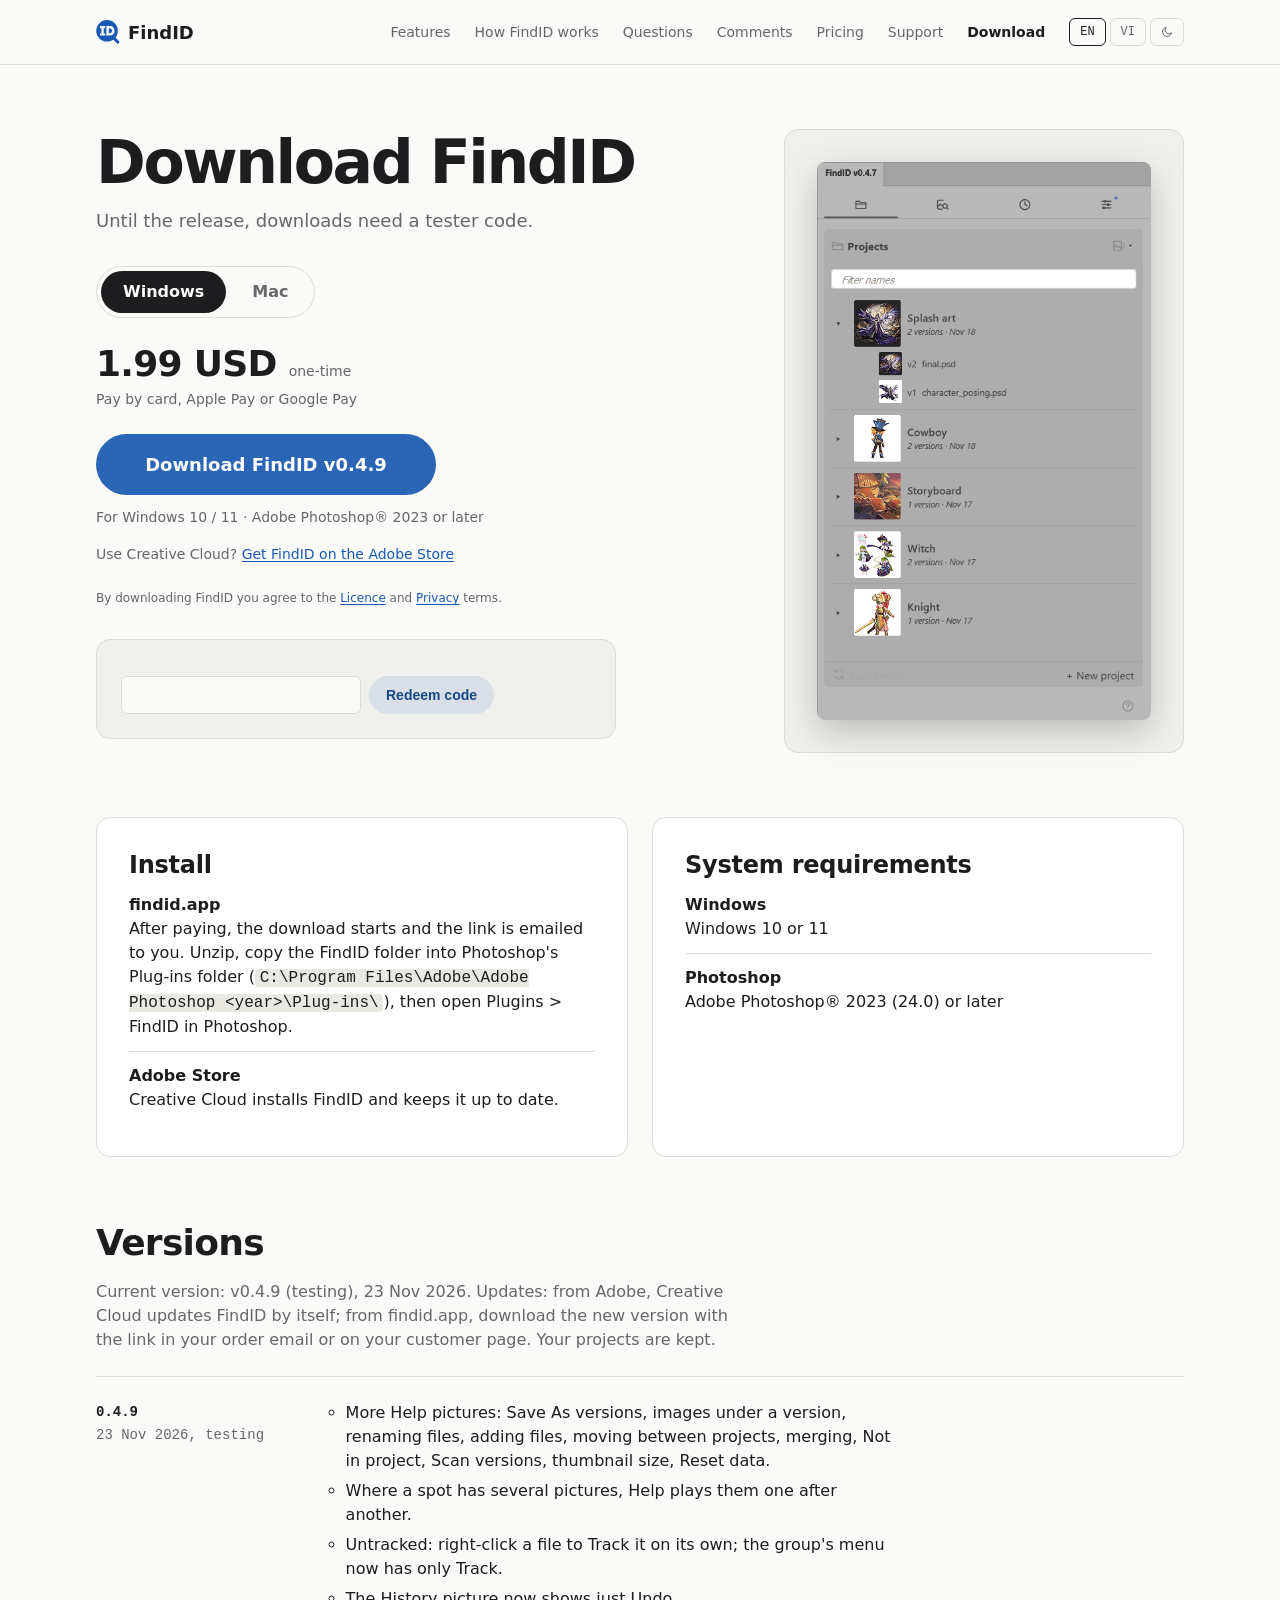
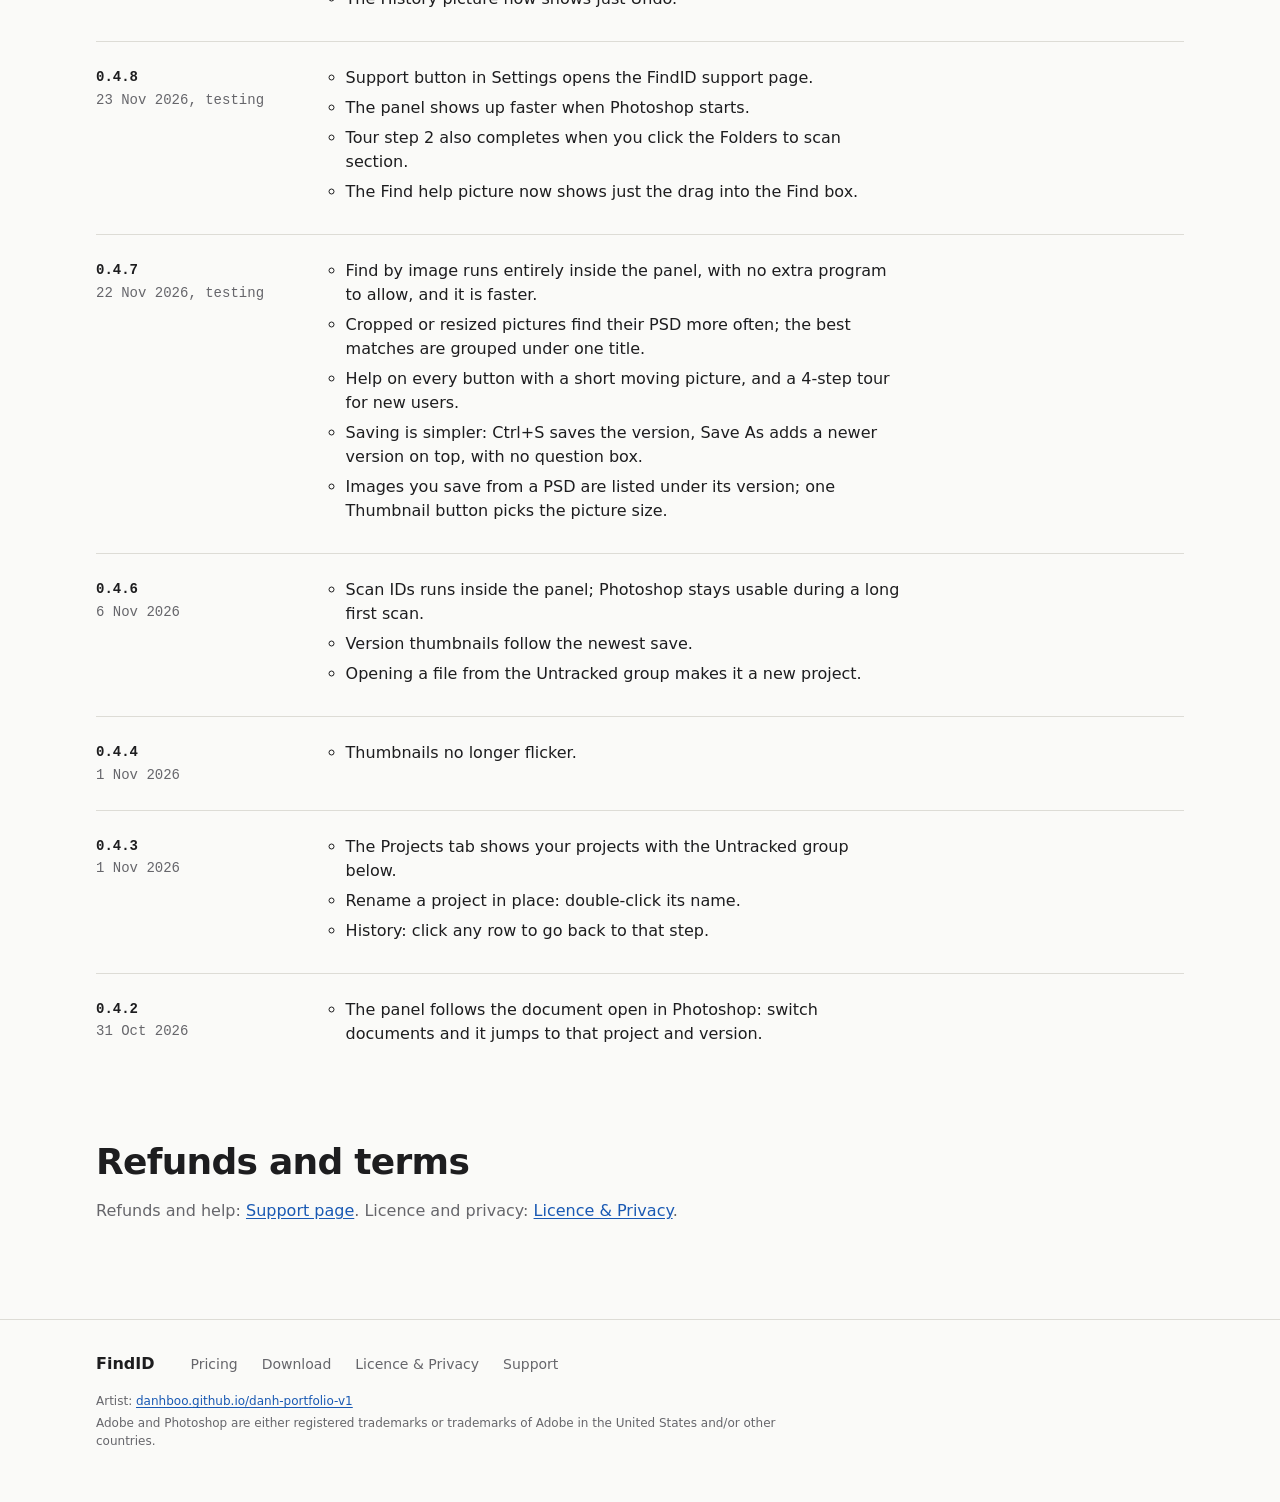
==== download.html @ bfda37f7 "FindID 0.4.9: more Help pictures, untracked Track per file; comments hint removed" ====
<!doctype html>
<html lang="en">
<head>
<meta charset="utf-8">
<meta name="viewport" content="width=device-width, initial-scale=1">
<title>Download FindID - plug-in for Adobe Photoshop®</title>
<meta name="description" content="Download FindID for Adobe Photoshop®: install from Adobe Creative Cloud Marketplace or buy on findid.app. Versions and system requirements.">
<script>(function(){var t=null;try{t=localStorage.getItem('findid.theme')}catch(e){}if(t!=='light'&&t!=='dark'){t=window.matchMedia&&matchMedia('(prefers-color-scheme: dark)').matches?'dark':'light'}document.documentElement.setAttribute('data-theme',t)})();</script>
<link rel="stylesheet" href="style.css">
<link rel="icon" href="favicon-32.png" sizes="32x32" type="image/png">
<link rel="icon" href="favicon.svg" type="image/svg+xml">
<link rel="apple-touch-icon" href="apple-touch-icon.png">
<script src="lang.js"></script>
</head>
<body>
<header class="top"><div class="wrap">
  <a class="brand" href="index.html"><img class="logo-l" src="media/logo.svg" height="24" alt=""><img class="logo-d" src="media/logo_dark.svg" height="24" alt="">FindID</a>
  <nav class="menu">
    <a class="m-hide" href="index.html#features"><span lang="en">Features</span><span lang="vi">Tính năng</span></a>
    <a class="m-hide" href="index.html#how"><span lang="en">How FindID works</span><span lang="vi">FindID hoạt động thế nào</span></a>
    <a class="m-hide" href="index.html#faq"><span lang="en">Questions</span><span lang="vi">Câu hỏi</span></a>
    <a href="index.html#comments"><span lang="en">Comments</span><span lang="vi">Bình luận</span></a>
    <a href="pricing.html"><span lang="en">Pricing</span><span lang="vi">Giá</span></a>
    <a class="m-hide" href="support.html"><span lang="en">Support</span><span lang="vi">Hỗ trợ</span></a>
    <a href="download.html" aria-current="page"><span lang="en">Download</span><span lang="vi">Tải về</span></a>
  </nav>
  <div class="langs"><button type="button" data-set="en">EN</button><button type="button" data-set="vi">VI</button><button type="button" class="theme" id="theme-btn"><svg class="i-sun" viewBox="0 0 24 24" width="12" height="12" aria-hidden="true" fill="none" stroke="currentColor" stroke-width="2" stroke-linecap="round"><circle cx="12" cy="12" r="4"/><path d="M12 2v2M12 20v2M2 12h2M20 12h2M4.9 4.9l1.4 1.4M17.7 17.7l1.4 1.4M4.9 19.1l1.4-1.4M17.7 6.3l1.4-1.4"/></svg><svg class="i-moon" viewBox="0 0 24 24" width="12" height="12" aria-hidden="true" fill="none" stroke="currentColor" stroke-width="2" stroke-linejoin="round"><path d="M21 13.5A9 9 0 1 1 10.5 3a7 7 0 0 0 10.5 10.5z"/></svg></button></div>
</div></header>

<main class="wrap dlpage" data-version="0.4.9">
 <div class="dlhero">
 <div class="dlmain">
  <h1 lang="en">Download FindID</h1><h1 lang="vi">Tải FindID</h1>
  <p class="lead" lang="en">Until the release, downloads need a tester code.</p>
  <p class="lead" lang="vi">Trước ngày phát hành, cần mã dùng thử để tải.</p>

  <div class="tabs" role="tablist">
    <a id="win" href="#win" role="tab" aria-controls="pane-win" aria-selected="true">Windows</a>
    <a id="mac" href="#mac" role="tab" aria-controls="pane-mac" aria-selected="false">Mac</a>
  </div>

  <div class="pane on" id="pane-win" data-os="win" role="tabpanel" aria-labelledby="win">
    <div class="pricebox">
      <p class="pricerow" lang="en"><b class="amt">1.99 USD</b><span class="qual">one-time</span></p>
      <p class="pricerow" lang="vi"><b class="amt">1.99 USD</b><span class="qual">mua một lần</span></p>
      <p class="paynote" lang="en">Pay by card, Apple Pay or Google Pay</p>
      <p class="paynote" lang="vi">Trả bằng thẻ, Apple Pay hoặc Google Pay</p>
    </div>
    <a class="btn big dlbtn" href="#tester" data-pkg="win"><span lang="en">Download FindID <span class="v"></span></span><span lang="vi">Tải FindID <span class="v"></span></span></a>
    <p class="plat" lang="en">For Windows 10 / 11 · Adobe Photoshop® 2023 or later</p>
    <p class="plat" lang="vi">Cho Windows 10 / 11 · Adobe Photoshop® 2023 trở lên</p>
    <p class="cc"><span lang="en">Use Creative Cloud? </span><span lang="vi">Dùng Creative Cloud? </span><a class="dlbtn" href="#tester" data-pkg="cc"><span lang="en">Get FindID on the Adobe Store</span><span lang="vi">Lấy FindID trên Adobe Store</span></a></p>
  </div>
  <div class="pane" id="pane-mac" data-os="mac" role="tabpanel" aria-labelledby="mac">
    <div class="pricebox">
      <p class="pricerow" lang="en"><b class="amt">1.99 USD</b><span class="qual">one-time</span></p>
      <p class="pricerow" lang="vi"><b class="amt">1.99 USD</b><span class="qual">mua một lần</span></p>
      <p class="paynote" lang="en">Pay by card, Apple Pay or Google Pay</p>
      <p class="paynote" lang="vi">Trả bằng thẻ, Apple Pay hoặc Google Pay</p>
    </div>
    <a class="btn big dlbtn" href="#tester" data-pkg="mac"><span lang="en">Download FindID <span class="v"></span>– Mac</span><span lang="vi">Tải FindID <span class="v"></span>– Mac</span></a>
    <p class="plat" lang="en">For macOS · Adobe Photoshop® 2023 or later</p>
    <p class="plat" lang="vi">Cho macOS · Adobe Photoshop® 2023 trở lên</p>
    <p class="cc"><span lang="en">Use Creative Cloud? </span><span lang="vi">Dùng Creative Cloud? </span><a class="dlbtn" href="#tester" data-pkg="mac"><span lang="en">Get FindID on the Adobe Store</span><span lang="vi">Lấy FindID trên Adobe Store</span></a></p>
  </div>
  <p class="terms" lang="en">By downloading FindID you agree to the <a href="legal.html">Licence</a> and <a href="legal.html#privacy">Privacy</a> terms.</p>
  <p class="terms" lang="vi">Tải FindID là bạn đồng ý với <a href="legal.html">Giấy phép</a> và <a href="legal.html#privacy">Chính sách riêng tư</a>.</p>

  <section class="tester" id="tester">
    <script type="application/json" id="tester-payload">[{"salt": "Q0ZWMs4JxNNW8x3SH+6ePw==", "iv": "UUxfgGr3csJ1TiJv", "ct": "CuIkmYBodF31jGfTS9zq/zkSyClx+wczk1oxuFU3o22GjmtrBWYENdBlf3M60aKQhV2wEzcYd8yQ8OW9FGis8itQGN7qp0JDVAixELFhon5+0BmiOkO9x+5scWex7RzMk75ojpxxwARGAPA4Lyf9T/ySRMYDM/cNSxi4CZggVIOkDysEycz0ilPiOG7MPPOydB5OWk+URBzDul1xuA78GLooOd4IA5DneETQsGzmEXCiHCMSrpbE+aPsLaJ2UbHQubftsuLG3qMj+Si3aoSjMvC2tNc74lZCFsNbpMsVQnW6UL5ekp8caF3bIhXB0gAsJc+g2PvKAIuTp/qltnYlc8WEi06+JItJE6v7HudWiVnY9AhV3Rre60a4fecBeSEooHSP8rQ3xoU5Hj4B+UNFtyBw7F1zLgrE6trlZ3/IMUQW6CGTBk8VMMX53VWLNB+sgZOYvB6X", "iter": 200000}, {"salt": "1DcPYJdtd5gdTELa6KUbdA==", "iv": "2o1hFfUXqtRiVkkd", "ct": "sKwgYW/0NM29PIG72n+k6uPLABYGO9DFoTm3thuEhUqBhZKczc7WewlMmHboAfBd6jgvT21/rpkvLyQ44rq5OLFF1f/B/svCWWr6CGg+2tvW26E2q8CsyzDULKNEdslEierf5jF3ndOMN4D1f5CZs5W0Gnp/cMzCQiKThO86dCwvD14nPDD+rbOQO6DcgUDJb0cZN4GkzhJr+91J63Yh1mjOE48bt4Urpih+MoFxdrkK8YwxmnAV1kJo2XKfXrAAOWoBfCWdd9NJeTZR2Ksk1SPKGD1r7oLIs97cW8LvSSMAKsk/9Rkp55zwJhMqFJalv9Ezc4pX50DG26PjlzMrAC4TXiiWtJqLtetYkbfQAMHA5P2joQ61zyopQnQIRHy2gmVXHEh8YFQUl/KzRsybMtvwslmh3lNaNhvGWGqTmDw7f+eWUdMGf/4gowPFHS7WXFTPiylT", "iter": 200000}]</script>
    <p class="tmsg" id="tester-none" lang="en">Not available yet.</p>
    <p class="tmsg" id="tester-none-vi" lang="vi">Chưa có.</p>
    <form id="tester-form" hidden>
      <input id="tester-code" type="text" autocomplete="off" spellcheck="false" aria-label="Tester code / Mã dùng thử">
      <button type="submit" class="btn ghost"><span lang="en">Redeem code</span><span lang="vi">Đổi mã</span></button>
    </form>
    <p class="tmsg" id="tester-hint" hidden><span lang="en">Enter your tester code to download.</span><span lang="vi">Nhập mã dùng thử để tải.</span></p>
    <p class="tmsg" id="tester-bad" hidden><span lang="en">Code not valid.</span><span lang="vi">Mã không đúng.</span></p>
    <p class="tmsg tok" id="tester-ok" hidden><span lang="en">Code accepted — download free.</span><span lang="vi">Mã đúng — tải miễn phí.</span></p>
  </section>
 </div>
 <div class="dlvisual">
  <picture lang="en"><source media="(prefers-color-scheme: dark)" srcset="media/panel_projects_dark_en.png"><img src="media/panel_projects_light_en.png" width="503" height="840" alt="Projects tab: five projects, each with its versions and thumbnails"></picture>
  <picture lang="vi"><source media="(prefers-color-scheme: dark)" srcset="media/panel_projects_dark_vi.png"><img src="media/panel_projects_light_vi.png" width="503" height="840" alt="Tab Dự án: năm dự án, mỗi dự án có các version kèm ảnh nhỏ"></picture>
 </div>
 </div>

  <div class="pane dlinfo on" id="pane-win-info" data-os="win">
    <div class="card">
      <h2 lang="en">Install</h2><h2 lang="vi">Cài đặt</h2>
      <ul class="req" lang="en">
        <li><b>findid.app</b>After paying, the download starts and the link is emailed to you. Unzip, copy the FindID folder into Photoshop's Plug-ins folder (<code>C:\Program Files\Adobe\Adobe Photoshop &lt;year&gt;\Plug-ins\</code>), then open Plugins &gt; FindID in Photoshop.</li>
        <li><b>Adobe Store</b>Creative Cloud installs FindID and keeps it up to date.</li>
      </ul>
      <ul class="req" lang="vi">
        <li><b>findid.app</b>Trả tiền xong là tải về, link tải cũng gửi qua email. Giải nén, chép thư mục FindID vào thư mục Plug-ins của Photoshop (<code>C:\Program Files\Adobe\Adobe Photoshop &lt;năm&gt;\Plug-ins\</code>), rồi mở Plugins &gt; FindID trong Photoshop.</li>
        <li><b>Adobe Store</b>Creative Cloud tự cài và tự cập nhật FindID.</li>
      </ul>
    </div>
    <div class="card">
      <h2 lang="en">System requirements</h2><h2 lang="vi">Cấu hình cần có</h2>
      <ul class="req" lang="en">
        <li><b>Windows</b>Windows 10 or 11</li>
        <li><b>Photoshop</b>Adobe Photoshop® 2023 (24.0) or later</li>
      </ul>
      <ul class="req" lang="vi">
        <li><b>Windows</b>Windows 10 hoặc 11</li>
        <li><b>Photoshop</b>Adobe Photoshop® 2023 (bản 24.0) trở lên</li>
      </ul>
    </div>
  </div>
  <div class="pane dlinfo" id="pane-mac-info" data-os="mac">
    <div class="card">
      <h2 lang="en">Install</h2><h2 lang="vi">Cài đặt</h2>
      <ul class="req" lang="en">
        <li><b>findid.app</b>After paying, the download starts and the link is emailed to you. Unzip and double-click the .ccx file: Creative Cloud installs it (Install, then OK). When macOS asks to let Photoshop read a folder, click Allow.</li>
        <li><b>Adobe Store</b>Creative Cloud installs FindID and keeps it up to date.</li>
      </ul>
      <ul class="req" lang="vi">
        <li><b>findid.app</b>Trả tiền xong là tải về, link tải cũng gửi qua email. Giải nén, bấm đúp file .ccx: Creative Cloud tự cài (Install, rồi OK). macOS hỏi cho Photoshop đọc thư mục thì bấm Allow.</li>
        <li><b>Adobe Store</b>Creative Cloud tự cài và tự cập nhật FindID.</li>
      </ul>
    </div>
    <div class="card">
      <h2 lang="en">System requirements</h2><h2 lang="vi">Cấu hình cần có</h2>
      <ul class="req" lang="en">
        <li><b>Mac</b>with the Creative Cloud app</li>
        <li><b>Photoshop</b>Adobe Photoshop® 2023 (24.0) or later</li>
      </ul>
      <ul class="req" lang="vi">
        <li><b>Mac</b>có ứng dụng Creative Cloud</li>
        <li><b>Photoshop</b>Adobe Photoshop® 2023 (bản 24.0) trở lên</li>
      </ul>
    </div>
  </div>

  <section class="dlsec" id="versions">
    <h2 lang="en">Versions</h2><h2 lang="vi">Các phiên bản</h2>
    <p lang="en">Current version: <span class="v"></span>(testing), 23 Nov 2026. Updates: from Adobe, Creative Cloud updates FindID by itself; from findid.app, download the new version with the link in your order email or on your customer page. Your projects are kept.</p>
    <p lang="vi">Phiên bản hiện tại: <span class="v"></span>(đang thử nghiệm), 23/11/2026. Cập nhật: cài từ Adobe thì Creative Cloud tự cập nhật; mua tại findid.app thì tải bản mới bằng link trong email đơn hàng hoặc trang khách hàng. Dự án của bạn vẫn giữ nguyên.</p>
    <ol class="log">
      <li>
        <p class="ver"><b>0.4.9</b><span lang="en">23 Nov 2026, testing</span><span lang="vi">23/11/2026, đang thử nghiệm</span></p>
        <ul lang="en">
          <li>More Help pictures: Save As versions, images under a version, renaming files, adding files, moving between projects, merging, Not in project, Scan versions, thumbnail size, Reset data.</li>
          <li>Where a spot has several pictures, Help plays them one after another.</li>
          <li>Untracked: right-click a file to Track it on its own; the group's menu now has only Track.</li>
          <li>The History picture now shows just Undo.</li>
        </ul>
        <ul lang="vi">
          <li>Thêm hình Help: Save As tạo version, ảnh dưới version, đổi tên file, thêm file, chuyển dự án, gộp dự án, Không thuộc dự án, Quét version, cỡ ảnh nhỏ, Làm mới dữ liệu.</li>
          <li>Chỗ nào có nhiều hình, Help chạy lần lượt từng hình.</li>
          <li>Chưa theo dõi: chuột phải một file để Theo dõi riêng file đó; menu của nhóm chỉ còn Theo dõi.</li>
          <li>Hình Lịch sử giờ chỉ còn cảnh Hoàn tác.</li>
        </ul>
      </li>
      <li>
        <p class="ver"><b>0.4.8</b><span lang="en">23 Nov 2026, testing</span><span lang="vi">23/11/2026, đang thử nghiệm</span></p>
        <ul lang="en">
          <li>Support button in Settings opens the FindID support page.</li>
          <li>The panel shows up faster when Photoshop starts.</li>
          <li>Tour step 2 also completes when you click the Folders to scan section.</li>
          <li>The Find help picture now shows just the drag into the Find box.</li>
        </ul>
        <ul lang="vi">
          <li>Nút Hỗ trợ trong Cài đặt mở trang hỗ trợ FindID.</li>
          <li>Panel hiện nhanh hơn khi mở Photoshop.</li>
          <li>Bước 2 của hướng dẫn cũng xong khi bấm vào mục Thư mục quét.</li>
          <li>Hình giải thích Tìm giờ chỉ còn cảnh kéo ảnh vào ô Tìm.</li>
        </ul>
      </li>
      <li>
        <p class="ver"><b>0.4.7</b><span lang="en">22 Nov 2026, testing</span><span lang="vi">22/11/2026, đang thử nghiệm</span></p>
        <ul lang="en">
          <li>Find by image runs entirely inside the panel, with no extra program to allow, and it is faster.</li>
          <li>Cropped or resized pictures find their PSD more often; the best matches are grouped under one title.</li>
          <li>Help on every button with a short moving picture, and a 4-step tour for new users.</li>
          <li>Saving is simpler: Ctrl+S saves the version, Save As adds a newer version on top, with no question box.</li>
          <li>Images you save from a PSD are listed under its version; one Thumbnail button picks the picture size.</li>
        </ul>
        <ul lang="vi">
          <li>Tìm từ ảnh chạy hẳn trong panel, không cần cho phép chương trình nào khác, và nhanh hơn.</li>
          <li>Ảnh đã cắt hay đổi cỡ tìm ra PSD thường hơn; các kết quả phù hợp nhất gom dưới một tiêu đề.</li>
          <li>Giải thích trên mọi nút kèm hình động ngắn, và 4 bước hướng dẫn cho người mới.</li>
          <li>Lưu đơn giản hơn: Ctrl+S lưu version, Save As thêm version mới hơn lên trên, không có hộp hỏi.</li>
          <li>Ảnh lưu từ một PSD nằm dưới version của nó; một nút Ảnh nhỏ để chọn cỡ hình.</li>
        </ul>
      </li>
      <li>
        <p class="ver"><b>0.4.6</b>6 Nov 2026</p>
        <ul lang="en">
          <li>Scan IDs runs inside the panel; Photoshop stays usable during a long first scan.</li>
          <li>Version thumbnails follow the newest save.</li>
          <li>Opening a file from the Untracked group makes it a new project.</li>
        </ul>
        <ul lang="vi">
          <li>Quét ID chạy trong panel; lần quét đầu lâu thì Photoshop vẫn dùng được.</li>
          <li>Ảnh nhỏ của version theo lần lưu mới nhất.</li>
          <li>Mở một file trong nhóm Chưa theo dõi thì file đó thành dự án mới.</li>
        </ul>
      </li>
      <li>
        <p class="ver"><b>0.4.4</b>1 Nov 2026</p>
        <ul lang="en"><li>Thumbnails no longer flicker.</li></ul>
        <ul lang="vi"><li>Ảnh nhỏ hết nháy.</li></ul>
      </li>
      <li>
        <p class="ver"><b>0.4.3</b>1 Nov 2026</p>
        <ul lang="en">
          <li>The Projects tab shows your projects with the Untracked group below.</li>
          <li>Rename a project in place: double-click its name.</li>
          <li>History: click any row to go back to that step.</li>
        </ul>
        <ul lang="vi">
          <li>Tab Dự án hiện các dự án, nhóm Chưa theo dõi nằm bên dưới.</li>
          <li>Đổi tên dự án tại chỗ: bấm đúp vào tên.</li>
          <li>Lịch sử: bấm dòng nào cũng quay về bước đó.</li>
        </ul>
      </li>
      <li>
        <p class="ver"><b>0.4.2</b>31 Oct 2026</p>
        <ul lang="en"><li>The panel follows the document open in Photoshop: switch documents and it jumps to that project and version.</li></ul>
        <ul lang="vi"><li>Panel đi theo file đang mở trong Photoshop: đổi file là panel nhảy tới dự án và version của file đó.</li></ul>
      </li>
    </ol>
  </section>

  <section class="dlsec" id="more">
    <h2 lang="en">Refunds and terms</h2><h2 lang="vi">Hoàn tiền và điều khoản</h2>
    <p lang="en">Refunds and help: <a href="support.html#refunds">Support page</a>. Licence and privacy: <a href="legal.html">Licence &amp; Privacy</a>.</p>
    <p lang="vi">Hoàn tiền và trợ giúp: <a href="support.html#refunds">trang Hỗ trợ</a>. Giấy phép và riêng tư: <a href="legal.html">Giấy phép &amp; Riêng tư</a>.</p>
  </section>

</main>

<script>
// Windows | Mac switch: #win / #mac in the URL picks the tab; no hash -> the visitor's OS (Mac only when it says so), else Windows.
// A tab shows every .pane with its data-os. Without this script all panes stay visible, Windows first.
(function () {
  var root = document.documentElement;
  root.classList.add('tabbed');
  function osPick() {
    var p = ((navigator.userAgentData && navigator.userAgentData.platform) || navigator.platform || navigator.userAgent || '').toLowerCase();
    return /mac/.test(p) && !/iphone|ipad/.test(p) ? 'mac' : 'win';
  }
  function select() {
    var h = location.hash.replace('#', '');
    var k = h === 'mac' || h === 'win' ? h : (h ? null : osPick());
    if (!k) return;
    ['win', 'mac'].forEach(function (o) { document.getElementById(o).setAttribute('aria-selected', String(o === k)); });
    var ps = document.querySelectorAll('.pane[data-os]');
    for (var i = 0; i < ps.length; i++) ps[i].classList.toggle('on', ps[i].getAttribute('data-os') === k);
  }
  select();
  window.addEventListener('hashchange', select);
})();
</script>

<script>
// Version: every span.v shows "v<data-version of main> " (one place to change).
// Download buttons before the release: locked, a click goes to the tester box (scroll, focus, "Enter your tester code to download")
// and remembers the package; a valid code turns every button into its direct link (kept for this browser tab in sessionStorage)
// and downloads the remembered package at once. The links come from #tester-payload (same crypto as make_tester_link.py).
(function () {
  var ver = document.querySelector('main[data-version]').getAttribute('data-version');
  var vs = document.querySelectorAll('span.v');
  for (var i = 0; i < vs.length; i++) vs[i].textContent = 'v' + ver + ' ';
  var $ = function (id) { return document.getElementById(id); };
  var btns = document.querySelectorAll('a.dlbtn[data-pkg]'), links = null, pending = null;
  function apply(l) {
    links = l;
    for (var i = 0; i < btns.length; i++) { var u = l[btns[i].getAttribute('data-pkg')]; if (u) btns[i].href = u; }
    $('tester-hint').hidden = true; $('tester-bad').hidden = true; $('tester-ok').hidden = false;
  }
  for (var k = 0; k < btns.length; k++) btns[k].addEventListener('click', function (ev) {
    if (links && links[this.getAttribute('data-pkg')]) return;  // unlocked: the direct link opens as usual
    ev.preventDefault();  // keep #win / #mac in the URL
    pending = this.getAttribute('data-pkg');
    $('tester').scrollIntoView({ behavior: 'smooth', block: 'center' });
    $('tester-hint').hidden = false;
    var inp = $('tester-code');
    if (inp.offsetParent) inp.focus({ preventScroll: true });
  });
  try { var saved = JSON.parse(sessionStorage.getItem('findid.tester') || 'null'); if (saved) apply(saved); } catch (e) { /* storage blocked: stay locked */ }

  var pl = null;
  try { pl = JSON.parse($('tester-payload').textContent); } catch (e) { pl = null; }
  if (!pl || !pl.length || !window.crypto || !crypto.subtle) return;
  $('tester-none').hidden = true; $('tester-none-vi').hidden = true;
  var form = $('tester-form');
  form.hidden = false;
  function b64(s) { var r = atob(s), a = new Uint8Array(r.length); for (var i = 0; i < r.length; i++) a[i] = r.charCodeAt(i); return a; }
  function tryOne(code, e) {
    return crypto.subtle.importKey('raw', new TextEncoder().encode(code), 'PBKDF2', false, ['deriveKey']).then(function (k) {
      return crypto.subtle.deriveKey({ name: 'PBKDF2', hash: 'SHA-256', salt: b64(e.salt), iterations: e.iter || 200000 },
        k, { name: 'AES-GCM', length: 256 }, false, ['decrypt']);
    }).then(function (key) {
      return crypto.subtle.decrypt({ name: 'AES-GCM', iv: b64(e.iv) }, key, b64(e.ct));
    }).then(function (buf) { return JSON.parse(new TextDecoder().decode(buf)); });
  }
  function unlock(code) {  // one entry per code: try them in turn, the first that decrypts wins
    code = code.trim().toLowerCase();
    var i = 0;
    function next() { return i >= pl.length ? Promise.reject(new Error('no entry')) : tryOne(code, pl[i++]).catch(next); }
    return next();
  }
  window.findidTesterUnlock = unlock;  // used by the site check scripts
  form.addEventListener('submit', function (ev) {
    ev.preventDefault();
    $('tester-bad').hidden = true;
    unlock($('tester-code').value).then(function (l) {
      try { sessionStorage.setItem('findid.tester', JSON.stringify(l)); } catch (e) { /* not kept: unlocked for this page only */ }
      apply(l);
      if (pending && l[pending]) location.href = l[pending];
    }, function () { $('tester-bad').hidden = false; });  // wrong code: AES-GCM tag check fails, nothing changes
  });
})();
</script>

<footer class="bottom"><div class="wrap">
  <nav>
    <a href="index.html">FindID</a>
    <a href="pricing.html"><span lang="en">Pricing</span><span lang="vi">Giá</span></a>
    <a href="download.html"><span lang="en">Download</span><span lang="vi">Tải về</span></a>
    <a href="legal.html"><span lang="en">Licence &amp; Privacy</span><span lang="vi">Giấy phép &amp; Riêng tư</span></a>
    <a href="support.html"><span lang="en">Support</span><span lang="vi">Hỗ trợ</span></a>
  </nav>
  <p lang="en">Artist: <a href="https://danhboo.github.io/danh-portfolio-v1/" target="_blank" rel="noopener">danhboo.github.io/danh-portfolio-v1</a></p>
  <p lang="vi">Hoạ sĩ: <a href="https://danhboo.github.io/danh-portfolio-v1/" target="_blank" rel="noopener">danhboo.github.io/danh-portfolio-v1</a></p>
  <p lang="en">Adobe and Photoshop are either registered trademarks or trademarks of Adobe in the United States and/or other countries.</p>
  <p lang="vi">Adobe và Photoshop là nhãn hiệu hoặc nhãn hiệu đã đăng ký của Adobe tại Hoa Kỳ và/hoặc các quốc gia khác.</p>
</div></footer>
</body>
</html>
---- style.css ----
/* FindID site: one stylesheet for index.html, download.html, pricing.html and the policy pages. System fonts only, no external files.
   Design brief: Photoshop/dev/qa/verify/vsite1122/brief.md (r2, 2026-11-22). r6 2026-11-23 (job 20261123_findid_site_r6_pricing_download.md):
   spacing scale, cards, Chrome-style download page, pricing page, logo slot in the header. */
:root {
  --bg: #fafaf8; --surface: #f0f0ed; --raised: #ffffff; --text: #1d1d1f; --muted: #66666b; --line: #dddcd6;
  /* accent + buttons (variant A blue, user pick 2026-11-23): one hue swap = change --hue. Source: Photoshop/dev/qa/verify/vsite1123/btn/A.css */
  --hue: 215;
  --accent: hsl(var(--hue) 75% 40%); --accent-ink: #ffffff;
  --btn-bg: hsl(var(--hue) 62% 44%); --btn-fg: #ffffff; --btn-bg-hover: hsl(var(--hue) 62% 39%);
  --btn2-bg: hsl(var(--hue) 62% 44% / .12); --btn2-fg: hsl(var(--hue) 70% 32%); --btn2-bg-hover: hsl(var(--hue) 62% 44% / .2);
  --code: #e9e8e3; --mark: #fff1a8; --mark-text: #3a3000;
  --sans: "Segoe UI", system-ui, -apple-system, Roboto, "Helvetica Neue", Arial, sans-serif;
  --mono: ui-monospace, "Cascadia Mono", "SF Mono", Consolas, "Liberation Mono", monospace;
  /* spacing scale (r6): every margin / padding / gap below uses one of these */
  --s1: 4px; --s2: 8px; --s3: 12px; --s4: 16px; --s5: 24px; --s6: 32px; --s7: 48px; --s8: 64px; --s9: 96px;
  /* type scale (2026-11-23, job 20261123_findid_site_type_scale.md): the only font-size / line-height / weight values in this file.
     body range = the steps google.com/chrome uses, 12 / 14 / 16 / 18; headings 24 / 36 / 60 (360 px: 22 / 28 / 36). Weights 400 / 600; 700 only on h1. */
  --fs-cap: 12px; --fs-sm: 14px; --fs-body: 16px; --fs-lead: 18px;
  --fs-h3: 24px; --fs-h2: 36px; --fs-h1: 60px;
  --lh-body: 1.5; --lh-h1: 1.1; --lh-h2: 1.2; --lh-h3: 1.3;
  --fw-semi: 600; --fw-bold: 700;
  color-scheme: light;
}
@media (prefers-color-scheme: dark) {
  :root:not([data-theme="light"]) {
    --bg: #111214; --surface: #1a1b1e; --raised: #202125; --text: #ececec; --muted: #9b9ca3; --line: #2a2c31;
    --accent: hsl(var(--hue) 90% 70%); --accent-ink: #0a1018;
    --btn-bg: hsl(var(--hue) 75% 64%); --btn-fg: #0a1018; --btn-bg-hover: hsl(var(--hue) 75% 70%);
    --btn2-bg: hsl(var(--hue) 75% 64% / .16); --btn2-fg: hsl(var(--hue) 90% 70%); --btn2-bg-hover: hsl(var(--hue) 75% 64% / .26);
    --code: #26272b; --mark: #5a4b00; --mark-text: #fff3b8;
    color-scheme: dark;
  }
}
/* the header theme button (lang.js) sets data-theme; same tokens as above */
:root[data-theme="dark"] {
  --bg: #111214; --surface: #1a1b1e; --raised: #202125; --text: #ececec; --muted: #9b9ca3; --line: #2a2c31;
  --accent: hsl(var(--hue) 90% 70%); --accent-ink: #0a1018;
  --btn-bg: hsl(var(--hue) 75% 64%); --btn-fg: #0a1018; --btn-bg-hover: hsl(var(--hue) 75% 70%);
  --btn2-bg: hsl(var(--hue) 75% 64% / .16); --btn2-fg: hsl(var(--hue) 90% 70%); --btn2-bg-hover: hsl(var(--hue) 75% 64% / .26);
  --code: #26272b; --mark: #5a4b00; --mark-text: #fff3b8;
  color-scheme: dark;
}
* { box-sizing: border-box; }
html { -webkit-text-size-adjust: 100%; scroll-behavior: smooth; }
body { margin: 0; background: var(--bg); color: var(--text); font: var(--fs-body)/var(--lh-body) var(--sans); overflow-wrap: anywhere; }
a { color: var(--accent); text-underline-offset: 2px; }
img { max-width: 100%; height: auto; display: block; }
code { font-family: var(--mono); background: var(--code); padding: 0 .3em; border-radius: 4px; font-size: 1em; }
mark.ph { background: var(--mark); color: var(--mark-text); padding: 0 .2em; border-radius: 3px; }
b, strong { font-weight: var(--fw-semi); }
h1, h2, h3 { text-wrap: balance; font-weight: var(--fw-semi); }
h1 { font-size: var(--fs-h1); line-height: var(--lh-h1); letter-spacing: -0.04em; font-weight: var(--fw-bold); }
h2 { font-size: var(--fs-h2); line-height: var(--lh-h2); letter-spacing: -0.02em; }
h3 { font-size: var(--fs-h3); line-height: var(--lh-h3); letter-spacing: -0.01em; }
.wrap { max-width: 1120px; margin: 0 auto; padding: 0 16px; }
.eyebrow { font: var(--fs-cap)/1.4 var(--mono); letter-spacing: .06em; text-transform: uppercase; color: var(--muted); margin: 0 0 var(--s4); }
.dim { color: var(--muted); }
[hidden] { display: none !important; }

/* language: without the script both languages show; with it only the chosen one */
html[data-lang="en"] [lang="vi"]:not(html), html[data-lang="vi"] [lang="en"]:not(html) { display: none !important; }

/* header */
header.top { border-bottom: 1px solid var(--line); }
header.top .wrap { display: flex; align-items: center; gap: var(--s2) var(--s5); min-height: 64px; flex-wrap: wrap; }
.brand { display: inline-flex; align-items: center; gap: var(--s2); font-weight: var(--fw-semi); font-size: var(--fs-lead); color: var(--text); text-decoration: none; margin-right: auto; }
.brand img { height: 24px; width: auto; }
/* logo (2026-11-23): blue mark on the light theme, light-blue mark on the dark theme (system dark with no stored choice, or the theme button) */
.brand .logo-d { display: none; }
@media (prefers-color-scheme: dark) { :root:not([data-theme="light"]) .brand .logo-l { display: none; } :root:not([data-theme="light"]) .brand .logo-d { display: block; } }
:root[data-theme="dark"] .brand .logo-l { display: none; }
:root[data-theme="dark"] .brand .logo-d { display: block; }
.menu { display: flex; gap: var(--s1) var(--s5); flex-wrap: wrap; font-size: var(--fs-sm); }
.menu a { color: var(--muted); text-decoration: none; }
.menu a:hover, .menu a[aria-current="page"] { color: var(--text); }
.menu a[aria-current="page"] { font-weight: var(--fw-semi); }
.langs { display: flex; gap: var(--s1); }
.langs button {
  font: var(--fs-cap)/1 var(--mono); padding: 7px 10px; border: 1px solid var(--line); border-radius: 6px;
  background: transparent; color: var(--muted); cursor: pointer;
}
.langs button.theme { display: inline-flex; align-items: center; }
.langs button.theme svg { display: block; }
html[data-theme="dark"] .langs .i-moon, html:not([data-theme="dark"]) .langs .i-sun { display: none; }
html[data-lang="en"] .langs button[data-set="en"], html[data-lang="vi"] .langs button[data-set="vi"] { color: var(--text); border-color: var(--text); }

/* buttons */
.btns { display: flex; flex-wrap: wrap; gap: var(--s3); justify-content: center; align-items: center; margin: var(--s6) 0 var(--s4); }
.btn {
  display: inline-block; padding: 11px 20px; border-radius: 999px; background: var(--btn-bg); color: var(--btn-fg);
  text-decoration: none; font-weight: var(--fw-semi); font-size: var(--fs-body); border: 1px solid transparent;
}
.btn:hover { background: var(--btn-bg-hover); }
.btn.ghost { background: var(--btn2-bg); color: var(--btn2-fg); }
.btn.ghost:hover { background: var(--btn2-bg-hover); }
.btn.big { padding: 16px 32px; font-size: var(--fs-lead); min-width: 260px; text-align: center; }
.btn[aria-disabled="true"] { background: transparent; color: var(--muted); border: 1px dashed var(--line); cursor: not-allowed; }
/* OS pair in the hero: Windows left, Mac right, equal width, one row. "ghost" = soft tint, no class = solid; index.html sets it from the OS and from hover / focus. */
.btns.dl { display: grid; grid-template-columns: 1fr 1fr; width: fit-content; max-width: 100%; margin-left: auto; margin-right: auto; }
.btns.dl { align-items: stretch; }
.btns.dl .btn.big { min-width: 0; white-space: nowrap; display: flex; align-items: center; justify-content: center; }
.fine { font-size: var(--fs-sm); color: var(--muted); margin: 0; }
.price { font-size: var(--fs-body); color: var(--text); margin: var(--s2) 0 0; }
.price b { font-weight: var(--fw-semi); }

/* cards: one level only (no card inside a card) */
.card { background: var(--raised); border: 1px solid var(--line); border-radius: 14px; padding: var(--s6); }
.card > h2, .card > h3 { margin-top: 0; }

/* hero */
.hero { padding: var(--s9) 0 0; text-align: center; }
.hero h1 { margin: 0 auto var(--s5); max-width: 18em; text-wrap: balance; }
.hero h1 .dim { display: block; }
.hero .lead { font-size: var(--fs-lead); color: var(--muted); max-width: 34em; margin: 0 auto; }
.hero .fine { margin-top: var(--s2); }
.stage {
  margin: var(--s8) 0 0; background: var(--surface); border: 1px solid var(--line); border-radius: 14px; padding: var(--s6);
  display: grid; grid-template-columns: 1fr 360px; gap: var(--s6); align-items: center; text-align: left;
}
.stage .canvas img { border-radius: 4px; box-shadow: 0 10px 30px rgba(0, 0, 0, .18); }
.stage .caption, .shot .caption { font: var(--fs-cap)/1.4 var(--mono); color: var(--muted); margin: var(--s3) 0 0; }
.how .shot img { width: 100%; max-width: 480px; }
.shot img { width: 360px; border-radius: 8px; border: 1px solid var(--line); box-shadow: 0 12px 36px rgba(0, 0, 0, .22); }

/* sections */
section.block { padding: var(--s9) 0 0; }
section.block > .wrap > h2, .head2 { margin: 0 0 var(--s4); max-width: 18em; }
.intro { color: var(--muted); max-width: 33em; margin: 0 0 var(--s7); font-size: var(--fs-lead); }

/* features: text / screenshot rows */
.feature { display: grid; grid-template-columns: 1fr 360px; gap: var(--s7) var(--s8); align-items: center; padding: var(--s7) 0; border-top: 1px solid var(--line); }
.feature:nth-of-type(even) { grid-template-columns: 360px 1fr; }
h2 + .feature { border-top: 0; }  /* no rule right under a heading: it read as closing the section above (user 2026-11-23) */
.feature:nth-of-type(even) .txt { order: 2; }
.feature .num { font: var(--fs-cap)/1 var(--mono); color: var(--accent); margin: 0 0 var(--s3); }
.feature h3 { margin: 0 0 var(--s3); }
.feature p { margin: 0 0 var(--s3); max-width: 30em; }
.also { display: grid; grid-template-columns: repeat(auto-fit, minmax(240px, 1fr)); gap: var(--s5); margin: var(--s2) 0 0; padding: 0; list-style: none; }
.also li { margin: 0; font-size: var(--fs-body); color: var(--muted); background: var(--raised); border: 1px solid var(--line); border-radius: 14px; padding: var(--s5); }
.also b { display: block; color: var(--text); font-size: var(--fs-body); margin-bottom: var(--s1); }

/* how Find works */
.how { display: grid; grid-template-columns: 1fr 440px; gap: var(--s7) var(--s8); align-items: start; }
ol.steps { list-style: none; padding: 0; margin: 0; counter-reset: s; }
ol.steps li { counter-increment: s; display: grid; grid-template-columns: 44px 1fr; gap: var(--s3); padding: var(--s4) 0; border-top: 1px solid var(--line); max-width: 33em; }
ol.steps li::before { content: "0" counter(s); font: var(--fs-cap)/1.9 var(--mono); color: var(--accent); }
.note { color: var(--muted); font-size: var(--fs-sm); margin: var(--s4) 0 0; }

/* availability (index): one card, text left, price + button right */
.getcard { display: grid; grid-template-columns: 1fr auto; gap: var(--s6) var(--s8); align-items: center; padding: var(--s7); }
.getcard p { max-width: 33em; margin: 0; color: var(--muted); }
.getbuy { text-align: center; }
.getbuy .amount, .plan .amount { font-size: var(--fs-h2); font-weight: var(--fw-semi); line-height: 1; margin: 0; color: var(--text); letter-spacing: -0.02em; }
.getbuy .per, .plan .per { color: var(--muted); margin: var(--s2) 0 var(--s5); font-size: var(--fs-body); }
.getbuy .alt { display: block; margin-top: var(--s3); font-size: var(--fs-sm); }

/* comments (index #comments, 2026-11-23): the YouTube button shows only when its href is set; the email line under it */
#comments .yt { margin: 0 0 var(--s4); }
#comments .yt[href=""] { display: none; }
#comments .intro { margin-bottom: 0; }
/* comment box (comments.js, job 20261123_site_comments_google.md): sign-in / form, then the list newest first; skeleton rows hold the space while it loads */
#comments .cbox { max-width: 720px; margin: 0 0 var(--s5); }
#comments .c-need, #comments .c-hint { margin: var(--s2) 0 0; }
#comments textarea {
  display: block; width: 100%; min-height: 104px; resize: vertical; padding: var(--s3); border: 1px solid var(--line); border-radius: 10px;
  background: var(--raised); color: var(--text); font: var(--fs-body)/var(--lh-body) var(--sans);
}
#comments textarea:focus { outline: 2px solid var(--accent); outline-offset: 1px; }
#comments .c-row { display: flex; align-items: center; flex-wrap: wrap; gap: var(--s2) var(--s3); margin-top: var(--s2); }
#comments .c-me { margin-left: auto; }
#comments .c-signout { background: none; border: 0; padding: 0; color: var(--accent); font: var(--fs-sm)/var(--lh-body) var(--sans); cursor: pointer; text-decoration: underline; text-underline-offset: 2px; }
#comments .c-err { margin: var(--s3) 0 0; font-size: var(--fs-sm); background: var(--mark); color: var(--mark-text); padding: var(--s1) var(--s2); border-radius: 6px; }
#comments .c-list { list-style: none; margin: var(--s5) 0 0; padding: 0; }
#comments .c-item, #comments .c-skel { border-top: 1px solid var(--line); padding: var(--s4) 0; }
#comments .c-skel { height: 96px; background: linear-gradient(var(--surface), var(--surface)) 0 var(--s4) / 40% 16px no-repeat, linear-gradient(var(--surface), var(--surface)) 0 48px / 90% 16px no-repeat; }
#comments .c-head { display: flex; align-items: center; gap: var(--s2); font-size: var(--fs-sm); }
#comments .c-head img, #comments .c-ini { width: 28px; height: 28px; border-radius: 50%; flex: none; }
#comments .c-ini { display: inline-flex; align-items: center; justify-content: center; background: var(--surface); color: var(--muted); }
#comments .c-head time { color: var(--muted); }
#comments .c-item p { margin: var(--s2) 0 0; white-space: pre-wrap; }
#comments .c-none { margin-top: var(--s3); }
#comments .c-more { margin-top: var(--s4); }
/* reply / edit / delete / edit history (job 20261123_comments_edit_delete_reply.md): text buttons under each comment, replies indented one level */
#comments .c-acts { display: flex; flex-wrap: wrap; gap: var(--s1) var(--s4); margin-top: var(--s2); }
#comments .c-acts button, #comments .c-edited, #comments .c-cancel { background: none; border: 0; padding: 0; color: var(--muted); font: var(--fs-sm)/var(--lh-body) var(--sans); cursor: pointer; }
#comments .c-acts button:hover, #comments .c-edited:hover, #comments .c-cancel:hover, #comments .c-edited[aria-expanded="true"] { color: var(--accent); text-decoration: underline; text-underline-offset: 2px; }
#comments .c-cancel { margin-left: auto; }
#comments .c-replies { list-style: none; margin: var(--s3) 0 0; padding: 0 0 0 var(--s4); border-left: 2px solid var(--line); }
#comments .c-replies:empty { display: none; }
#comments .c-replies .c-item { padding: var(--s3) 0; }
#comments .c-replies .c-item:first-child { border-top: 0; padding-top: 0; }
#comments .c-rform, #comments .c-ebox { margin-top: var(--s3); }
#comments .c-rform textarea, #comments .c-ebox textarea { min-height: 80px; }
#comments .c-item p.c-gone { color: var(--muted); font-style: italic; margin: 0; }
#comments .c-hist { margin-top: var(--s3); padding: var(--s2) var(--s3); background: var(--surface); border-radius: 6px; font-size: var(--fs-sm); }
#comments .c-item .c-hist-h { margin: 0; color: var(--muted); font-weight: var(--fw-semi); }
#comments .c-hist ol { list-style: none; margin: 0; padding: 0; }
#comments .c-hist li { border-top: 1px solid var(--line); padding: var(--s2) 0 0; margin-top: var(--s2); }
#comments .c-hist time { color: var(--muted); }
#comments .c-item .c-hist p { margin: var(--s1) 0 0; }
/* star ratings: average line on top, 5 star buttons in the top box (hover lights up to the pointer), stars next to a commenter's name */
#comments .c-avg { margin: 0 0 var(--s3); min-height: calc(var(--fs-body) * var(--lh-body)); font-weight: var(--fw-semi); }
#comments .c-rate { display: flex; align-items: center; flex-wrap: wrap; gap: var(--s1) var(--s3); margin: 0 0 var(--s2); }
#comments .c-starbox { display: inline-flex; }
#comments .c-star { background: none; border: 0; padding: 0 2px; font: 24px/1 var(--sans); color: var(--line); cursor: pointer; }
#comments .c-star.on, #comments .c-starbox:hover .c-star { color: var(--accent); }
#comments .c-starbox:hover .c-star:hover ~ .c-star { color: var(--line); }
#comments .c-star:focus-visible { outline: 2px solid var(--accent); outline-offset: 1px; border-radius: 4px; }
#comments .c-unrate { background: none; border: 0; padding: 0; color: var(--muted); font: var(--fs-sm)/var(--lh-body) var(--sans); cursor: pointer; text-decoration: underline; text-underline-offset: 2px; }
#comments .c-stars { color: var(--accent); letter-spacing: 1px; }

/* FAQ */
.faq { display: grid; grid-template-columns: 300px 1fr; gap: var(--s5) var(--s8); }
.faq h2 { margin: 0; }
details { border-top: 1px solid var(--line); padding: var(--s4) 0; }
details:last-child { border-bottom: 1px solid var(--line); }
summary { cursor: pointer; font-weight: var(--fw-semi); font-size: var(--fs-lead); list-style-position: outside; }
details p { margin: var(--s3) 0 0; color: var(--muted); max-width: 33em; }

/* footer: brand link first, then the page links, then the trademark line */
footer.bottom { border-top: 1px solid var(--line); padding: var(--s6) 0 var(--s7); color: var(--muted); font-size: var(--fs-sm); margin-top: var(--s9); }
footer.bottom nav { display: flex; flex-wrap: wrap; align-items: baseline; gap: var(--s2) var(--s5); margin-bottom: var(--s4); }
footer.bottom nav a { color: var(--muted); text-decoration: none; }
footer.bottom nav a:hover { color: var(--text); }
footer.bottom nav a:first-child { color: var(--text); font-weight: var(--fw-semi); font-size: var(--fs-body); margin-right: var(--s3); }
footer.bottom p { margin: 0 0 var(--s1); max-width: 60em; font-size: var(--fs-cap); }

/* policy pages */
.doc { max-width: calc(68ch + 32px); padding-top: var(--s7); padding-bottom: var(--s2); }
.doc h1 { margin: 0 0 var(--s2); }
.doc .updated { font: var(--fs-cap)/1.5 var(--mono); color: var(--muted); margin: 0 0 var(--s5); }
.doc li { margin: 0 0 var(--s2); }
.doc li[id], .doc p[id] { scroll-margin-top: 16px; }
.toc { border: 1px solid var(--line); border-radius: 10px; padding: 14px 18px; margin: 0 0 28px; font-size: var(--fs-sm); }
.toc .toc-h { font: var(--fs-cap)/1.4 var(--mono); text-transform: uppercase; letter-spacing: .06em; color: var(--muted); margin: 0 0 6px; }
.toc ol { margin: 0; padding-left: 1.3em; columns: 2 14em; column-gap: 28px; }
.toc li { margin: 0 0 4px; break-inside: avoid; }

/* download page (r6, like google.com/chrome): one primary button per tab, platform + price lines under it,
   the Creative Cloud route as a text link, terms line, tester box; panel picture on the right; details below */
.dlpage { padding-top: var(--s8); }
.dlhero { display: grid; grid-template-columns: minmax(0, 1fr) 400px; gap: var(--s7) var(--s8); align-items: start; }
.dlpage h1 { margin: 0 0 var(--s3); }
.dlpage .lead { font-size: var(--fs-lead); color: var(--muted); max-width: 36em; margin: 0 0 var(--s6); }
.tabs { display: inline-flex; gap: var(--s1); padding: var(--s1); border: 1px solid var(--line); border-radius: 999px; margin: 0 0 var(--s5); }
.tabs a { scroll-margin-top: 600px; padding: 9px 22px; border-radius: 999px; color: var(--muted); text-decoration: none; font-weight: var(--fw-semi); font-size: var(--fs-body); }
.tabs a[aria-selected="true"] { background: var(--text); color: var(--bg); }
html.tabbed .pane:not(.on) { display: none; }
.dlmain .btn.big { min-width: 340px; }
.dlmain .plat { font-size: var(--fs-sm); color: var(--muted); margin: var(--s3) 0 0; }
.dlmain .pricebox { margin: 0 0 var(--s5); }
.dlmain .pricerow { display: flex; align-items: baseline; gap: var(--s3); margin: 0; white-space: nowrap; }
.dlmain .pricerow .amt { font-size: var(--fs-h2); line-height: var(--lh-h2); font-weight: var(--fw-semi); letter-spacing: -0.02em; color: var(--text); }
.dlmain .pricerow .qual { font-size: var(--fs-sm); color: var(--muted); }
.dlmain .paynote { font-size: var(--fs-sm); color: var(--muted); margin: var(--s1) 0 0; }
.dlmain .cc { font-size: var(--fs-sm); color: var(--muted); margin: var(--s4) 0 0; }
.dlmain .terms { font-size: var(--fs-cap); color: var(--muted); margin: var(--s5) 0 0; max-width: 34em; }
.dlmain .pane + .pane { margin-top: var(--s6); }
html.tabbed .dlmain .pane + .pane { margin-top: 0; }  /* tabs show one pane: the gap is only for the no-JS view where both panes stack */
.dlvisual { background: var(--surface); border: 1px solid var(--line); border-radius: 14px; padding: var(--s6); display: flex; justify-content: center; }
.dlvisual img { width: 100%; max-width: 336px; border-radius: 8px; box-shadow: 0 12px 36px rgba(0, 0, 0, .22); }
.tester { margin: var(--s6) 0 0; background: var(--surface); border: 1px solid var(--line); border-radius: 14px; padding: var(--s5); max-width: 520px; }
.tester > h2 { font-size: var(--fs-h3); line-height: var(--lh-h3); letter-spacing: -0.01em; margin: 0 0 var(--s2); }
.tester form { display: flex; flex-wrap: wrap; gap: var(--s2); margin: var(--s3) 0 0; }
.tester input { font: var(--fs-sm)/1.4 var(--mono); padding: 8px 12px; border: 1px solid var(--line); border-radius: 6px; background: var(--bg); color: var(--text); min-width: 0; flex: 0 1 240px; }
.tester .btn { padding: 8px 16px; font-size: var(--fs-sm); cursor: pointer; }
.tester .tmsg { margin: var(--s2) 0 0; color: var(--muted); font-size: var(--fs-sm); }
.tester .tok { color: var(--accent); font-weight: var(--fw-semi); }
.dlinfo { display: grid; grid-template-columns: 1fr 1fr; gap: var(--s5); padding-top: var(--s8); }
.dlinfo .card > h2 { font-size: var(--fs-h3); line-height: var(--lh-h3); letter-spacing: -0.01em; margin: 0 0 var(--s3); }
.req { margin: 0; padding: 0; list-style: none; }
.req li { border-top: 1px solid var(--line); padding: var(--s3) 0; }
.req li:first-child { border-top: 0; padding-top: 0; }
.req b { display: block; font-size: var(--fs-body); }
.dlsec { padding-top: var(--s8); }
.dlsec > h2 { margin: 0 0 var(--s4); }
.dlsec > p { max-width: 40em; color: var(--muted); margin: 0 0 var(--s5); }
.log { list-style: none; margin: 0; padding: 0; }
.log > li { display: grid; grid-template-columns: 200px 1fr; gap: var(--s2) var(--s6); border-top: 1px solid var(--line); padding: var(--s5) 0; }
.log .ver { font: var(--fs-sm)/1.6 var(--mono); color: var(--muted); margin: 0; }
.log .ver b { display: block; color: var(--text); font-size: var(--fs-sm); }
.log ul { margin: 0; padding-left: 1.1em; max-width: 36em; }
.log ul li { margin: 0 0 6px; }

/* pricing page (r6) */
.pricepage { padding-top: var(--s8); }
.pricepage .phead { text-align: center; max-width: 40em; margin: 0 auto var(--s7); }
.pricepage h1 { margin: 0 0 var(--s4); }
.pricepage .lead { font-size: var(--fs-lead); color: var(--muted); margin: 0; }
.plan { max-width: 520px; margin: 0 auto; padding: var(--s7) var(--s6); }
.plan .name { font: var(--fs-cap)/1.4 var(--mono); letter-spacing: .06em; text-transform: uppercase; color: var(--muted); margin: 0 0 var(--s3); }
.plan .per { margin-bottom: 0; }
.plan .incl { list-style: none; margin: var(--s6) 0; padding: 0; border-top: 1px solid var(--line); }
.plan .incl li { padding: var(--s3) 0; border-bottom: 1px solid var(--line); }
.plan .btn.big { display: block; width: 100%; min-width: 0; }
.plan .pay { font-size: var(--fs-sm); color: var(--muted); margin: var(--s3) 0 0; text-align: center; }
.plan .tcode { font-size: var(--fs-sm); color: var(--muted); margin: var(--s2) 0 0; text-align: center; }
.pgrid { max-width: 880px; margin: var(--s8) auto 0; display: grid; grid-template-columns: repeat(auto-fit, minmax(260px, 1fr)); gap: var(--s5); }
.pgrid .card > h2 { font-size: var(--fs-h3); line-height: var(--lh-h3); letter-spacing: -0.01em; margin: 0 0 var(--s3); }
.pgrid .card p { margin: 0; color: var(--muted); }

@media (max-width: 900px) {
  .stage { grid-template-columns: 1fr; justify-items: center; padding: 20px 12px; }
  .stage .canvas { display: none; }
  .feature, .feature:nth-of-type(even), .how, .faq { grid-template-columns: 1fr; }
  .feature:nth-of-type(even) .txt { order: 0; }
  .feature .shot, .how .shot { justify-self: center; }
  .dlhero { grid-template-columns: 1fr; }
  .dlvisual { justify-self: center; width: 100%; max-width: 400px; }
  .getcard { grid-template-columns: 1fr; }
}
@media (max-width: 600px) {
  :root { --fs-h1: 36px; --fs-h2: 28px; --fs-h3: 22px; }
  .menu .m-hide { display: none; }
  .menu { gap: var(--s1) var(--s4); }
  header.top .wrap { gap: var(--s2) var(--s4); }
  .hero { padding-top: var(--s7); }
  section.block { padding-top: var(--s8); }
  .shot img { width: 100%; max-width: 360px; }
  .btns.dl { width: 100%; gap: var(--s2); }
  .btns.dl .btn.big { padding: 14px 6px; font-size: var(--fs-sm); }
  .dlpage, .pricepage { padding-top: var(--s7); }
  .dlmain .btn.big { display: block; width: 100%; min-width: 0; }
  .dlvisual { padding: var(--s4); }
  .dlvisual img { max-width: 260px; }
  .dlinfo { grid-template-columns: 1fr; padding-top: var(--s7); }
  .card, .getcard { padding: var(--s5); }
  .plan { padding: var(--s6) var(--s5); }
  .dlsec { padding-top: var(--s7); }
  .log > li { grid-template-columns: 1fr; }
  footer.bottom { margin-top: var(--s8); }
}
@media (max-width: 340px) { .btns.dl .btn.big { white-space: normal; line-height: 1.25; } }
h1:lang(vi), h2:lang(vi) { line-height: 1.3; }  /* Vietnamese stacked marks (dễ, ỹ) touched the descender of the line above at 1.1 (user 2026-11-23) */
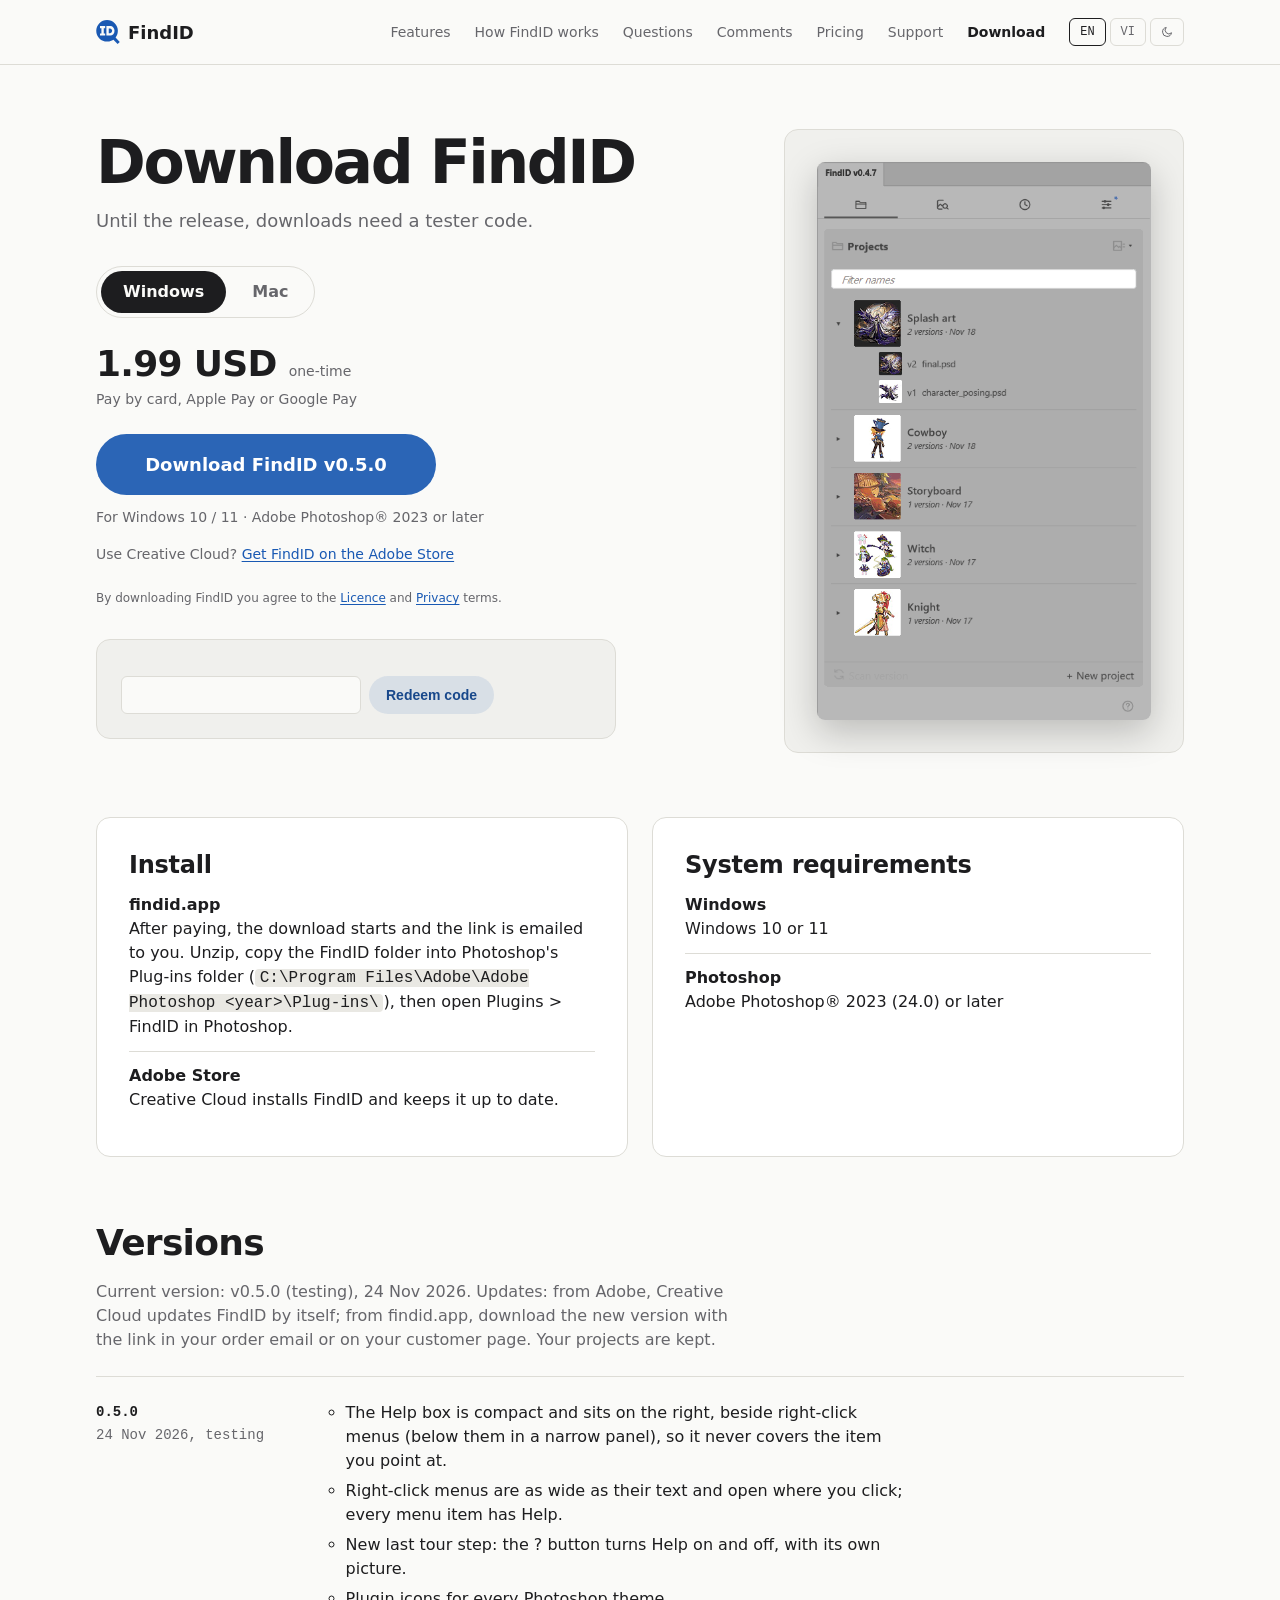
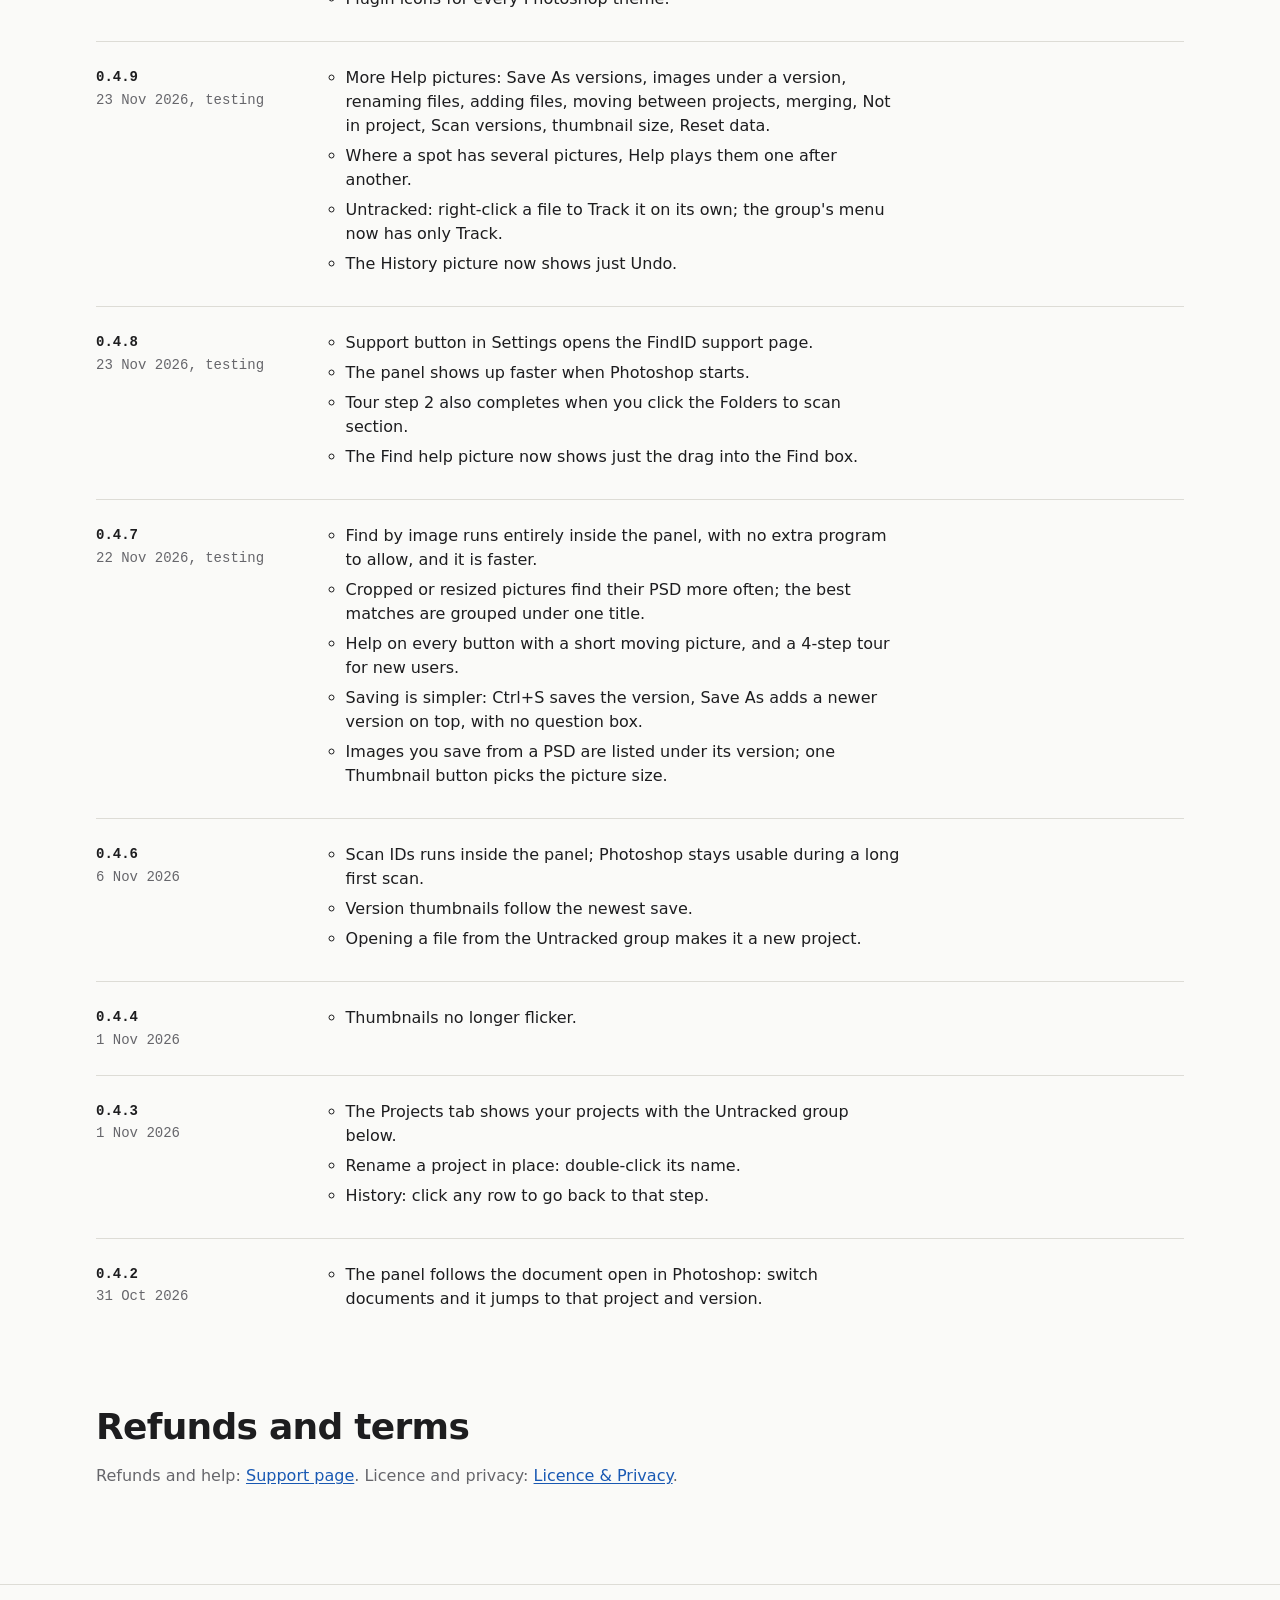
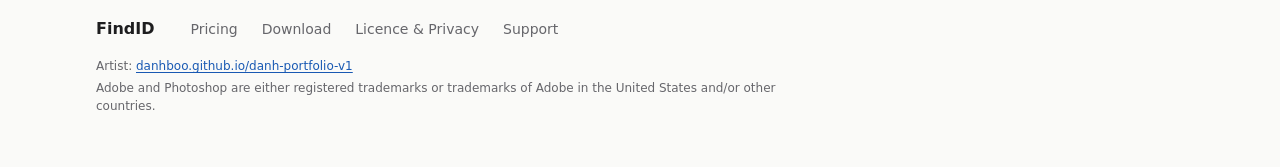
==== commit 3aed5daf: "FindID 0.5.0; features rewrite (scan speed, find by pixels), FAQ fix, pricing title" ====
--- a/download.html
+++ b/download.html
@@ -27,7 +27,7 @@
   <div class="langs"><button type="button" data-set="en">EN</button><button type="button" data-set="vi">VI</button><button type="button" class="theme" id="theme-btn"><svg class="i-sun" viewBox="0 0 24 24" width="12" height="12" aria-hidden="true" fill="none" stroke="currentColor" stroke-width="2" stroke-linecap="round"><circle cx="12" cy="12" r="4"/><path d="M12 2v2M12 20v2M2 12h2M20 12h2M4.9 4.9l1.4 1.4M17.7 17.7l1.4 1.4M4.9 19.1l1.4-1.4M17.7 6.3l1.4-1.4"/></svg><svg class="i-moon" viewBox="0 0 24 24" width="12" height="12" aria-hidden="true" fill="none" stroke="currentColor" stroke-width="2" stroke-linejoin="round"><path d="M21 13.5A9 9 0 1 1 10.5 3a7 7 0 0 0 10.5 10.5z"/></svg></button></div>
 </div></header>
 
-<main class="wrap dlpage" data-version="0.4.9">
+<main class="wrap dlpage" data-version="0.5.0">
  <div class="dlhero">
  <div class="dlmain">
   <h1 lang="en">Download FindID</h1><h1 lang="vi">Tải FindID</h1>
@@ -67,7 +67,7 @@
   <p class="terms" lang="vi">Tải FindID là bạn đồng ý với <a href="legal.html">Giấy phép</a> và <a href="legal.html#privacy">Chính sách riêng tư</a>.</p>
 
   <section class="tester" id="tester">
-    <script type="application/json" id="tester-payload">[{"salt": "Q0ZWMs4JxNNW8x3SH+6ePw==", "iv": "UUxfgGr3csJ1TiJv", "ct": "CuIkmYBodF31jGfTS9zq/zkSyClx+wczk1oxuFU3o22GjmtrBWYENdBlf3M60aKQhV2wEzcYd8yQ8OW9FGis8itQGN7qp0JDVAixELFhon5+0BmiOkO9x+5scWex7RzMk75ojpxxwARGAPA4Lyf9T/ySRMYDM/cNSxi4CZggVIOkDysEycz0ilPiOG7MPPOydB5OWk+URBzDul1xuA78GLooOd4IA5DneETQsGzmEXCiHCMSrpbE+aPsLaJ2UbHQubftsuLG3qMj+Si3aoSjMvC2tNc74lZCFsNbpMsVQnW6UL5ekp8caF3bIhXB0gAsJc+g2PvKAIuTp/qltnYlc8WEi06+JItJE6v7HudWiVnY9AhV3Rre60a4fecBeSEooHSP8rQ3xoU5Hj4B+UNFtyBw7F1zLgrE6trlZ3/IMUQW6CGTBk8VMMX53VWLNB+sgZOYvB6X", "iter": 200000}, {"salt": "1DcPYJdtd5gdTELa6KUbdA==", "iv": "2o1hFfUXqtRiVkkd", "ct": "sKwgYW/0NM29PIG72n+k6uPLABYGO9DFoTm3thuEhUqBhZKczc7WewlMmHboAfBd6jgvT21/rpkvLyQ44rq5OLFF1f/B/svCWWr6CGg+2tvW26E2q8CsyzDULKNEdslEierf5jF3ndOMN4D1f5CZs5W0Gnp/cMzCQiKThO86dCwvD14nPDD+rbOQO6DcgUDJb0cZN4GkzhJr+91J63Yh1mjOE48bt4Urpih+MoFxdrkK8YwxmnAV1kJo2XKfXrAAOWoBfCWdd9NJeTZR2Ksk1SPKGD1r7oLIs97cW8LvSSMAKsk/9Rkp55zwJhMqFJalv9Ezc4pX50DG26PjlzMrAC4TXiiWtJqLtetYkbfQAMHA5P2joQ61zyopQnQIRHy2gmVXHEh8YFQUl/KzRsybMtvwslmh3lNaNhvGWGqTmDw7f+eWUdMGf/4gowPFHS7WXFTPiylT", "iter": 200000}]</script>
+    <script type="application/json" id="tester-payload">[{"salt": "sBnkR19Cq13Uyr6I0o/rJw==", "iv": "eHRGm+17cJ5H/E5Z", "ct": "QkYzH+qvlNGiDm5r+ed99sU7vZHtZQ0rEGjooKWfBz1YoYnVWR+RXLW4xOo8nlLCE2VLefnjHOUuLG/o2q8E87xDFpdvL+4PvsoqYTKOLrmlso92WfBVfSyiuZ/nbnV/ETxV2Pu/[base64]/JtjjWA+LJt25ol63lfag+uxi8hgVRB5iVprAH4NE/LYkD1c55lKLBm1IlhllLGaxWFd", "iter": 200000}, {"salt": "Gy5rABTikTabzbKIBGrM/g==", "iv": "Lqzw3h2bCEV3GVhX", "ct": "mjRNN4sTj/9jHx4QBobmQ2NxUZiuw8I9yGME/v15TENg1hYHFtDYu0dL+h4Q80/hMejuRUtmUKwVHDQIiC9p13bRRVTOVZD5uyFxMXzqLXcpWtn4L7aXp1noii8nbv3HsUOg9EEAD8CNm6jaDu9YqguADIREktaCDcLQ2KqRVPSI/3zSLBrlgP43KPrRt5p4XfKIHlfBPapzkhin/rifNxBD9DekPQuLv7bZOP8NLjMBw9JOh3+66pw/dgEGVhD1xdCBa90HzUqIOx1F+EDlfhAwvcU7rrd3/ag0M/H8wfa5NrYhO1bCh0MB8ksfIKhSdUpiiczAhZMzVKyR4XWitUajscwoitrSxknfyX4R2dhD/oxn3dw6ZFxJvltjmvGWyIq+JoO2CHmJUcnFJqvk7W1PXqhqZHl4KdyVWR9eUx4d9xiI/QhkSSK8r3DkwzlMZANREeTc", "iter": 200000}]</script>
     <p class="tmsg" id="tester-none" lang="en">Not available yet.</p>
     <p class="tmsg" id="tester-none-vi" lang="vi">Chưa có.</p>
     <form id="tester-form" hidden>
@@ -136,9 +136,24 @@
 
   <section class="dlsec" id="versions">
     <h2 lang="en">Versions</h2><h2 lang="vi">Các phiên bản</h2>
-    <p lang="en">Current version: <span class="v"></span>(testing), 23 Nov 2026. Updates: from Adobe, Creative Cloud updates FindID by itself; from findid.app, download the new version with the link in your order email or on your customer page. Your projects are kept.</p>
-    <p lang="vi">Phiên bản hiện tại: <span class="v"></span>(đang thử nghiệm), 23/11/2026. Cập nhật: cài từ Adobe thì Creative Cloud tự cập nhật; mua tại findid.app thì tải bản mới bằng link trong email đơn hàng hoặc trang khách hàng. Dự án của bạn vẫn giữ nguyên.</p>
+    <p lang="en">Current version: <span class="v"></span>(testing), 24 Nov 2026. Updates: from Adobe, Creative Cloud updates FindID by itself; from findid.app, download the new version with the link in your order email or on your customer page. Your projects are kept.</p>
+    <p lang="vi">Phiên bản hiện tại: <span class="v"></span>(đang thử nghiệm), 24/11/2026. Cập nhật: cài từ Adobe thì Creative Cloud tự cập nhật; mua tại findid.app thì tải bản mới bằng link trong email đơn hàng hoặc trang khách hàng. Dự án của bạn vẫn giữ nguyên.</p>
     <ol class="log">
+      <li>
+        <p class="ver"><b>0.5.0</b><span lang="en">24 Nov 2026, testing</span><span lang="vi">24/11/2026, đang thử nghiệm</span></p>
+        <ul lang="en">
+          <li>The Help box is compact and sits on the right, beside right-click menus (below them in a narrow panel), so it never covers the item you point at.</li>
+          <li>Right-click menus are as wide as their text and open where you click; every menu item has Help.</li>
+          <li>New last tour step: the ? button turns Help on and off, with its own picture.</li>
+          <li>Plugin icons for every Photoshop theme.</li>
+        </ul>
+        <ul lang="vi">
+          <li>Khung Help gọn, nằm bên phải, cạnh menu chuột phải (panel hẹp thì nằm dưới menu), không che mục đang trỏ.</li>
+          <li>Menu chuột phải rộng vừa chữ, mở ngay chỗ bấm; mục nào cũng có Help.</li>
+          <li>Bước cuối hướng dẫn mới: nút ? bật / tắt Help, có hình riêng.</li>
+          <li>Icon plugin cho mọi giao diện Photoshop.</li>
+        </ul>
+      </li>
       <li>
         <p class="ver"><b>0.4.9</b><span lang="en">23 Nov 2026, testing</span><span lang="vi">23/11/2026, đang thử nghiệm</span></p>
         <ul lang="en">
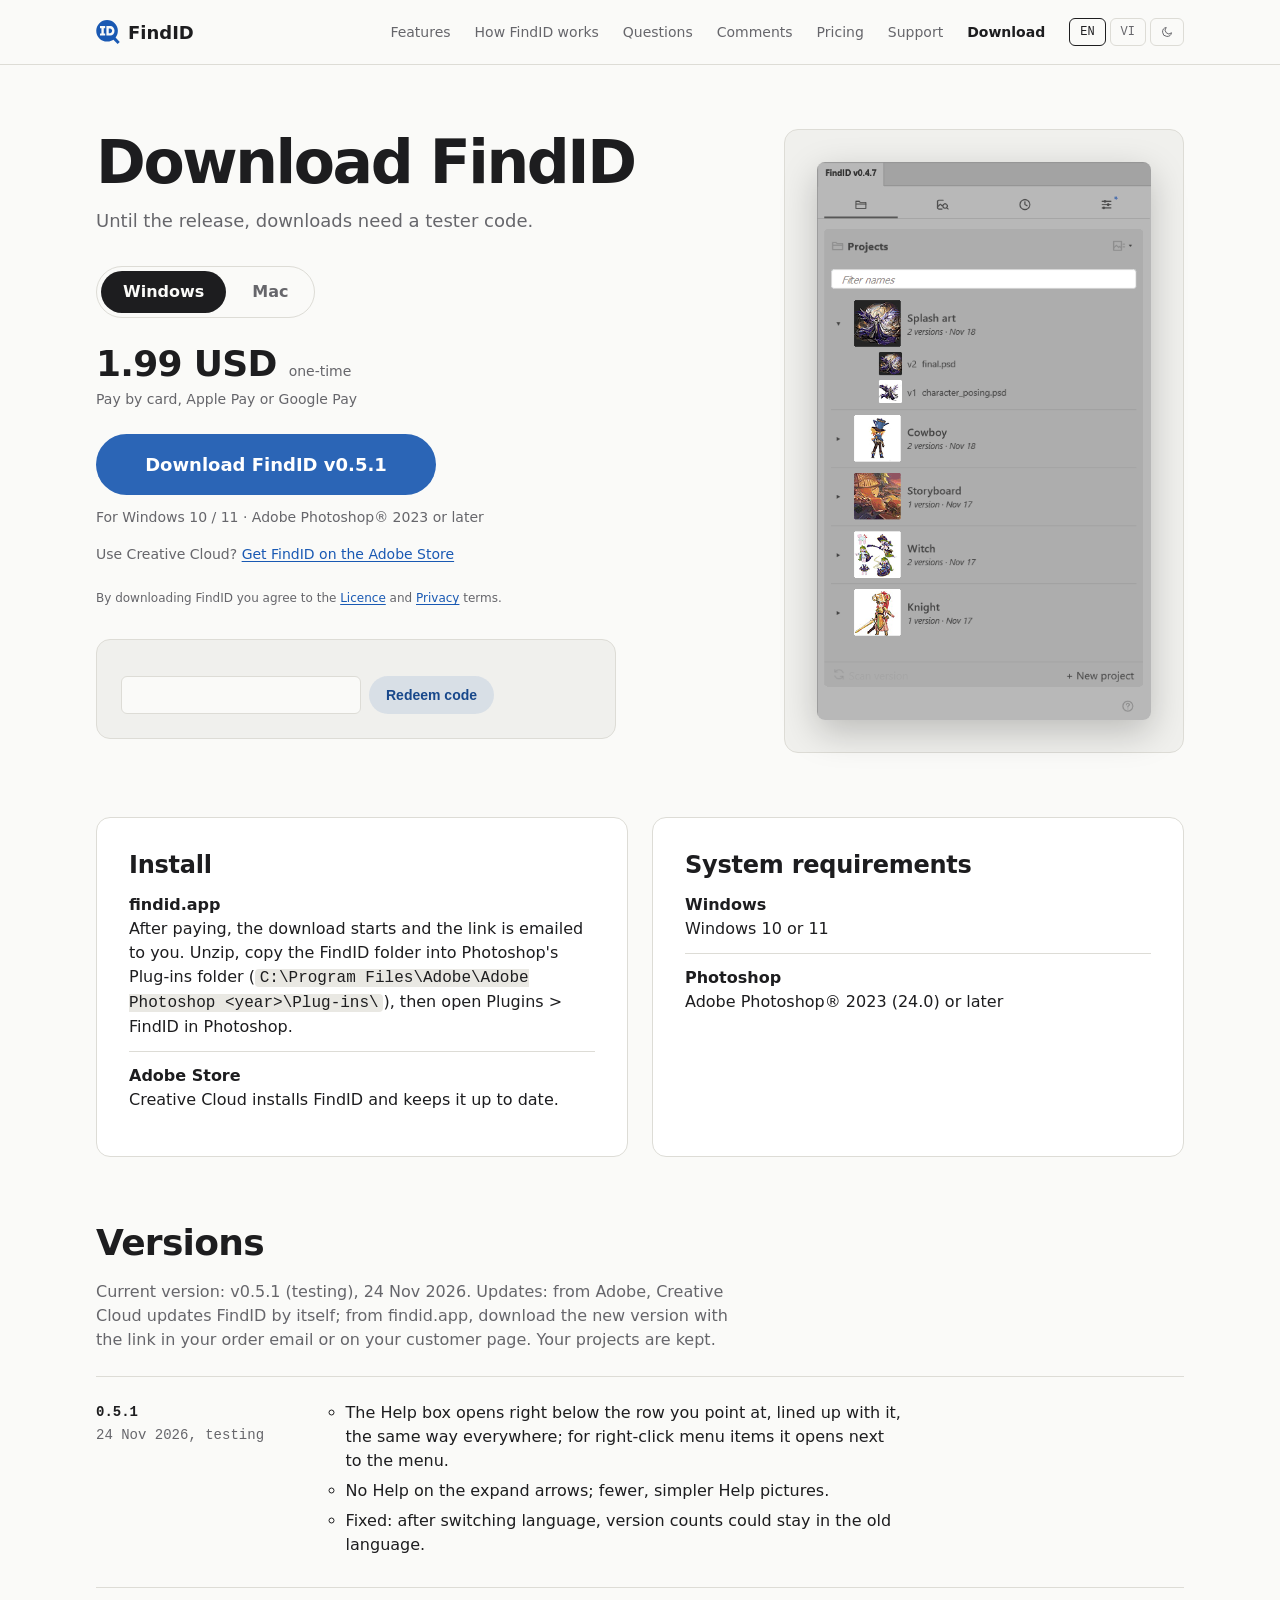
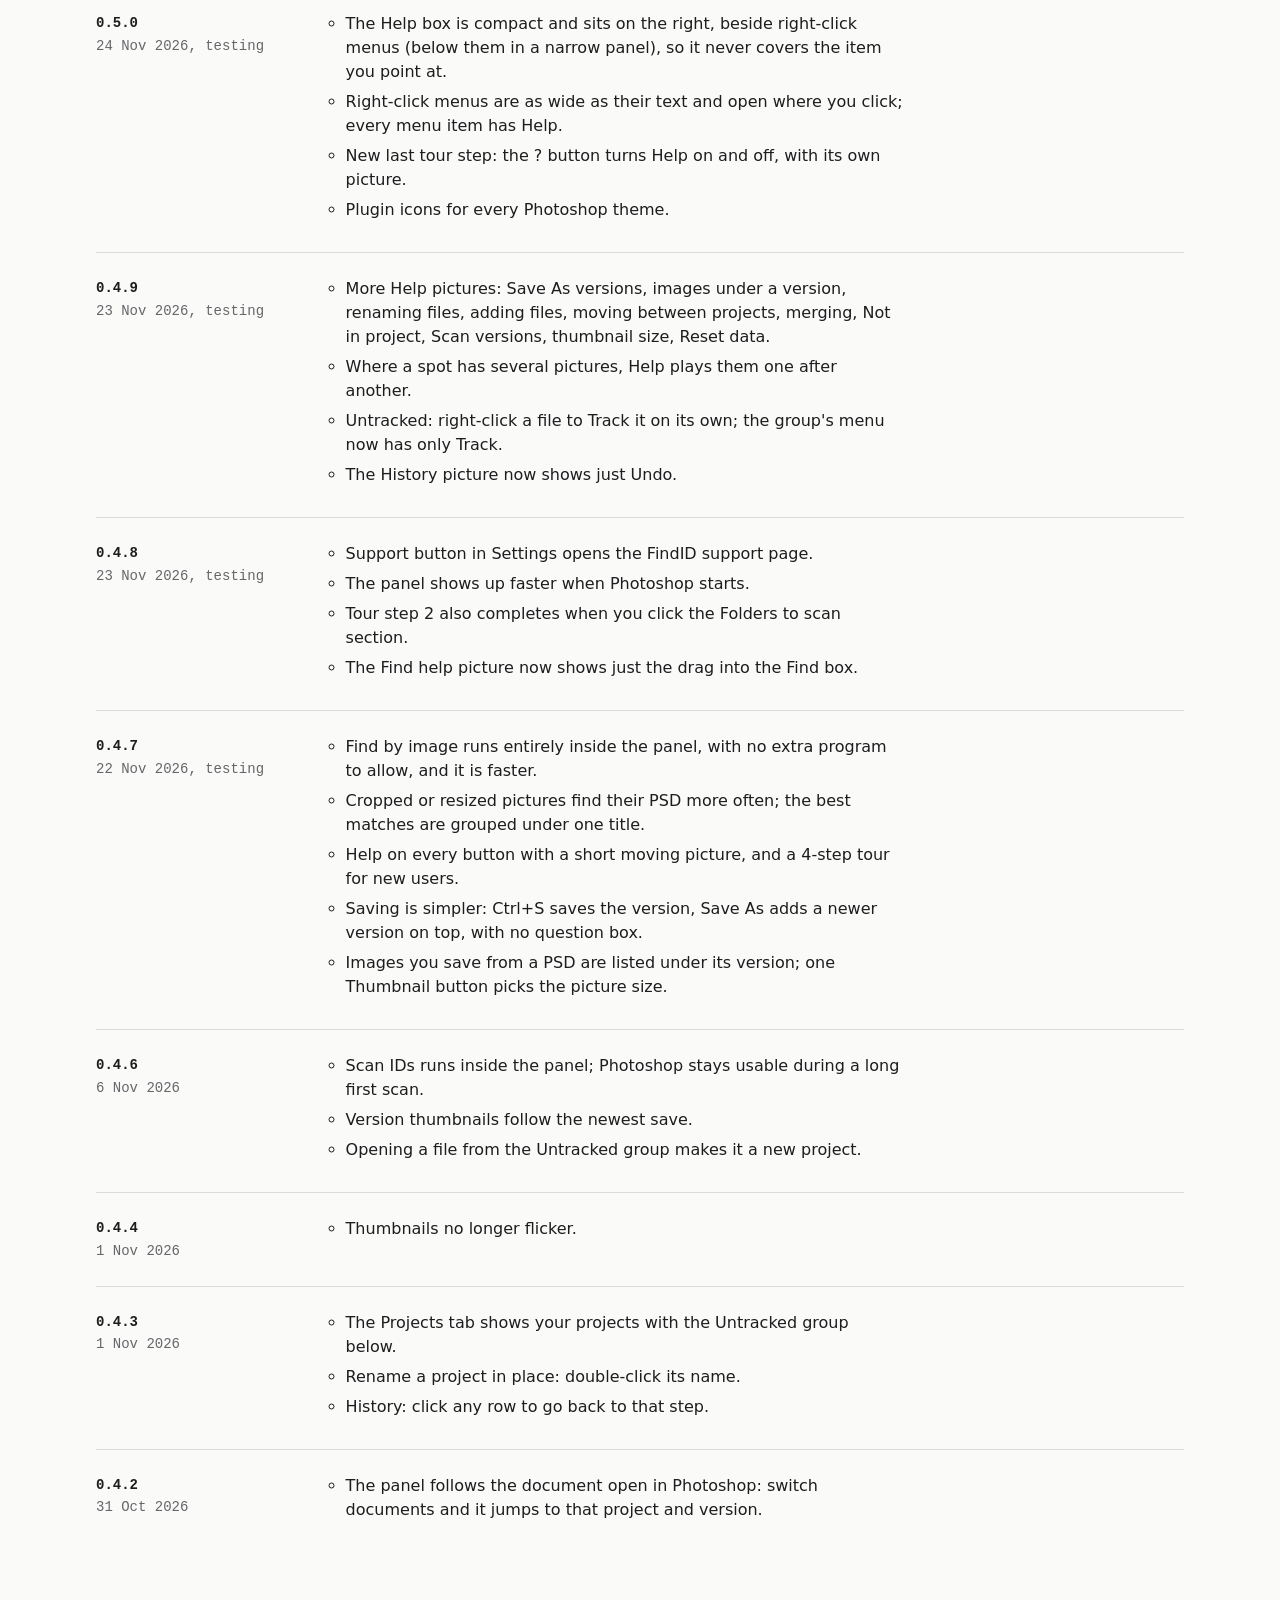
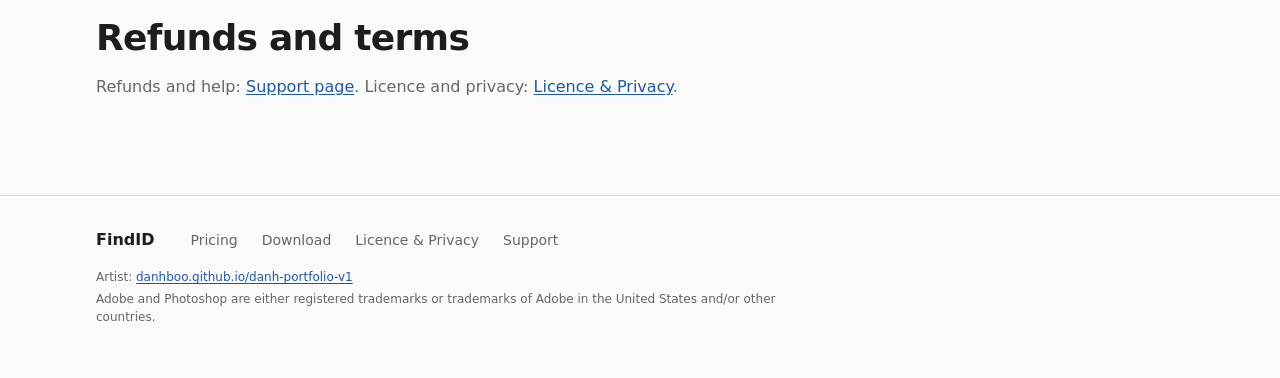
==== commit c2bf579c: "FindID 0.5.1: Help box below the row; feature demos 01-05; shorter feature 04 text" ====
--- a/download.html
+++ b/download.html
@@ -27,7 +27,7 @@
   <div class="langs"><button type="button" data-set="en">EN</button><button type="button" data-set="vi">VI</button><button type="button" class="theme" id="theme-btn"><svg class="i-sun" viewBox="0 0 24 24" width="12" height="12" aria-hidden="true" fill="none" stroke="currentColor" stroke-width="2" stroke-linecap="round"><circle cx="12" cy="12" r="4"/><path d="M12 2v2M12 20v2M2 12h2M20 12h2M4.9 4.9l1.4 1.4M17.7 17.7l1.4 1.4M4.9 19.1l1.4-1.4M17.7 6.3l1.4-1.4"/></svg><svg class="i-moon" viewBox="0 0 24 24" width="12" height="12" aria-hidden="true" fill="none" stroke="currentColor" stroke-width="2" stroke-linejoin="round"><path d="M21 13.5A9 9 0 1 1 10.5 3a7 7 0 0 0 10.5 10.5z"/></svg></button></div>
 </div></header>
 
-<main class="wrap dlpage" data-version="0.5.0">
+<main class="wrap dlpage" data-version="0.5.1">
  <div class="dlhero">
  <div class="dlmain">
   <h1 lang="en">Download FindID</h1><h1 lang="vi">Tải FindID</h1>
@@ -67,7 +67,7 @@
   <p class="terms" lang="vi">Tải FindID là bạn đồng ý với <a href="legal.html">Giấy phép</a> và <a href="legal.html#privacy">Chính sách riêng tư</a>.</p>
 
   <section class="tester" id="tester">
-    <script type="application/json" id="tester-payload">[{"salt": "sBnkR19Cq13Uyr6I0o/rJw==", "iv": "eHRGm+17cJ5H/E5Z", "ct": "QkYzH+qvlNGiDm5r+ed99sU7vZHtZQ0rEGjooKWfBz1YoYnVWR+RXLW4xOo8nlLCE2VLefnjHOUuLG/o2q8E87xDFpdvL+4PvsoqYTKOLrmlso92WfBVfSyiuZ/nbnV/ETxV2Pu/[base64]/JtjjWA+LJt25ol63lfag+uxi8hgVRB5iVprAH4NE/LYkD1c55lKLBm1IlhllLGaxWFd", "iter": 200000}, {"salt": "Gy5rABTikTabzbKIBGrM/g==", "iv": "Lqzw3h2bCEV3GVhX", "ct": "mjRNN4sTj/9jHx4QBobmQ2NxUZiuw8I9yGME/v15TENg1hYHFtDYu0dL+h4Q80/hMejuRUtmUKwVHDQIiC9p13bRRVTOVZD5uyFxMXzqLXcpWtn4L7aXp1noii8nbv3HsUOg9EEAD8CNm6jaDu9YqguADIREktaCDcLQ2KqRVPSI/3zSLBrlgP43KPrRt5p4XfKIHlfBPapzkhin/rifNxBD9DekPQuLv7bZOP8NLjMBw9JOh3+66pw/dgEGVhD1xdCBa90HzUqIOx1F+EDlfhAwvcU7rrd3/ag0M/H8wfa5NrYhO1bCh0MB8ksfIKhSdUpiiczAhZMzVKyR4XWitUajscwoitrSxknfyX4R2dhD/oxn3dw6ZFxJvltjmvGWyIq+JoO2CHmJUcnFJqvk7W1PXqhqZHl4KdyVWR9eUx4d9xiI/QhkSSK8r3DkwzlMZANREeTc", "iter": 200000}]</script>
+    <script type="application/json" id="tester-payload">[{"salt": "RznSTntRS1Ot/lUsPgmfjQ==", "iv": "nJNuY8dFJXMRW913", "ct": "[base64]/OanRwceTn1zPv+3vm2qvNHDrtBI0K1YVCqQMqphvB1IIuE4LemxXLplEhNSSUypTNNT8SJXNaIfBWM8aY/3UyxKJgwUsSO53eVGr5+EYfJqIZ090ENNV5LAZFOVCBt2s0V4p/53LO+axooiLoPBcepTknDJbDpmFzQSet6erFwIht4toCRkR/3rJwUyNynYI1Fv2ykTwkpD/Ko0qDPLeNu25lgAQ7WD656bHLhetOyl", "iter": 200000}, {"salt": "A3/ROYsmLKK9pIxKQamitw==", "iv": "TsIZRWr7W+Z6oIBM", "ct": "zerUYXao7vDlo4m+dvYPAKxqbP1KNp3QN1MMGy6QVwXh7JiXm+HovhAAeTLBDJxxWjMjgkalnA6TyAa1kq5MgTe2ZvKVIoOaX+5FrRAsHalUPbaPHHkM+pfHe9aw4EgPcVtPPgm/gBijsOzMj2XJNw7YbM+JdrllbDpc50g6oOWEZ20zcexlv3yeAEGjHs4obZxr7F6XT1nYKPB1C8zbWEyG3caYvKtxYr/vssuXpWcJrqLAJa7Sf3b4F6Dc6rF/DPjW5kcWJKc+mX7PfN9oUApvtI5k7V/VrUkIsL4gRwEXMI1Qxwo4Aw1aZFaXg2IbGRSmVrp4oQiBdhPbJ1yql8hqeVWZI7IPOw7fxAvoFpwWDEXLqFGWDQXKru3Nn0MTotyCgyHPezTn2rDJScoIBCepElYv9DGYKc6T3A5qoqWj3M07oKEr/hzQDdHm4ATg5VI+qA18", "iter": 200000}]</script>
     <p class="tmsg" id="tester-none" lang="en">Not available yet.</p>
     <p class="tmsg" id="tester-none-vi" lang="vi">Chưa có.</p>
     <form id="tester-form" hidden>
@@ -140,6 +140,19 @@
     <p lang="vi">Phiên bản hiện tại: <span class="v"></span>(đang thử nghiệm), 24/11/2026. Cập nhật: cài từ Adobe thì Creative Cloud tự cập nhật; mua tại findid.app thì tải bản mới bằng link trong email đơn hàng hoặc trang khách hàng. Dự án của bạn vẫn giữ nguyên.</p>
     <ol class="log">
       <li>
+        <p class="ver"><b>0.5.1</b><span lang="en">24 Nov 2026, testing</span><span lang="vi">24/11/2026, đang thử nghiệm</span></p>
+        <ul lang="en">
+          <li>The Help box opens right below the row you point at, lined up with it, the same way everywhere; for right-click menu items it opens next to the menu.</li>
+          <li>No Help on the expand arrows; fewer, simpler Help pictures.</li>
+          <li>Fixed: after switching language, version counts could stay in the old language.</li>
+        </ul>
+        <ul lang="vi">
+          <li>Khung Help mở ngay dưới dòng đang trỏ, thẳng hàng với dòng, chỗ nào cũng như nhau; mục trong menu chuột phải thì mở cạnh menu.</li>
+          <li>Mũi tên xổ / gập không hiện Help; bớt hình Help rườm rà.</li>
+          <li>Sửa: đổi ngôn ngữ xong, số version có thể vẫn giữ ngôn ngữ cũ.</li>
+        </ul>
+      </li>
+      <li>
         <p class="ver"><b>0.5.0</b><span lang="en">24 Nov 2026, testing</span><span lang="vi">24/11/2026, đang thử nghiệm</span></p>
         <ul lang="en">
           <li>The Help box is compact and sits on the right, beside right-click menus (below them in a narrow panel), so it never covers the item you point at.</li>
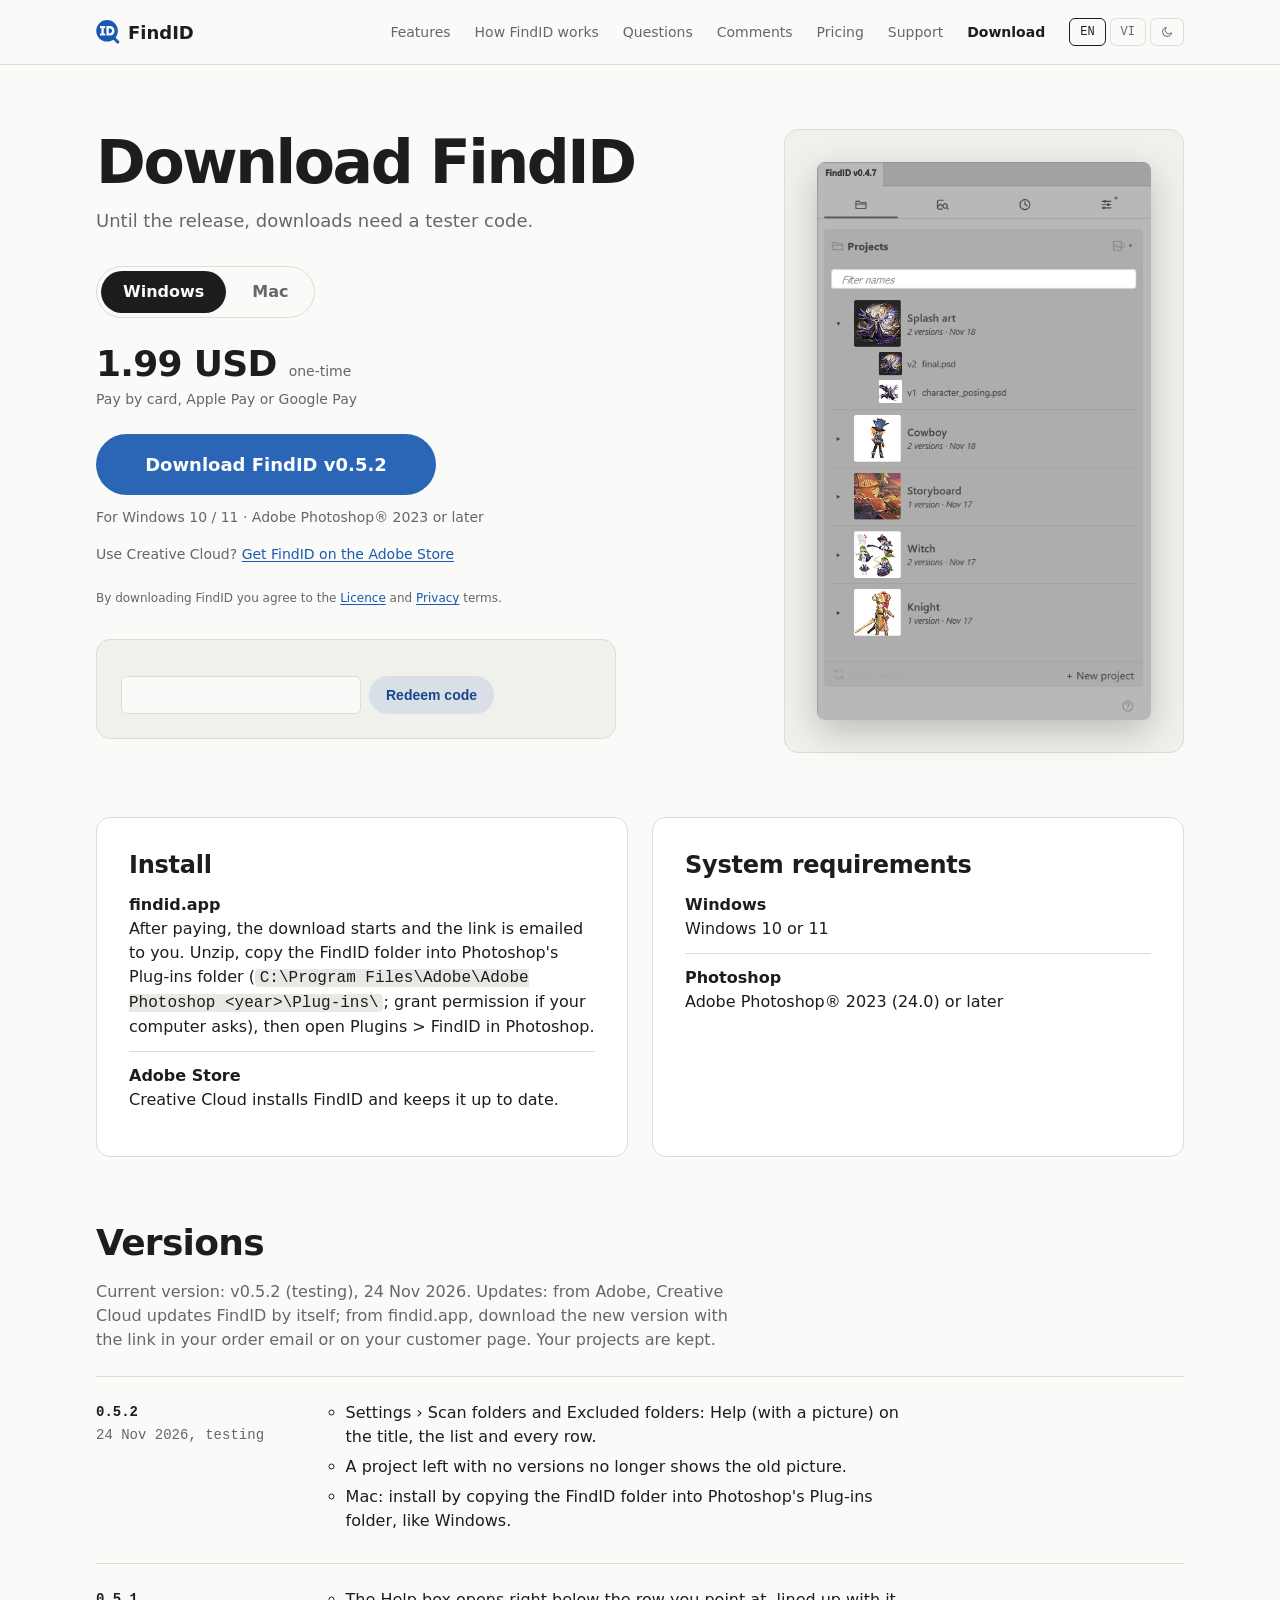
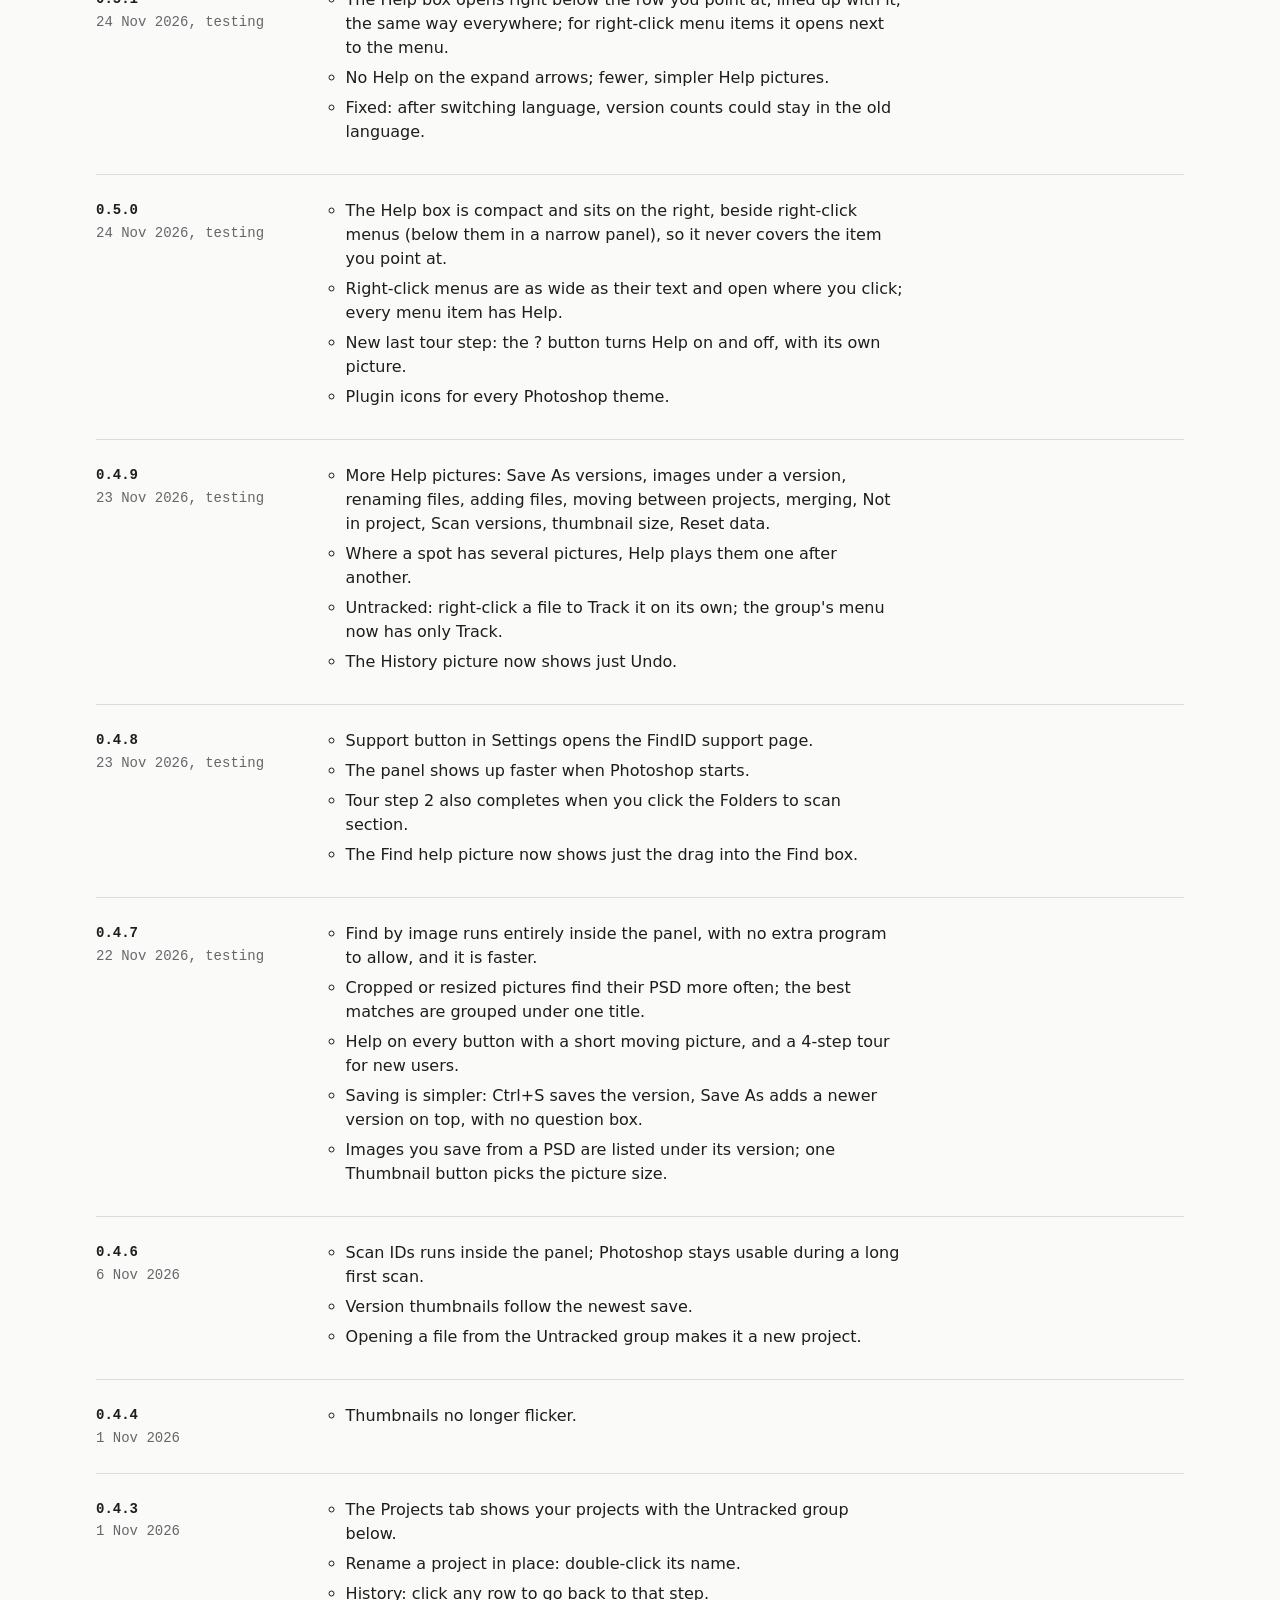
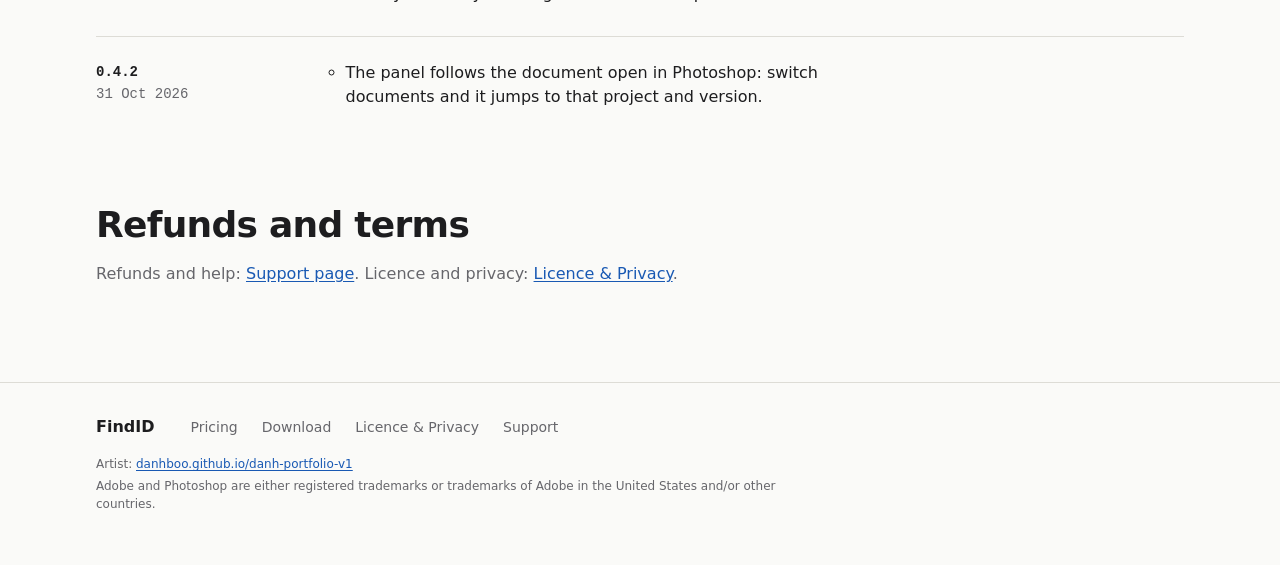
==== commit e505fadc: "FindID 0.5.2: new hero demo, Mac install by folder, install text, changelog" ====
--- a/download.html
+++ b/download.html
@@ -27,7 +27,7 @@
   <div class="langs"><button type="button" data-set="en">EN</button><button type="button" data-set="vi">VI</button><button type="button" class="theme" id="theme-btn"><svg class="i-sun" viewBox="0 0 24 24" width="12" height="12" aria-hidden="true" fill="none" stroke="currentColor" stroke-width="2" stroke-linecap="round"><circle cx="12" cy="12" r="4"/><path d="M12 2v2M12 20v2M2 12h2M20 12h2M4.9 4.9l1.4 1.4M17.7 17.7l1.4 1.4M4.9 19.1l1.4-1.4M17.7 6.3l1.4-1.4"/></svg><svg class="i-moon" viewBox="0 0 24 24" width="12" height="12" aria-hidden="true" fill="none" stroke="currentColor" stroke-width="2" stroke-linejoin="round"><path d="M21 13.5A9 9 0 1 1 10.5 3a7 7 0 0 0 10.5 10.5z"/></svg></button></div>
 </div></header>
 
-<main class="wrap dlpage" data-version="0.5.1">
+<main class="wrap dlpage" data-version="0.5.2">
  <div class="dlhero">
  <div class="dlmain">
   <h1 lang="en">Download FindID</h1><h1 lang="vi">Tải FindID</h1>
@@ -67,7 +67,7 @@
   <p class="terms" lang="vi">Tải FindID là bạn đồng ý với <a href="legal.html">Giấy phép</a> và <a href="legal.html#privacy">Chính sách riêng tư</a>.</p>
 
   <section class="tester" id="tester">
-    <script type="application/json" id="tester-payload">[{"salt": "RznSTntRS1Ot/lUsPgmfjQ==", "iv": "nJNuY8dFJXMRW913", "ct": "[base64]/OanRwceTn1zPv+3vm2qvNHDrtBI0K1YVCqQMqphvB1IIuE4LemxXLplEhNSSUypTNNT8SJXNaIfBWM8aY/3UyxKJgwUsSO53eVGr5+EYfJqIZ090ENNV5LAZFOVCBt2s0V4p/53LO+axooiLoPBcepTknDJbDpmFzQSet6erFwIht4toCRkR/3rJwUyNynYI1Fv2ykTwkpD/Ko0qDPLeNu25lgAQ7WD656bHLhetOyl", "iter": 200000}, {"salt": "A3/ROYsmLKK9pIxKQamitw==", "iv": "TsIZRWr7W+Z6oIBM", "ct": "zerUYXao7vDlo4m+dvYPAKxqbP1KNp3QN1MMGy6QVwXh7JiXm+HovhAAeTLBDJxxWjMjgkalnA6TyAa1kq5MgTe2ZvKVIoOaX+5FrRAsHalUPbaPHHkM+pfHe9aw4EgPcVtPPgm/gBijsOzMj2XJNw7YbM+JdrllbDpc50g6oOWEZ20zcexlv3yeAEGjHs4obZxr7F6XT1nYKPB1C8zbWEyG3caYvKtxYr/vssuXpWcJrqLAJa7Sf3b4F6Dc6rF/DPjW5kcWJKc+mX7PfN9oUApvtI5k7V/VrUkIsL4gRwEXMI1Qxwo4Aw1aZFaXg2IbGRSmVrp4oQiBdhPbJ1yql8hqeVWZI7IPOw7fxAvoFpwWDEXLqFGWDQXKru3Nn0MTotyCgyHPezTn2rDJScoIBCepElYv9DGYKc6T3A5qoqWj3M07oKEr/hzQDdHm4ATg5VI+qA18", "iter": 200000}]</script>
+    <script type="application/json" id="tester-payload">[{"salt": "7Ngv9DLeJqOQik+nKRKApw==", "iv": "SQxPSOslBW/uEl/C", "ct": "ozpfCvxkfH96nvLb3SNponF2mGkTXVOtcZPhQa0RIfahWypDaimUbSYyeFzl4/UWu8LUhl2CZhx13RCeGeayccMW8SybSwDE1RQrbYHj+4QWvsYsX50V+UoKYTWJUF9FPN9JfCcwW/QYJANFuuJBgjr0Xut/I7J7VJmtAHj8KIOqR+oxMbRdZlB2wlRULnV6od6gsTRr9oE+VfnKztQFwJmVK3Jc5rHy6vmWZ4uXWkTv33OBhUTzB3l883balqCmiKwj1SDBswUG4E/UQ/00KA+Ovk+794z8I1JEkVDGisgovHHdt5yvmxno0G84+kXBQhVXVPRS+jyqEguIupg2Lx8pGzGu5mMgYrPDU6JpcfFqBsRvnmWxZEdDzXqKgstix0uESt8CsWZP+YtNq8KdmROnOOKCweGwhagE5/ct+2uFQpKVjOPhgjIH3zRp/yCPBmM/TOLE", "iter": 200000}, {"salt": "cIHBR+d7gmM4y/I6lzquCg==", "iv": "sNmXC7YgN709RTbu", "ct": "SQuHyZE45h1PmjBzpkLpaRiNDVcT3FOzUwjNft/LF2YloywLIKAW/lAXcy7XtcWSVOi3CDRvt/IbFDuRaLisgTgbxOckusG/Mna6H2vxVgu3e4/cwx6rTLRfjwetbhmuugyKdnxJdjgrM6c7fwIe7WF9swmdL24VgXehBhyQb0emHTNuHHHapL8zknOI5+sq2aE/ddUkCuTScCgy9AfSmRTS1q+jmQ6UEjcoOiEzCE60pUccJNZ27ltzjlo8WIISf+OQq9DNzfXIh/7oE4lVa3jsi888OtcmKt1dtfX5lNk70W7y//n8eloBL3lrLchq7OwWux8M4Yid2nFvsnuVbtEGn13lheaIUTO2+zcXi0DPrtEL0w8v9Gzxfp5ImPeK6En4C24jUFhBpKBpXjVOQHJ/Evn00bBfDhKOsKyf9bYsuS5lbaKfExgaM4bK9HsdjigqQb39", "iter": 200000}]</script>
     <p class="tmsg" id="tester-none" lang="en">Not available yet.</p>
     <p class="tmsg" id="tester-none-vi" lang="vi">Chưa có.</p>
     <form id="tester-form" hidden>
@@ -89,11 +89,11 @@
     <div class="card">
       <h2 lang="en">Install</h2><h2 lang="vi">Cài đặt</h2>
       <ul class="req" lang="en">
-        <li><b>findid.app</b>After paying, the download starts and the link is emailed to you. Unzip, copy the FindID folder into Photoshop's Plug-ins folder (<code>C:\Program Files\Adobe\Adobe Photoshop &lt;year&gt;\Plug-ins\</code>), then open Plugins &gt; FindID in Photoshop.</li>
+        <li><b>findid.app</b>After paying, the download starts and the link is emailed to you. Unzip, copy the FindID folder into Photoshop's Plug-ins folder (<code>C:\Program Files\Adobe\Adobe Photoshop &lt;year&gt;\Plug-ins\</code>; grant permission if your computer asks), then open Plugins &gt; FindID in Photoshop.</li>
         <li><b>Adobe Store</b>Creative Cloud installs FindID and keeps it up to date.</li>
       </ul>
       <ul class="req" lang="vi">
-        <li><b>findid.app</b>Trả tiền xong là tải về, link tải cũng gửi qua email. Giải nén, chép thư mục FindID vào thư mục Plug-ins của Photoshop (<code>C:\Program Files\Adobe\Adobe Photoshop &lt;năm&gt;\Plug-ins\</code>), rồi mở Plugins &gt; FindID trong Photoshop.</li>
+        <li><b>findid.app</b>Trả tiền xong là tải về, link tải cũng gửi qua email. Giải nén, chép thư mục FindID vào thư mục Plug-ins của Photoshop (<code>C:\Program Files\Adobe\Adobe Photoshop &lt;năm&gt;\Plug-ins\</code>; cấp quyền nếu máy cần), rồi mở Plugins &gt; FindID trong Photoshop.</li>
         <li><b>Adobe Store</b>Creative Cloud tự cài và tự cập nhật FindID.</li>
       </ul>
     </div>
@@ -113,11 +113,11 @@
     <div class="card">
       <h2 lang="en">Install</h2><h2 lang="vi">Cài đặt</h2>
       <ul class="req" lang="en">
-        <li><b>findid.app</b>After paying, the download starts and the link is emailed to you. Unzip and double-click the .ccx file: Creative Cloud installs it (Install, then OK). When macOS asks to let Photoshop read a folder, click Allow.</li>
+        <li><b>findid.app</b>After paying, the download starts and the link is emailed to you. Unzip, copy the FindID folder into Photoshop's Plug-ins folder (<code>/Applications/Adobe Photoshop &lt;year&gt;/Plug-ins/</code>; grant permission if your computer asks), then open Plugins &gt; FindID in Photoshop. When macOS asks to let Photoshop read a folder, click Allow.</li>
         <li><b>Adobe Store</b>Creative Cloud installs FindID and keeps it up to date.</li>
       </ul>
       <ul class="req" lang="vi">
-        <li><b>findid.app</b>Trả tiền xong là tải về, link tải cũng gửi qua email. Giải nén, bấm đúp file .ccx: Creative Cloud tự cài (Install, rồi OK). macOS hỏi cho Photoshop đọc thư mục thì bấm Allow.</li>
+        <li><b>findid.app</b>Trả tiền xong là tải về, link tải cũng gửi qua email. Giải nén, chép thư mục FindID vào thư mục Plug-ins của Photoshop (<code>/Applications/Adobe Photoshop &lt;năm&gt;/Plug-ins/</code>; cấp quyền nếu máy cần), rồi mở Plugins &gt; FindID trong Photoshop. macOS hỏi cho Photoshop đọc thư mục thì bấm Allow.</li>
         <li><b>Adobe Store</b>Creative Cloud tự cài và tự cập nhật FindID.</li>
       </ul>
     </div>
@@ -139,6 +139,19 @@
     <p lang="en">Current version: <span class="v"></span>(testing), 24 Nov 2026. Updates: from Adobe, Creative Cloud updates FindID by itself; from findid.app, download the new version with the link in your order email or on your customer page. Your projects are kept.</p>
     <p lang="vi">Phiên bản hiện tại: <span class="v"></span>(đang thử nghiệm), 24/11/2026. Cập nhật: cài từ Adobe thì Creative Cloud tự cập nhật; mua tại findid.app thì tải bản mới bằng link trong email đơn hàng hoặc trang khách hàng. Dự án của bạn vẫn giữ nguyên.</p>
     <ol class="log">
+      <li>
+        <p class="ver"><b>0.5.2</b><span lang="en">24 Nov 2026, testing</span><span lang="vi">24/11/2026, đang thử nghiệm</span></p>
+        <ul lang="en">
+          <li>Settings › Scan folders and Excluded folders: Help (with a picture) on the title, the list and every row.</li>
+          <li>A project left with no versions no longer shows the old picture.</li>
+          <li>Mac: install by copying the FindID folder into Photoshop's Plug-ins folder, like Windows.</li>
+        </ul>
+        <ul lang="vi">
+          <li>Cài đặt › Thư mục quét và Thư mục bỏ qua: có Help (kèm hình) ở tiêu đề, danh sách và từng dòng.</li>
+          <li>Dự án không còn version thì không còn hiện ảnh cũ.</li>
+          <li>Mac: cài bằng cách chép thư mục FindID vào thư mục Plug-ins của Photoshop, giống Windows.</li>
+        </ul>
+      </li>
       <li>
         <p class="ver"><b>0.5.1</b><span lang="en">24 Nov 2026, testing</span><span lang="vi">24/11/2026, đang thử nghiệm</span></p>
         <ul lang="en">
--- a/style.css
+++ b/style.css
@@ -115,9 +115,10 @@
 .hero .fine { margin-top: var(--s2); }
 .stage {
   margin: var(--s8) 0 0; background: var(--surface); border: 1px solid var(--line); border-radius: 14px; padding: var(--s6);
-  display: grid; grid-template-columns: 1fr 360px; gap: var(--s6); align-items: center; text-align: left;
-}
-.stage .canvas img { border-radius: 4px; box-shadow: 0 10px 30px rgba(0, 0, 0, .18); }
+  display: grid; grid-template-columns: 1fr; text-align: left;
+}
+.stage picture { display: block; }
+.stage img { display: block; width: 100%; height: auto; border-radius: 8px; border: 1px solid var(--line); box-shadow: 0 12px 36px rgba(0, 0, 0, .22); }
 .stage .caption, .shot .caption { font: var(--fs-cap)/1.4 var(--mono); color: var(--muted); margin: var(--s3) 0 0; }
 .how .shot img { width: 100%; max-width: 480px; }
 .shot img { width: 360px; border-radius: 8px; border: 1px solid var(--line); box-shadow: 0 12px 36px rgba(0, 0, 0, .22); }
@@ -301,7 +302,7 @@
 
 @media (max-width: 900px) {
   .stage { grid-template-columns: 1fr; justify-items: center; padding: 20px 12px; }
-  .stage .canvas { display: none; }
+  .stage img { max-width: 360px; }
   .feature, .feature:nth-of-type(even), .how, .faq { grid-template-columns: 1fr; }
   .feature:nth-of-type(even) .txt { order: 0; }
   .feature .shot, .how .shot { justify-self: center; }
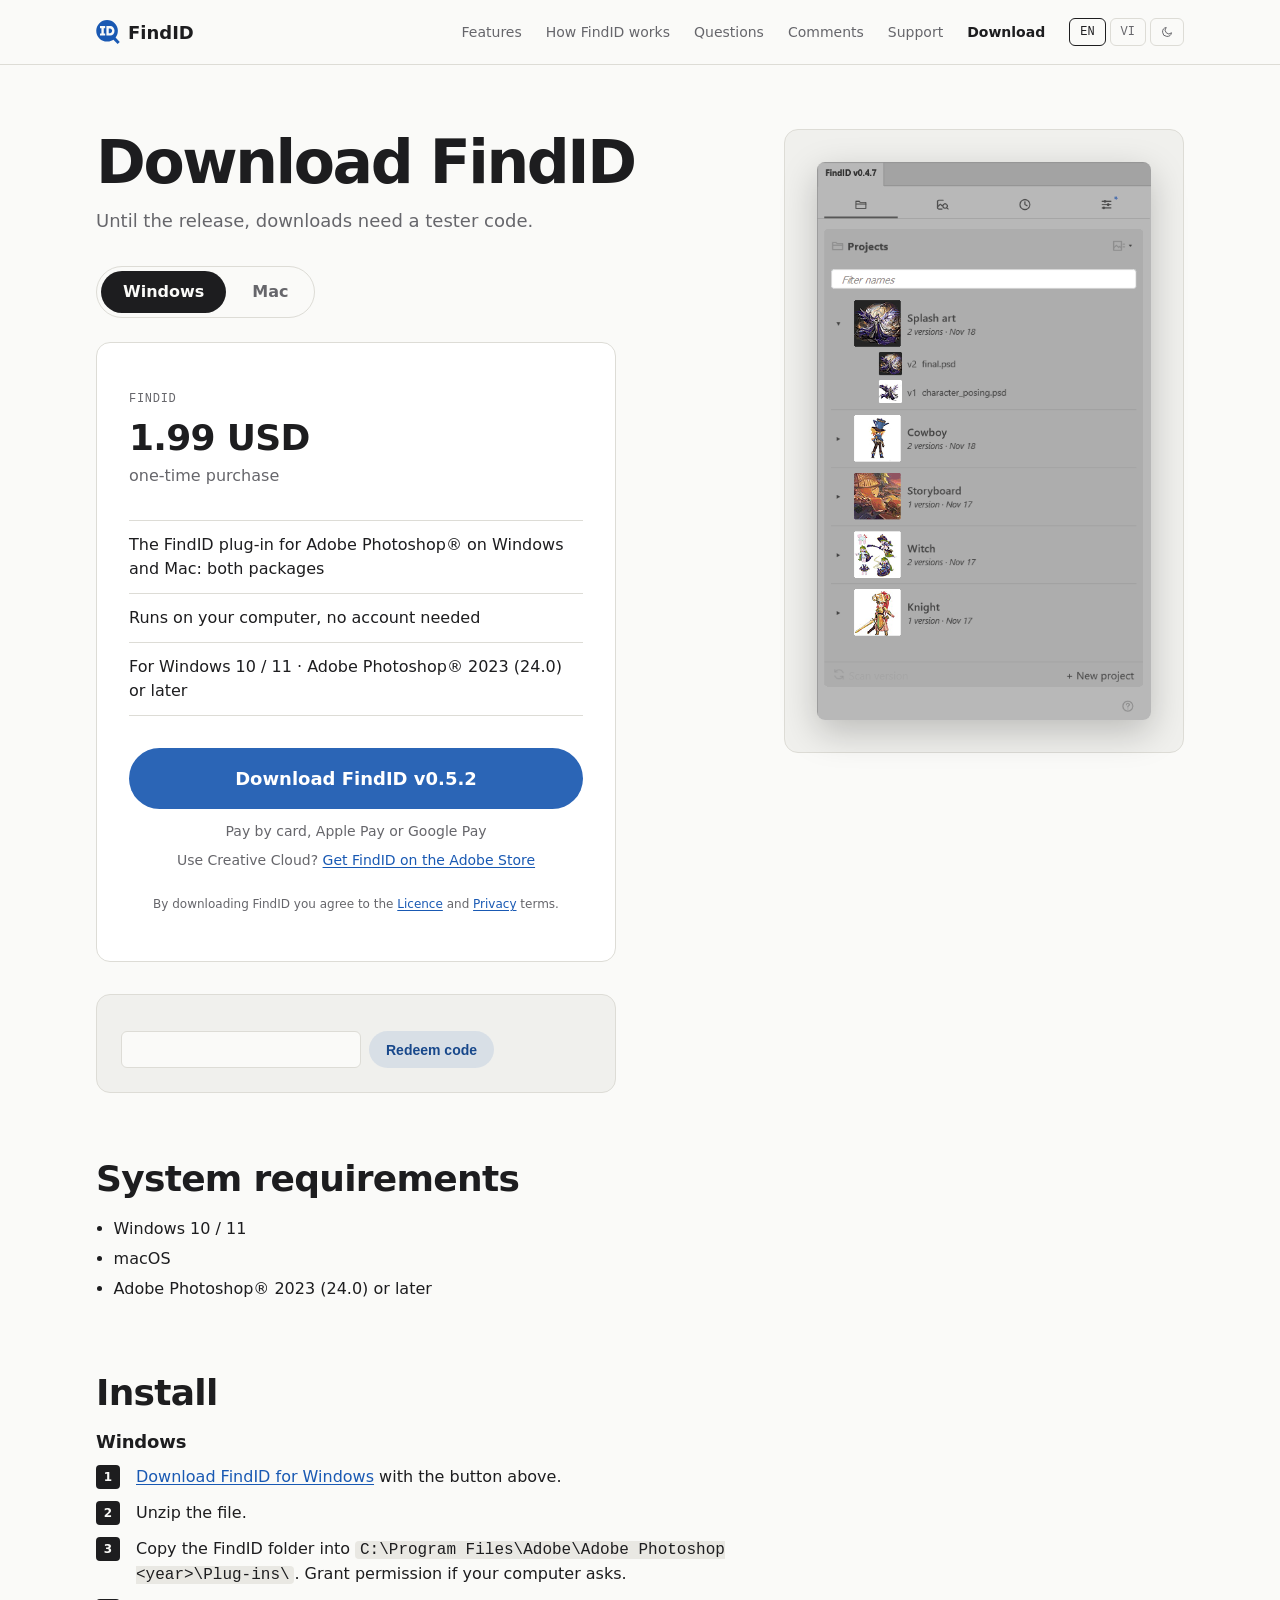
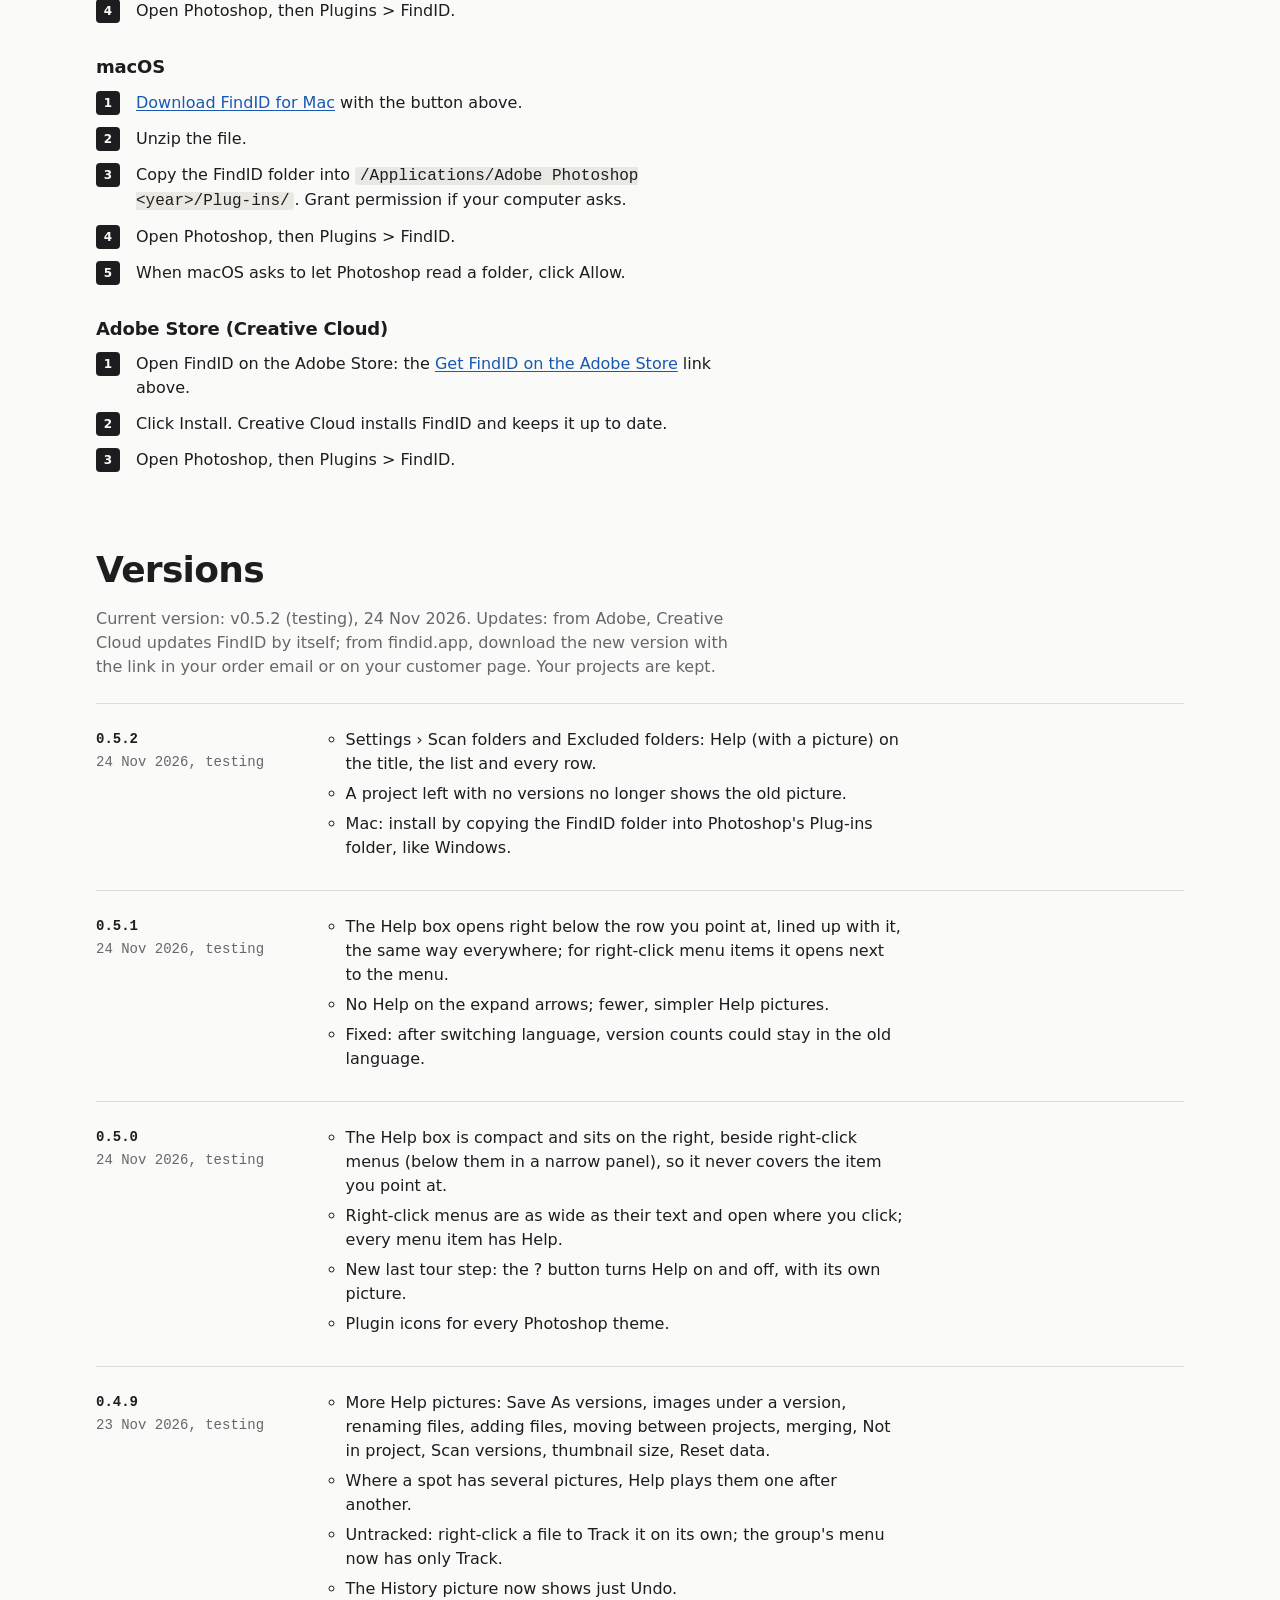
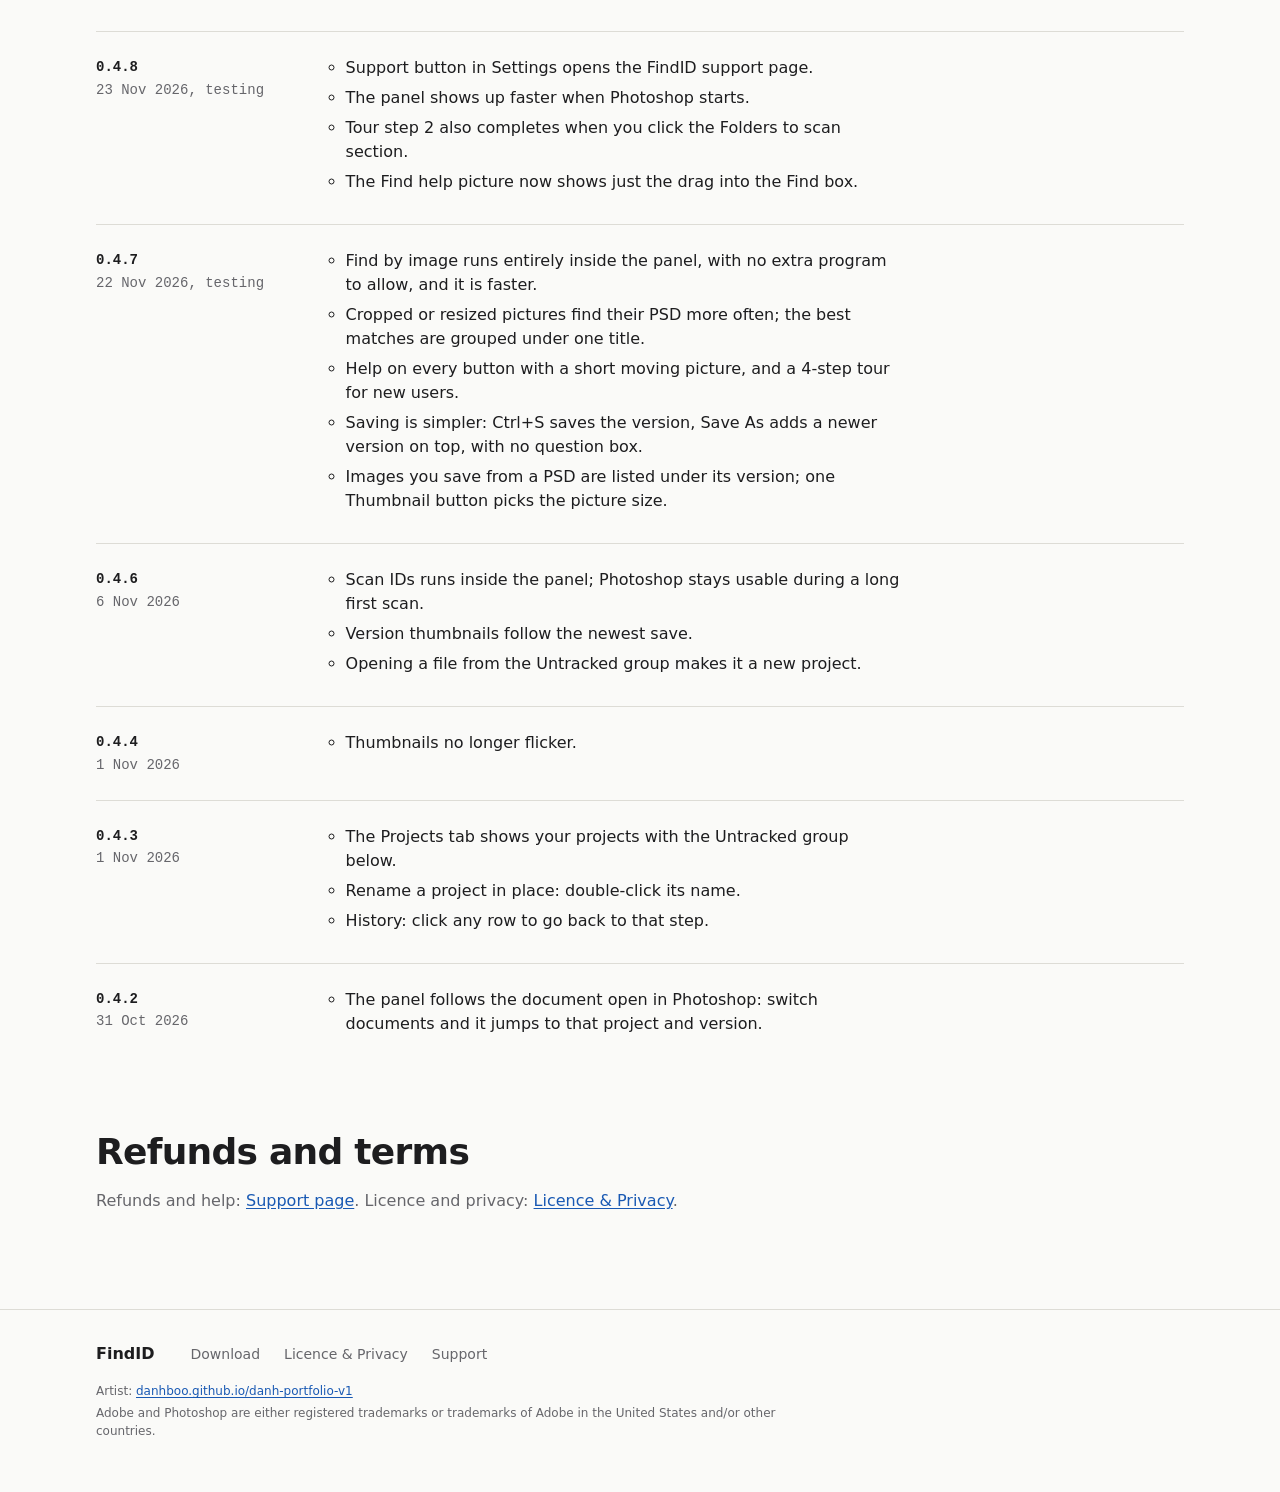
==== commit d8067879: "Drop Pricing page (redirect), download buy card + install steps, FAQ collapsible, features 03/04 tex" ====
--- a/download.html
+++ b/download.html
@@ -20,7 +20,6 @@
     <a class="m-hide" href="index.html#how"><span lang="en">How FindID works</span><span lang="vi">FindID hoạt động thế nào</span></a>
     <a class="m-hide" href="index.html#faq"><span lang="en">Questions</span><span lang="vi">Câu hỏi</span></a>
     <a href="index.html#comments"><span lang="en">Comments</span><span lang="vi">Bình luận</span></a>
-    <a href="pricing.html"><span lang="en">Pricing</span><span lang="vi">Giá</span></a>
     <a class="m-hide" href="support.html"><span lang="en">Support</span><span lang="vi">Hỗ trợ</span></a>
     <a href="download.html" aria-current="page"><span lang="en">Download</span><span lang="vi">Tải về</span></a>
   </nav>
@@ -39,32 +38,45 @@
     <a id="mac" href="#mac" role="tab" aria-controls="pane-mac" aria-selected="false">Mac</a>
   </div>
 
+  <div class="card plan" id="buy">
+    <p class="name">FindID</p>
+    <p class="amount">1.99 USD</p>
+    <p class="per" lang="en">one-time purchase</p><p class="per" lang="vi">mua một lần</p>
   <div class="pane on" id="pane-win" data-os="win" role="tabpanel" aria-labelledby="win">
-    <div class="pricebox">
-      <p class="pricerow" lang="en"><b class="amt">1.99 USD</b><span class="qual">one-time</span></p>
-      <p class="pricerow" lang="vi"><b class="amt">1.99 USD</b><span class="qual">mua một lần</span></p>
-      <p class="paynote" lang="en">Pay by card, Apple Pay or Google Pay</p>
-      <p class="paynote" lang="vi">Trả bằng thẻ, Apple Pay hoặc Google Pay</p>
-    </div>
+    <ul class="incl" lang="en">
+      <li>The FindID plug-in for Adobe Photoshop® on Windows and Mac: both packages</li>
+      <li>Runs on your computer, no account needed</li>
+      <li>For Windows 10 / 11 · Adobe Photoshop® 2023 (24.0) or later</li>
+    </ul>
+    <ul class="incl" lang="vi">
+      <li>Plugin FindID cho Adobe Photoshop® trên Windows và Mac: cả hai gói</li>
+      <li>Chạy trên máy bạn, không cần tài khoản</li>
+      <li>Cho Windows 10 / 11 · Adobe Photoshop® 2023 (bản 24.0) trở lên</li>
+    </ul>
     <a class="btn big dlbtn" href="#tester" data-pkg="win"><span lang="en">Download FindID <span class="v"></span></span><span lang="vi">Tải FindID <span class="v"></span></span></a>
-    <p class="plat" lang="en">For Windows 10 / 11 · Adobe Photoshop® 2023 or later</p>
-    <p class="plat" lang="vi">Cho Windows 10 / 11 · Adobe Photoshop® 2023 trở lên</p>
+    <p class="pay" lang="en">Pay by card, Apple Pay or Google Pay</p>
+    <p class="pay" lang="vi">Trả bằng thẻ, Apple Pay hoặc Google Pay</p>
     <p class="cc"><span lang="en">Use Creative Cloud? </span><span lang="vi">Dùng Creative Cloud? </span><a class="dlbtn" href="#tester" data-pkg="cc"><span lang="en">Get FindID on the Adobe Store</span><span lang="vi">Lấy FindID trên Adobe Store</span></a></p>
   </div>
   <div class="pane" id="pane-mac" data-os="mac" role="tabpanel" aria-labelledby="mac">
-    <div class="pricebox">
-      <p class="pricerow" lang="en"><b class="amt">1.99 USD</b><span class="qual">one-time</span></p>
-      <p class="pricerow" lang="vi"><b class="amt">1.99 USD</b><span class="qual">mua một lần</span></p>
-      <p class="paynote" lang="en">Pay by card, Apple Pay or Google Pay</p>
-      <p class="paynote" lang="vi">Trả bằng thẻ, Apple Pay hoặc Google Pay</p>
-    </div>
+    <ul class="incl" lang="en">
+      <li>The FindID plug-in for Adobe Photoshop® on Windows and Mac: both packages</li>
+      <li>Runs on your computer, no account needed</li>
+      <li>For macOS · Adobe Photoshop® 2023 (24.0) or later</li>
+    </ul>
+    <ul class="incl" lang="vi">
+      <li>Plugin FindID cho Adobe Photoshop® trên Windows và Mac: cả hai gói</li>
+      <li>Chạy trên máy bạn, không cần tài khoản</li>
+      <li>Cho macOS · Adobe Photoshop® 2023 (bản 24.0) trở lên</li>
+    </ul>
     <a class="btn big dlbtn" href="#tester" data-pkg="mac"><span lang="en">Download FindID <span class="v"></span>– Mac</span><span lang="vi">Tải FindID <span class="v"></span>– Mac</span></a>
-    <p class="plat" lang="en">For macOS · Adobe Photoshop® 2023 or later</p>
-    <p class="plat" lang="vi">Cho macOS · Adobe Photoshop® 2023 trở lên</p>
+    <p class="pay" lang="en">Pay by card, Apple Pay or Google Pay</p>
+    <p class="pay" lang="vi">Trả bằng thẻ, Apple Pay hoặc Google Pay</p>
     <p class="cc"><span lang="en">Use Creative Cloud? </span><span lang="vi">Dùng Creative Cloud? </span><a class="dlbtn" href="#tester" data-pkg="mac"><span lang="en">Get FindID on the Adobe Store</span><span lang="vi">Lấy FindID trên Adobe Store</span></a></p>
   </div>
   <p class="terms" lang="en">By downloading FindID you agree to the <a href="legal.html">Licence</a> and <a href="legal.html#privacy">Privacy</a> terms.</p>
   <p class="terms" lang="vi">Tải FindID là bạn đồng ý với <a href="legal.html">Giấy phép</a> và <a href="legal.html#privacy">Chính sách riêng tư</a>.</p>
+  </div>
 
   <section class="tester" id="tester">
     <script type="application/json" id="tester-payload">[{"salt": "7Ngv9DLeJqOQik+nKRKApw==", "iv": "SQxPSOslBW/uEl/C", "ct": "ozpfCvxkfH96nvLb3SNponF2mGkTXVOtcZPhQa0RIfahWypDaimUbSYyeFzl4/UWu8LUhl2CZhx13RCeGeayccMW8SybSwDE1RQrbYHj+4QWvsYsX50V+UoKYTWJUF9FPN9JfCcwW/QYJANFuuJBgjr0Xut/I7J7VJmtAHj8KIOqR+oxMbRdZlB2wlRULnV6od6gsTRr9oE+VfnKztQFwJmVK3Jc5rHy6vmWZ4uXWkTv33OBhUTzB3l883balqCmiKwj1SDBswUG4E/UQ/00KA+Ovk+794z8I1JEkVDGisgovHHdt5yvmxno0G84+kXBQhVXVPRS+jyqEguIupg2Lx8pGzGu5mMgYrPDU6JpcfFqBsRvnmWxZEdDzXqKgstix0uESt8CsWZP+YtNq8KdmROnOOKCweGwhagE5/ct+2uFQpKVjOPhgjIH3zRp/yCPBmM/TOLE", "iter": 200000}, {"salt": "cIHBR+d7gmM4y/I6lzquCg==", "iv": "sNmXC7YgN709RTbu", "ct": "SQuHyZE45h1PmjBzpkLpaRiNDVcT3FOzUwjNft/LF2YloywLIKAW/lAXcy7XtcWSVOi3CDRvt/IbFDuRaLisgTgbxOckusG/Mna6H2vxVgu3e4/cwx6rTLRfjwetbhmuugyKdnxJdjgrM6c7fwIe7WF9swmdL24VgXehBhyQb0emHTNuHHHapL8zknOI5+sq2aE/ddUkCuTScCgy9AfSmRTS1q+jmQ6UEjcoOiEzCE60pUccJNZ27ltzjlo8WIISf+OQq9DNzfXIh/7oE4lVa3jsi888OtcmKt1dtfX5lNk70W7y//n8eloBL3lrLchq7OwWux8M4Yid2nFvsnuVbtEGn13lheaIUTO2+zcXi0DPrtEL0w8v9Gzxfp5ImPeK6En4C24jUFhBpKBpXjVOQHJ/Evn00bBfDhKOsKyf9bYsuS5lbaKfExgaM4bK9HsdjigqQb39", "iter": 200000}]</script>
@@ -85,54 +97,62 @@
  </div>
  </div>
 
-  <div class="pane dlinfo on" id="pane-win-info" data-os="win">
-    <div class="card">
-      <h2 lang="en">Install</h2><h2 lang="vi">Cài đặt</h2>
-      <ul class="req" lang="en">
-        <li><b>findid.app</b>After paying, the download starts and the link is emailed to you. Unzip, copy the FindID folder into Photoshop's Plug-ins folder (<code>C:\Program Files\Adobe\Adobe Photoshop &lt;year&gt;\Plug-ins\</code>; grant permission if your computer asks), then open Plugins &gt; FindID in Photoshop.</li>
-        <li><b>Adobe Store</b>Creative Cloud installs FindID and keeps it up to date.</li>
-      </ul>
-      <ul class="req" lang="vi">
-        <li><b>findid.app</b>Trả tiền xong là tải về, link tải cũng gửi qua email. Giải nén, chép thư mục FindID vào thư mục Plug-ins của Photoshop (<code>C:\Program Files\Adobe\Adobe Photoshop &lt;năm&gt;\Plug-ins\</code>; cấp quyền nếu máy cần), rồi mở Plugins &gt; FindID trong Photoshop.</li>
-        <li><b>Adobe Store</b>Creative Cloud tự cài và tự cập nhật FindID.</li>
-      </ul>
-    </div>
-    <div class="card">
-      <h2 lang="en">System requirements</h2><h2 lang="vi">Cấu hình cần có</h2>
-      <ul class="req" lang="en">
-        <li><b>Windows</b>Windows 10 or 11</li>
-        <li><b>Photoshop</b>Adobe Photoshop® 2023 (24.0) or later</li>
-      </ul>
-      <ul class="req" lang="vi">
-        <li><b>Windows</b>Windows 10 hoặc 11</li>
-        <li><b>Photoshop</b>Adobe Photoshop® 2023 (bản 24.0) trở lên</li>
-      </ul>
-    </div>
-  </div>
-  <div class="pane dlinfo" id="pane-mac-info" data-os="mac">
-    <div class="card">
-      <h2 lang="en">Install</h2><h2 lang="vi">Cài đặt</h2>
-      <ul class="req" lang="en">
-        <li><b>findid.app</b>After paying, the download starts and the link is emailed to you. Unzip, copy the FindID folder into Photoshop's Plug-ins folder (<code>/Applications/Adobe Photoshop &lt;year&gt;/Plug-ins/</code>; grant permission if your computer asks), then open Plugins &gt; FindID in Photoshop. When macOS asks to let Photoshop read a folder, click Allow.</li>
-        <li><b>Adobe Store</b>Creative Cloud installs FindID and keeps it up to date.</li>
-      </ul>
-      <ul class="req" lang="vi">
-        <li><b>findid.app</b>Trả tiền xong là tải về, link tải cũng gửi qua email. Giải nén, chép thư mục FindID vào thư mục Plug-ins của Photoshop (<code>/Applications/Adobe Photoshop &lt;năm&gt;/Plug-ins/</code>; cấp quyền nếu máy cần), rồi mở Plugins &gt; FindID trong Photoshop. macOS hỏi cho Photoshop đọc thư mục thì bấm Allow.</li>
-        <li><b>Adobe Store</b>Creative Cloud tự cài và tự cập nhật FindID.</li>
-      </ul>
-    </div>
-    <div class="card">
-      <h2 lang="en">System requirements</h2><h2 lang="vi">Cấu hình cần có</h2>
-      <ul class="req" lang="en">
-        <li><b>Mac</b>with the Creative Cloud app</li>
-        <li><b>Photoshop</b>Adobe Photoshop® 2023 (24.0) or later</li>
-      </ul>
-      <ul class="req" lang="vi">
-        <li><b>Mac</b>có ứng dụng Creative Cloud</li>
-        <li><b>Photoshop</b>Adobe Photoshop® 2023 (bản 24.0) trở lên</li>
-      </ul>
-    </div>
-  </div>
+  <section class="dlsec" id="requirements">
+    <h2 lang="en">System requirements</h2><h2 lang="vi">Cấu hình cần có</h2>
+    <ul class="plain" lang="en">
+      <li>Windows 10 / 11</li>
+      <li>macOS</li>
+      <li>Adobe Photoshop® 2023 (24.0) or later</li>
+    </ul>
+    <ul class="plain" lang="vi">
+      <li>Windows 10 / 11</li>
+      <li>macOS</li>
+      <li>Adobe Photoshop® 2023 (bản 24.0) trở lên</li>
+    </ul>
+  </section>
+
+  <section class="dlsec" id="install">
+    <h2 lang="en">Install</h2><h2 lang="vi">Cài đặt</h2>
+    <h3 id="install-win">Windows</h3>
+    <ol class="isteps" lang="en">
+      <li><a href="#win">Download FindID for Windows</a> with the button above.</li>
+      <li>Unzip the file.</li>
+      <li>Copy the FindID folder into <code>C:\Program Files\Adobe\Adobe Photoshop &lt;year&gt;\Plug-ins\</code>. Grant permission if your computer asks.</li>
+      <li>Open Photoshop, then Plugins &gt; FindID.</li>
+    </ol>
+    <ol class="isteps" lang="vi">
+      <li><a href="#win">Tải FindID cho Windows</a> bằng nút ở trên.</li>
+      <li>Giải nén file.</li>
+      <li>Chép thư mục FindID vào <code>C:\Program Files\Adobe\Adobe Photoshop &lt;năm&gt;\Plug-ins\</code>. Cấp quyền nếu máy cần.</li>
+      <li>Mở Photoshop, rồi Plugins &gt; FindID.</li>
+    </ol>
+    <h3 id="install-mac">macOS</h3>
+    <ol class="isteps" lang="en">
+      <li><a href="#mac">Download FindID for Mac</a> with the button above.</li>
+      <li>Unzip the file.</li>
+      <li>Copy the FindID folder into <code>/Applications/Adobe Photoshop &lt;year&gt;/Plug-ins/</code>. Grant permission if your computer asks.</li>
+      <li>Open Photoshop, then Plugins &gt; FindID.</li>
+      <li>When macOS asks to let Photoshop read a folder, click Allow.</li>
+    </ol>
+    <ol class="isteps" lang="vi">
+      <li><a href="#mac">Tải FindID cho Mac</a> bằng nút ở trên.</li>
+      <li>Giải nén file.</li>
+      <li>Chép thư mục FindID vào <code>/Applications/Adobe Photoshop &lt;năm&gt;/Plug-ins/</code>. Cấp quyền nếu máy cần.</li>
+      <li>Mở Photoshop, rồi Plugins &gt; FindID.</li>
+      <li>macOS hỏi cho Photoshop đọc thư mục thì bấm Allow.</li>
+    </ol>
+    <h3 id="install-cc">Adobe Store (Creative Cloud)</h3>
+    <ol class="isteps" lang="en">
+      <li>Open FindID on the Adobe Store: the <a href="#buy">Get FindID on the Adobe Store</a> link above.</li>
+      <li>Click Install. Creative Cloud installs FindID and keeps it up to date.</li>
+      <li>Open Photoshop, then Plugins &gt; FindID.</li>
+    </ol>
+    <ol class="isteps" lang="vi">
+      <li>Mở FindID trên Adobe Store: link <a href="#buy">Lấy FindID trên Adobe Store</a> ở trên.</li>
+      <li>Bấm Install. Creative Cloud tự cài và tự cập nhật FindID.</li>
+      <li>Mở Photoshop, rồi Plugins &gt; FindID.</li>
+    </ol>
+  </section>
 
   <section class="dlsec" id="versions">
     <h2 lang="en">Versions</h2><h2 lang="vi">Các phiên bản</h2>
@@ -361,7 +381,6 @@
 <footer class="bottom"><div class="wrap">
   <nav>
     <a href="index.html">FindID</a>
-    <a href="pricing.html"><span lang="en">Pricing</span><span lang="vi">Giá</span></a>
     <a href="download.html"><span lang="en">Download</span><span lang="vi">Tải về</span></a>
     <a href="legal.html"><span lang="en">Licence &amp; Privacy</span><span lang="vi">Giấy phép &amp; Riêng tư</span></a>
     <a href="support.html"><span lang="en">Support</span><span lang="vi">Hỗ trợ</span></a>
--- a/style.css
+++ b/style.css
@@ -1,6 +1,6 @@
-/* FindID site: one stylesheet for index.html, download.html, pricing.html and the policy pages. System fonts only, no external files.
+/* FindID site: one stylesheet for index.html, download.html and the policy pages (pricing.html = redirect since 2026-11-24). System fonts only, no external files.
    Design brief: Photoshop/dev/qa/verify/vsite1122/brief.md (r2, 2026-11-22). r6 2026-11-23 (job 20261123_findid_site_r6_pricing_download.md):
-   spacing scale, cards, Chrome-style download page, pricing page, logo slot in the header. */
+   spacing scale, cards, Chrome-style download page, pricing page, logo slot in the header. 2026-11-24: pricing page dropped, its card is the download page buy card. */
 :root {
   --bg: #fafaf8; --surface: #f0f0ed; --raised: #ffffff; --text: #1d1d1f; --muted: #66666b; --line: #dddcd6;
   /* accent + buttons (variant A blue, user pick 2026-11-23): one hue swap = change --hue. Source: Photoshop/dev/qa/verify/vsite1123/btn/A.css */
@@ -248,14 +248,8 @@
 .tabs a[aria-selected="true"] { background: var(--text); color: var(--bg); }
 html.tabbed .pane:not(.on) { display: none; }
 .dlmain .btn.big { min-width: 340px; }
-.dlmain .plat { font-size: var(--fs-sm); color: var(--muted); margin: var(--s3) 0 0; }
-.dlmain .pricebox { margin: 0 0 var(--s5); }
-.dlmain .pricerow { display: flex; align-items: baseline; gap: var(--s3); margin: 0; white-space: nowrap; }
-.dlmain .pricerow .amt { font-size: var(--fs-h2); line-height: var(--lh-h2); font-weight: var(--fw-semi); letter-spacing: -0.02em; color: var(--text); }
-.dlmain .pricerow .qual { font-size: var(--fs-sm); color: var(--muted); }
-.dlmain .paynote { font-size: var(--fs-sm); color: var(--muted); margin: var(--s1) 0 0; }
-.dlmain .cc { font-size: var(--fs-sm); color: var(--muted); margin: var(--s4) 0 0; }
-.dlmain .terms { font-size: var(--fs-cap); color: var(--muted); margin: var(--s5) 0 0; max-width: 34em; }
+.dlmain .cc { font-size: var(--fs-sm); color: var(--muted); margin: var(--s2) 0 0; text-align: center; }
+.dlmain .terms { font-size: var(--fs-cap); color: var(--muted); margin: var(--s5) 0 0; text-align: center; }
 .dlmain .pane + .pane { margin-top: var(--s6); }
 html.tabbed .dlmain .pane + .pane { margin-top: 0; }  /* tabs show one pane: the gap is only for the no-JS view where both panes stack */
 .dlvisual { background: var(--surface); border: 1px solid var(--line); border-radius: 14px; padding: var(--s6); display: flex; justify-content: center; }
@@ -267,12 +261,15 @@
 .tester .btn { padding: 8px 16px; font-size: var(--fs-sm); cursor: pointer; }
 .tester .tmsg { margin: var(--s2) 0 0; color: var(--muted); font-size: var(--fs-sm); }
 .tester .tok { color: var(--accent); font-weight: var(--fw-semi); }
-.dlinfo { display: grid; grid-template-columns: 1fr 1fr; gap: var(--s5); padding-top: var(--s8); }
-.dlinfo .card > h2 { font-size: var(--fs-h3); line-height: var(--lh-h3); letter-spacing: -0.01em; margin: 0 0 var(--s3); }
-.req { margin: 0; padding: 0; list-style: none; }
-.req li { border-top: 1px solid var(--line); padding: var(--s3) 0; }
-.req li:first-child { border-top: 0; padding-top: 0; }
-.req b { display: block; font-size: var(--fs-body); }
+/* requirements + install below the card (2026-11-24, GitHub Docs style): plain list, h3 per system, steps with a small square number */
+.dlsec ul.plain { margin: 0; padding-left: 1.1em; max-width: 40em; }
+.dlsec ul.plain li { margin: 0 0 6px; }
+.dlsec > h3 { font-size: var(--fs-lead); line-height: var(--lh-h3); margin: var(--s6) 0 var(--s3); }
+.dlsec > h2 + h3 { margin-top: 0; }
+ol.isteps { list-style: none; counter-reset: i; margin: 0; padding: 0; max-width: 40em; }
+ol.isteps li { counter-increment: i; position: relative; padding-left: 40px; margin: 0 0 var(--s3); min-height: 24px; }
+ol.isteps li::before { content: counter(i); position: absolute; left: 0; top: 0; width: 24px; height: 24px; border-radius: 4px;
+  background: var(--text); color: var(--bg); font: var(--fw-semi) var(--fs-cap)/24px var(--sans); text-align: center; }
 .dlsec { padding-top: var(--s8); }
 .dlsec > h2 { margin: 0 0 var(--s4); }
 .dlsec > p { max-width: 40em; color: var(--muted); margin: 0 0 var(--s5); }
@@ -283,22 +280,14 @@
 .log ul { margin: 0; padding-left: 1.1em; max-width: 36em; }
 .log ul li { margin: 0 0 6px; }
 
-/* pricing page (r6) */
-.pricepage { padding-top: var(--s8); }
-.pricepage .phead { text-align: center; max-width: 40em; margin: 0 auto var(--s7); }
-.pricepage h1 { margin: 0 0 var(--s4); }
-.pricepage .lead { font-size: var(--fs-lead); color: var(--muted); margin: 0; }
-.plan { max-width: 520px; margin: 0 auto; padding: var(--s7) var(--s6); }
+/* price card (download.html #buy; the card of the pricing page dropped 2026-11-24, job 20261124_site_drop_pricing_buy_card.md) */
+.plan { max-width: 520px; margin: 0; padding: var(--s7) var(--s6); }
 .plan .name { font: var(--fs-cap)/1.4 var(--mono); letter-spacing: .06em; text-transform: uppercase; color: var(--muted); margin: 0 0 var(--s3); }
 .plan .per { margin-bottom: 0; }
 .plan .incl { list-style: none; margin: var(--s6) 0; padding: 0; border-top: 1px solid var(--line); }
 .plan .incl li { padding: var(--s3) 0; border-bottom: 1px solid var(--line); }
 .plan .btn.big { display: block; width: 100%; min-width: 0; }
 .plan .pay { font-size: var(--fs-sm); color: var(--muted); margin: var(--s3) 0 0; text-align: center; }
-.plan .tcode { font-size: var(--fs-sm); color: var(--muted); margin: var(--s2) 0 0; text-align: center; }
-.pgrid { max-width: 880px; margin: var(--s8) auto 0; display: grid; grid-template-columns: repeat(auto-fit, minmax(260px, 1fr)); gap: var(--s5); }
-.pgrid .card > h2 { font-size: var(--fs-h3); line-height: var(--lh-h3); letter-spacing: -0.01em; margin: 0 0 var(--s3); }
-.pgrid .card p { margin: 0; color: var(--muted); }
 
 @media (max-width: 900px) {
   .stage { grid-template-columns: 1fr; justify-items: center; padding: 20px 12px; }
@@ -320,11 +309,10 @@
   .shot img { width: 100%; max-width: 360px; }
   .btns.dl { width: 100%; gap: var(--s2); }
   .btns.dl .btn.big { padding: 14px 6px; font-size: var(--fs-sm); }
-  .dlpage, .pricepage { padding-top: var(--s7); }
+  .dlpage { padding-top: var(--s7); }
   .dlmain .btn.big { display: block; width: 100%; min-width: 0; }
   .dlvisual { padding: var(--s4); }
   .dlvisual img { max-width: 260px; }
-  .dlinfo { grid-template-columns: 1fr; padding-top: var(--s7); }
   .card, .getcard { padding: var(--s5); }
   .plan { padding: var(--s6) var(--s5); }
   .dlsec { padding-top: var(--s7); }
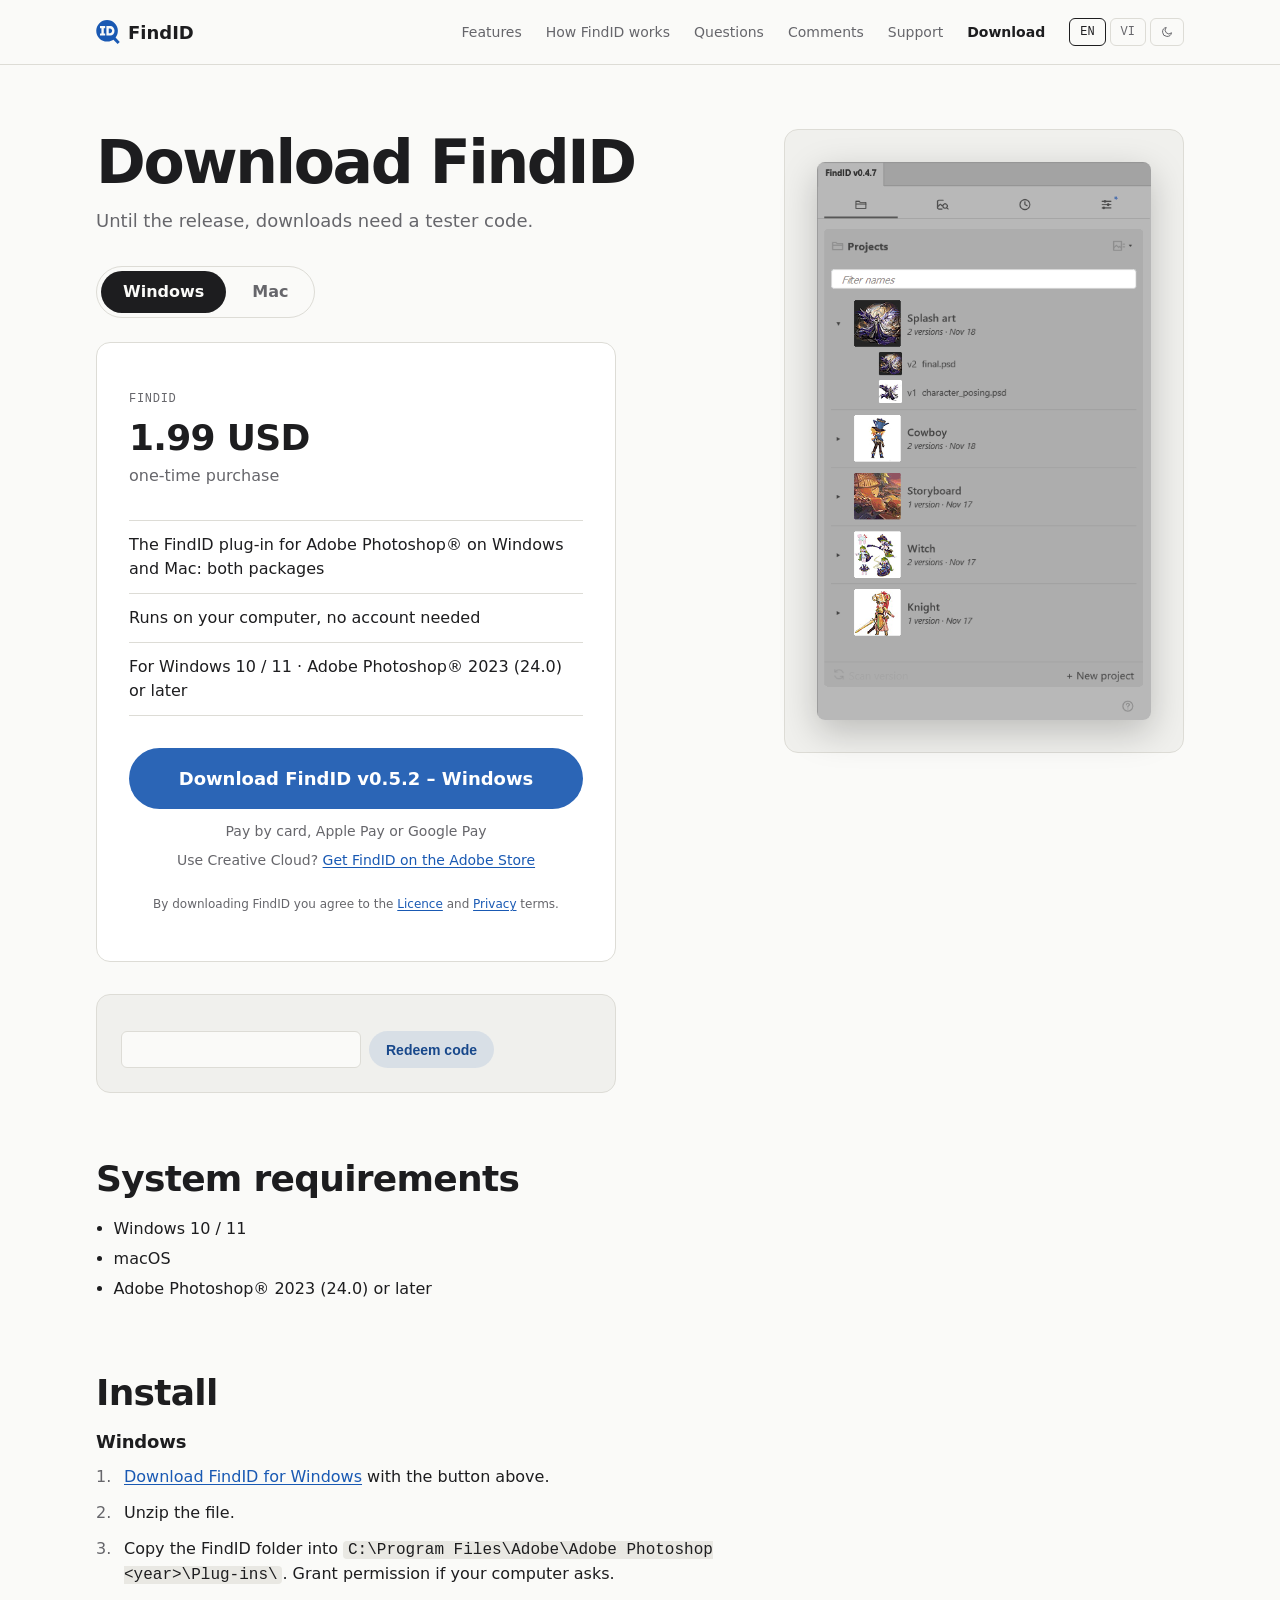
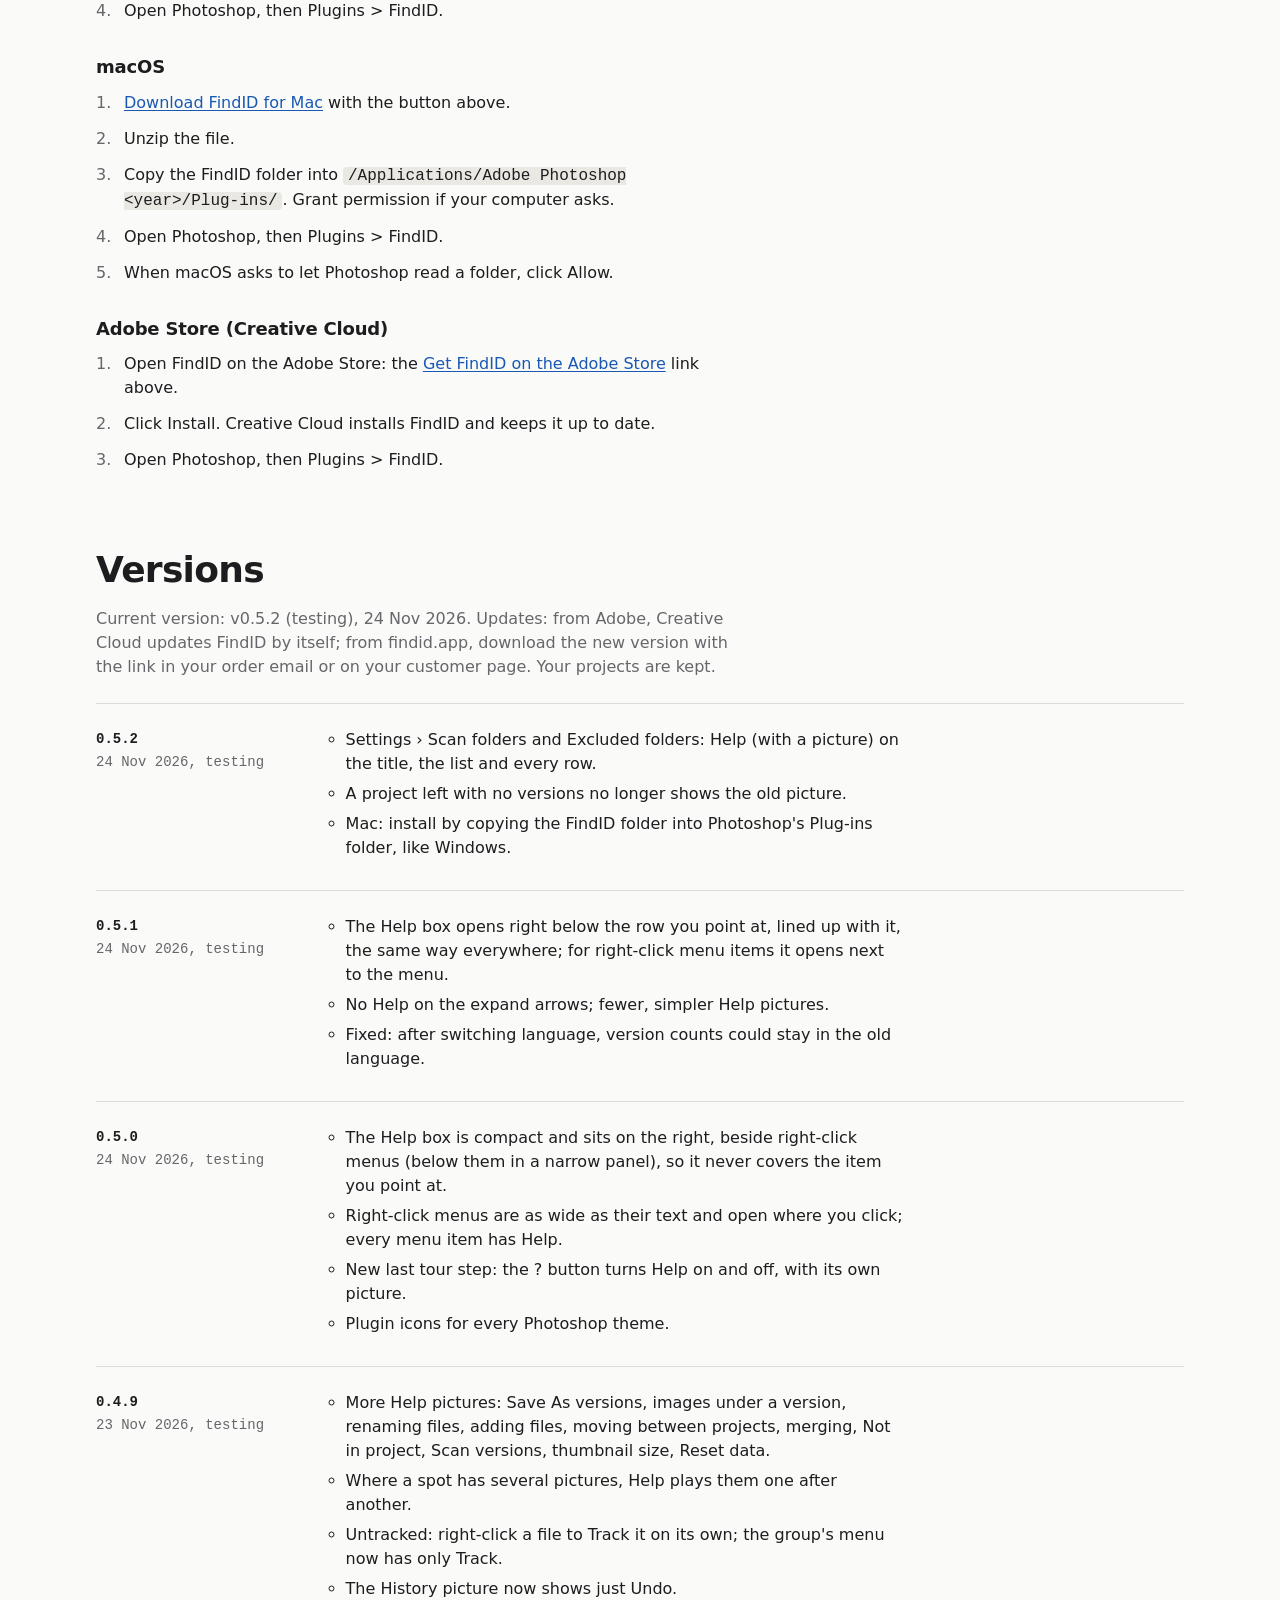
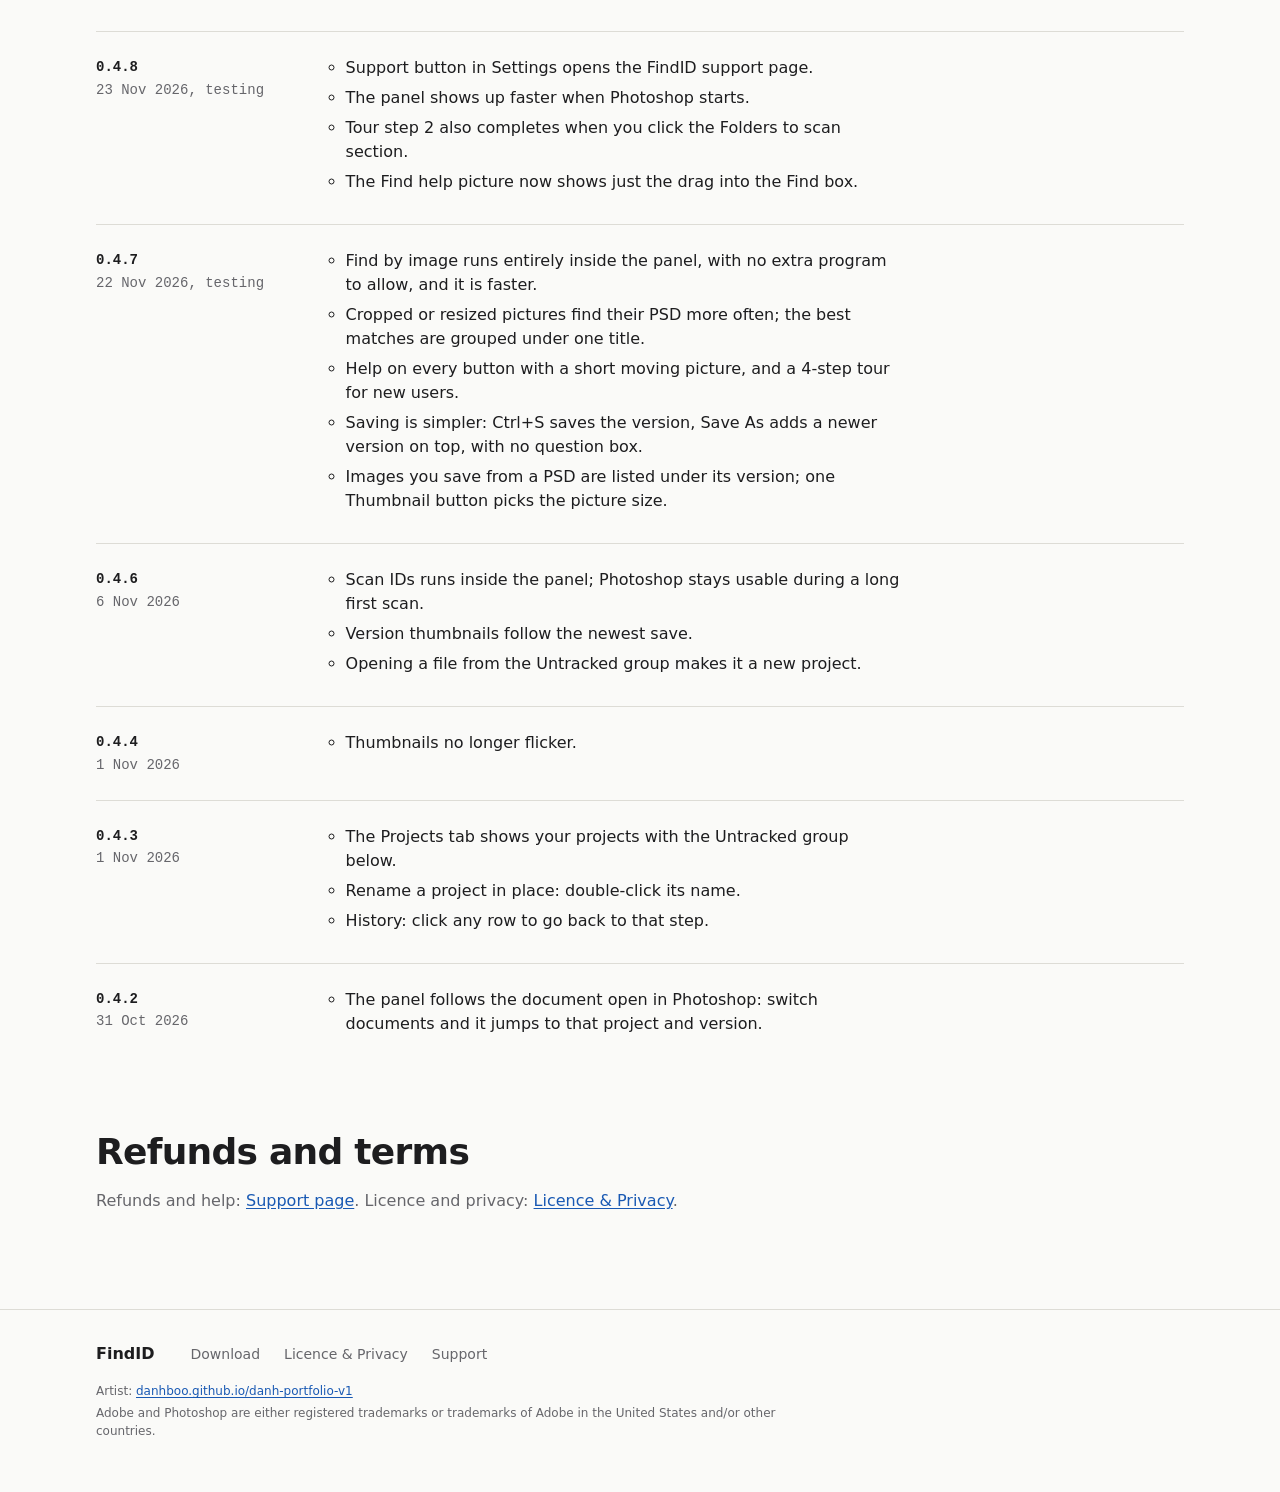
==== commit 6dffcb1b: "Download: Windows button label, plain numbered install steps" ====
--- a/download.html
+++ b/download.html
@@ -53,7 +53,7 @@
       <li>Chạy trên máy bạn, không cần tài khoản</li>
       <li>Cho Windows 10 / 11 · Adobe Photoshop® 2023 (bản 24.0) trở lên</li>
     </ul>
-    <a class="btn big dlbtn" href="#tester" data-pkg="win"><span lang="en">Download FindID <span class="v"></span></span><span lang="vi">Tải FindID <span class="v"></span></span></a>
+    <a class="btn big dlbtn" href="#tester" data-pkg="win"><span lang="en">Download FindID <span class="v"></span>– Windows</span><span lang="vi">Tải FindID <span class="v"></span>– Windows</span></a>
     <p class="pay" lang="en">Pay by card, Apple Pay or Google Pay</p>
     <p class="pay" lang="vi">Trả bằng thẻ, Apple Pay hoặc Google Pay</p>
     <p class="cc"><span lang="en">Use Creative Cloud? </span><span lang="vi">Dùng Creative Cloud? </span><a class="dlbtn" href="#tester" data-pkg="cc"><span lang="en">Get FindID on the Adobe Store</span><span lang="vi">Lấy FindID trên Adobe Store</span></a></p>
--- a/style.css
+++ b/style.css
@@ -267,9 +267,8 @@
 .dlsec > h3 { font-size: var(--fs-lead); line-height: var(--lh-h3); margin: var(--s6) 0 var(--s3); }
 .dlsec > h2 + h3 { margin-top: 0; }
 ol.isteps { list-style: none; counter-reset: i; margin: 0; padding: 0; max-width: 40em; }
-ol.isteps li { counter-increment: i; position: relative; padding-left: 40px; margin: 0 0 var(--s3); min-height: 24px; }
-ol.isteps li::before { content: counter(i); position: absolute; left: 0; top: 0; width: 24px; height: 24px; border-radius: 4px;
-  background: var(--text); color: var(--bg); font: var(--fw-semi) var(--fs-cap)/24px var(--sans); text-align: center; }
+ol.isteps li { counter-increment: i; position: relative; padding-left: 28px; margin: 0 0 var(--s3); }
+ol.isteps li::before { content: counter(i) "."; position: absolute; left: 0; top: 0; color: var(--muted); } /* plain "1." in muted text (user 2026-11-24: number boxes "nổi bật quá") */
 .dlsec { padding-top: var(--s8); }
 .dlsec > h2 { margin: 0 0 var(--s4); }
 .dlsec > p { max-width: 40em; color: var(--muted); margin: 0 0 var(--s5); }
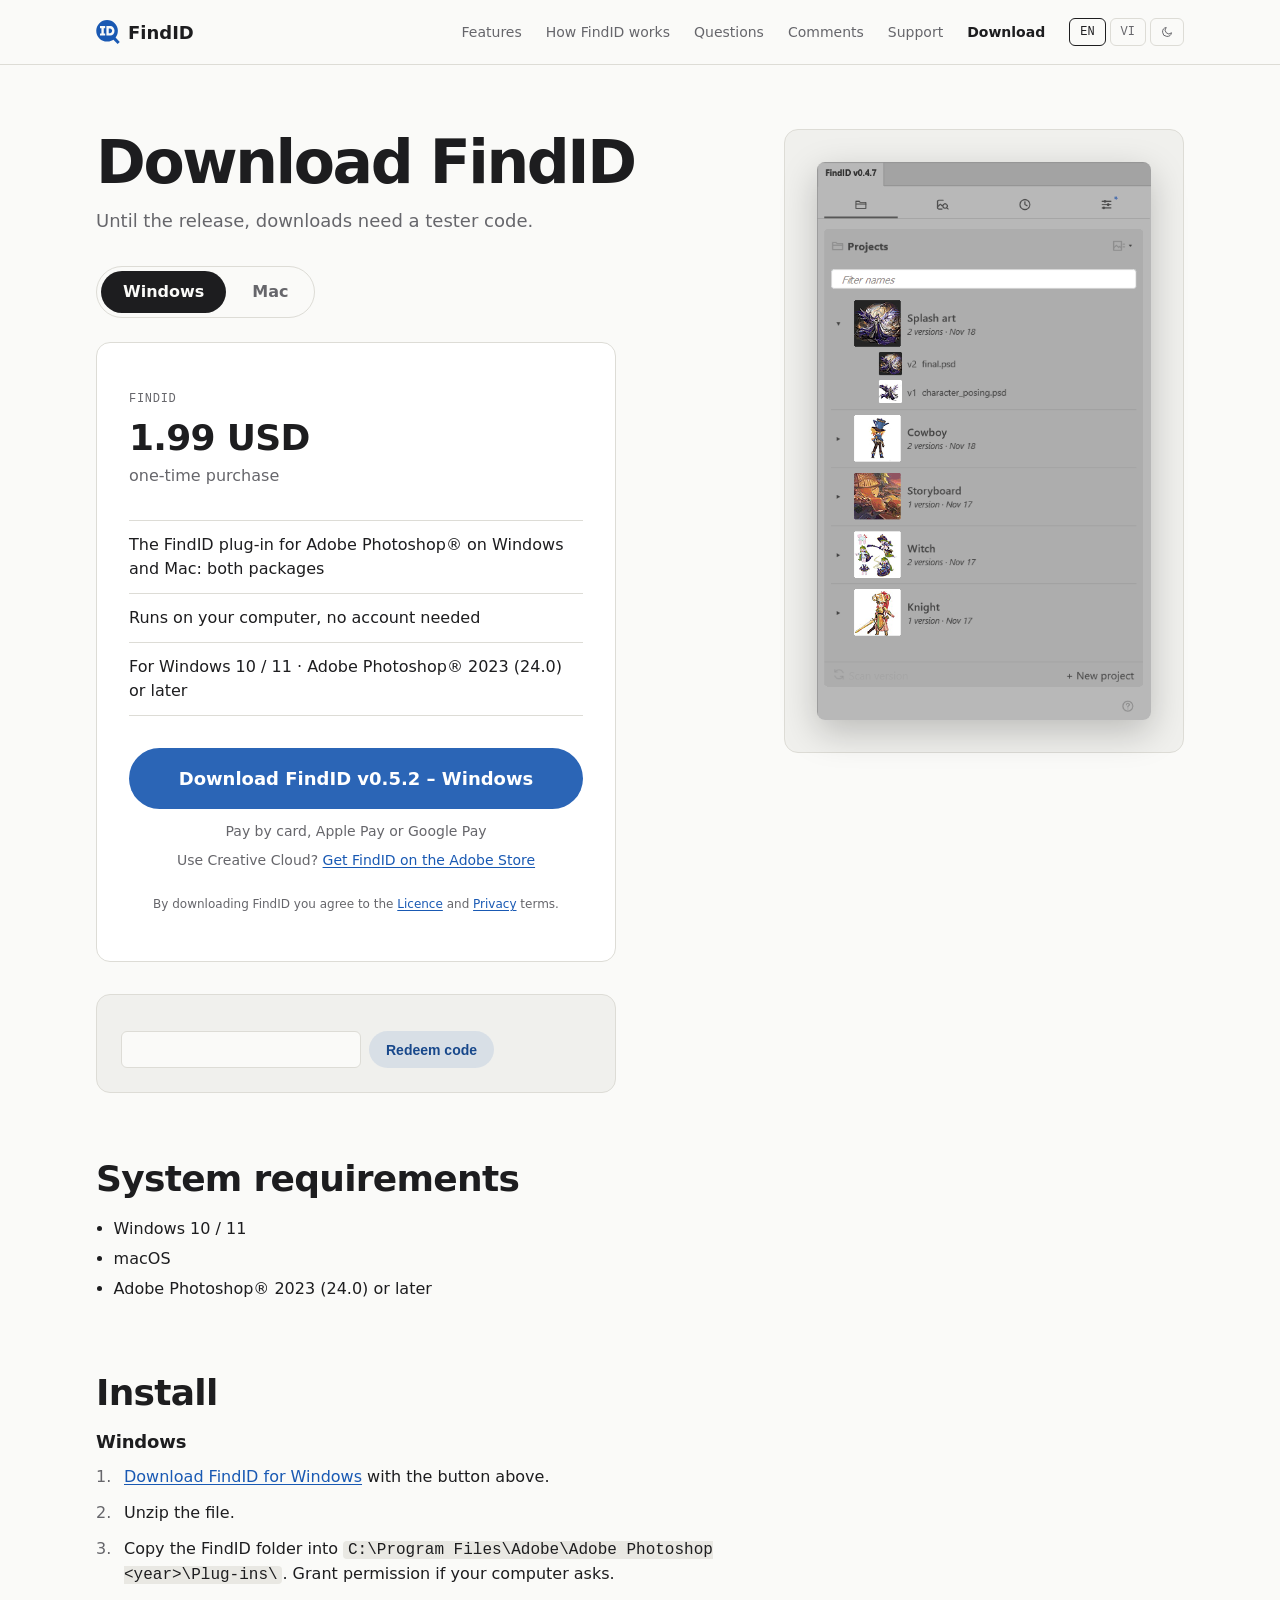
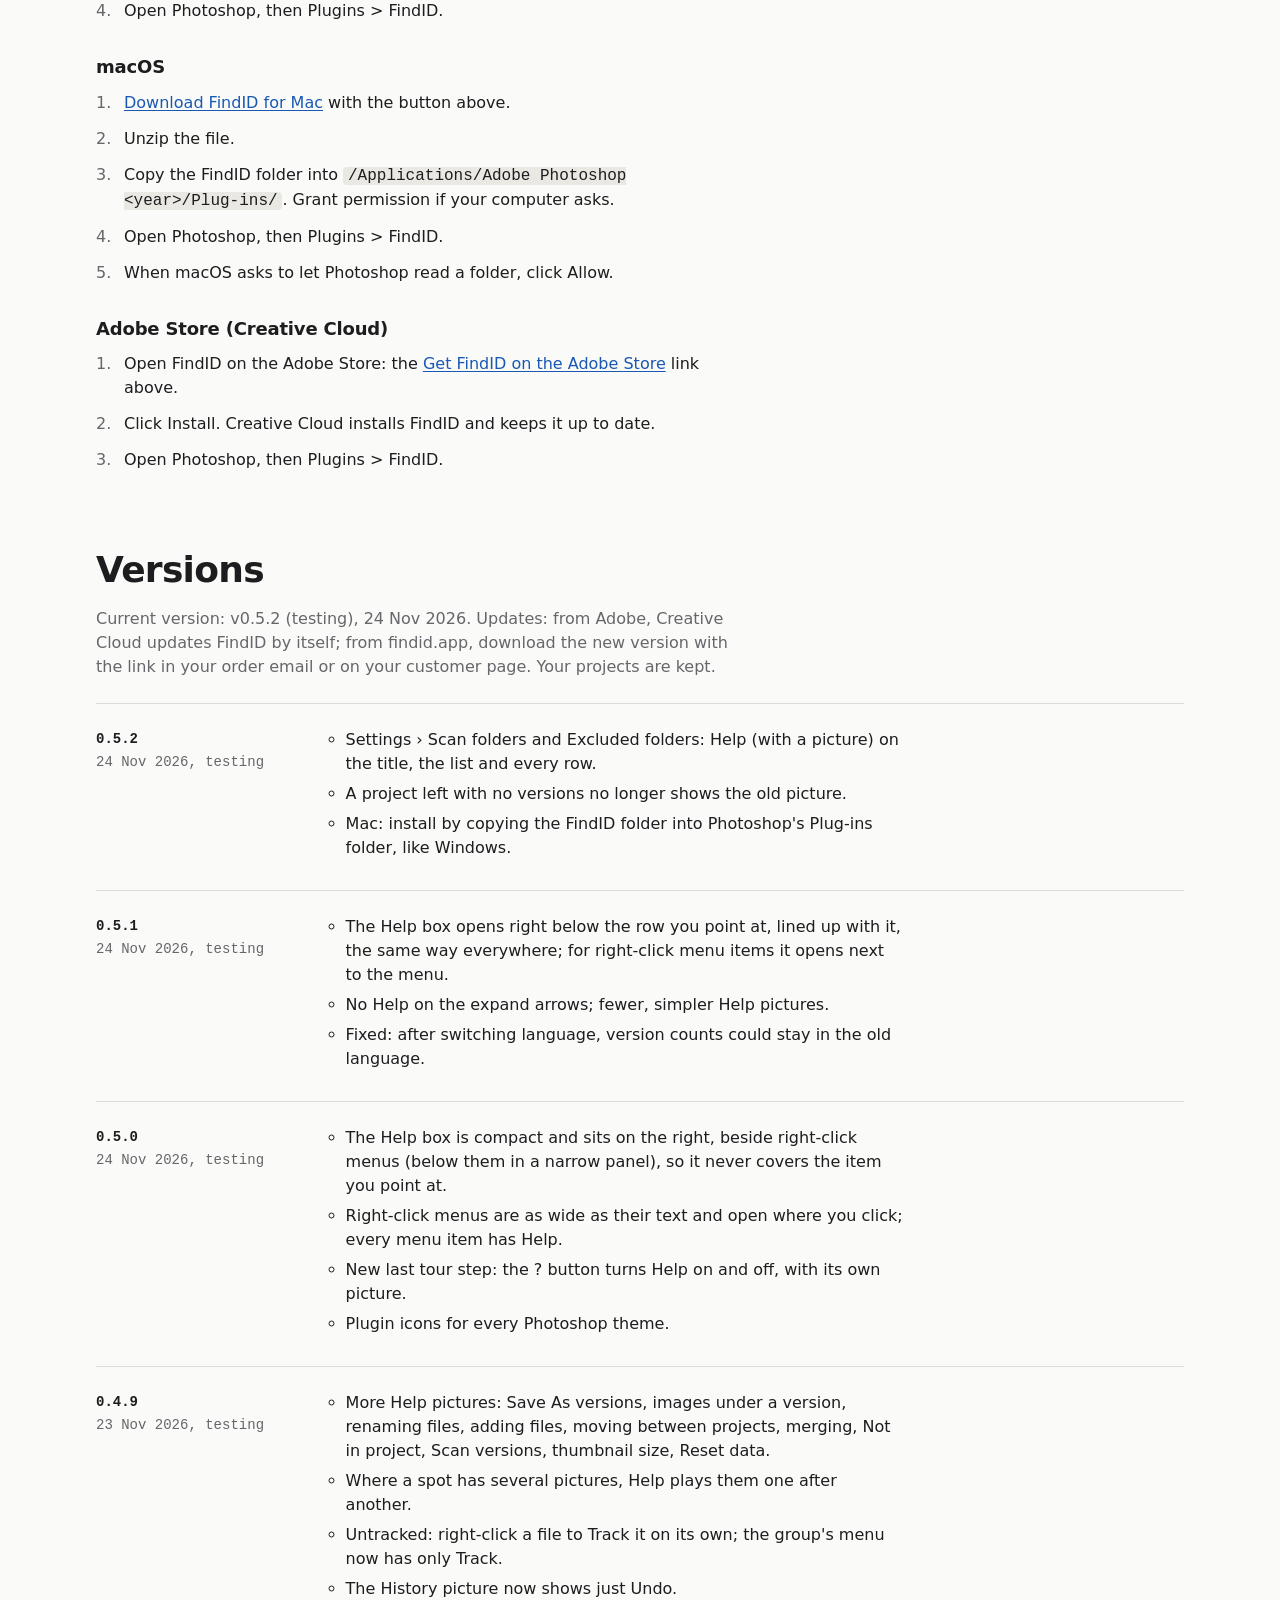
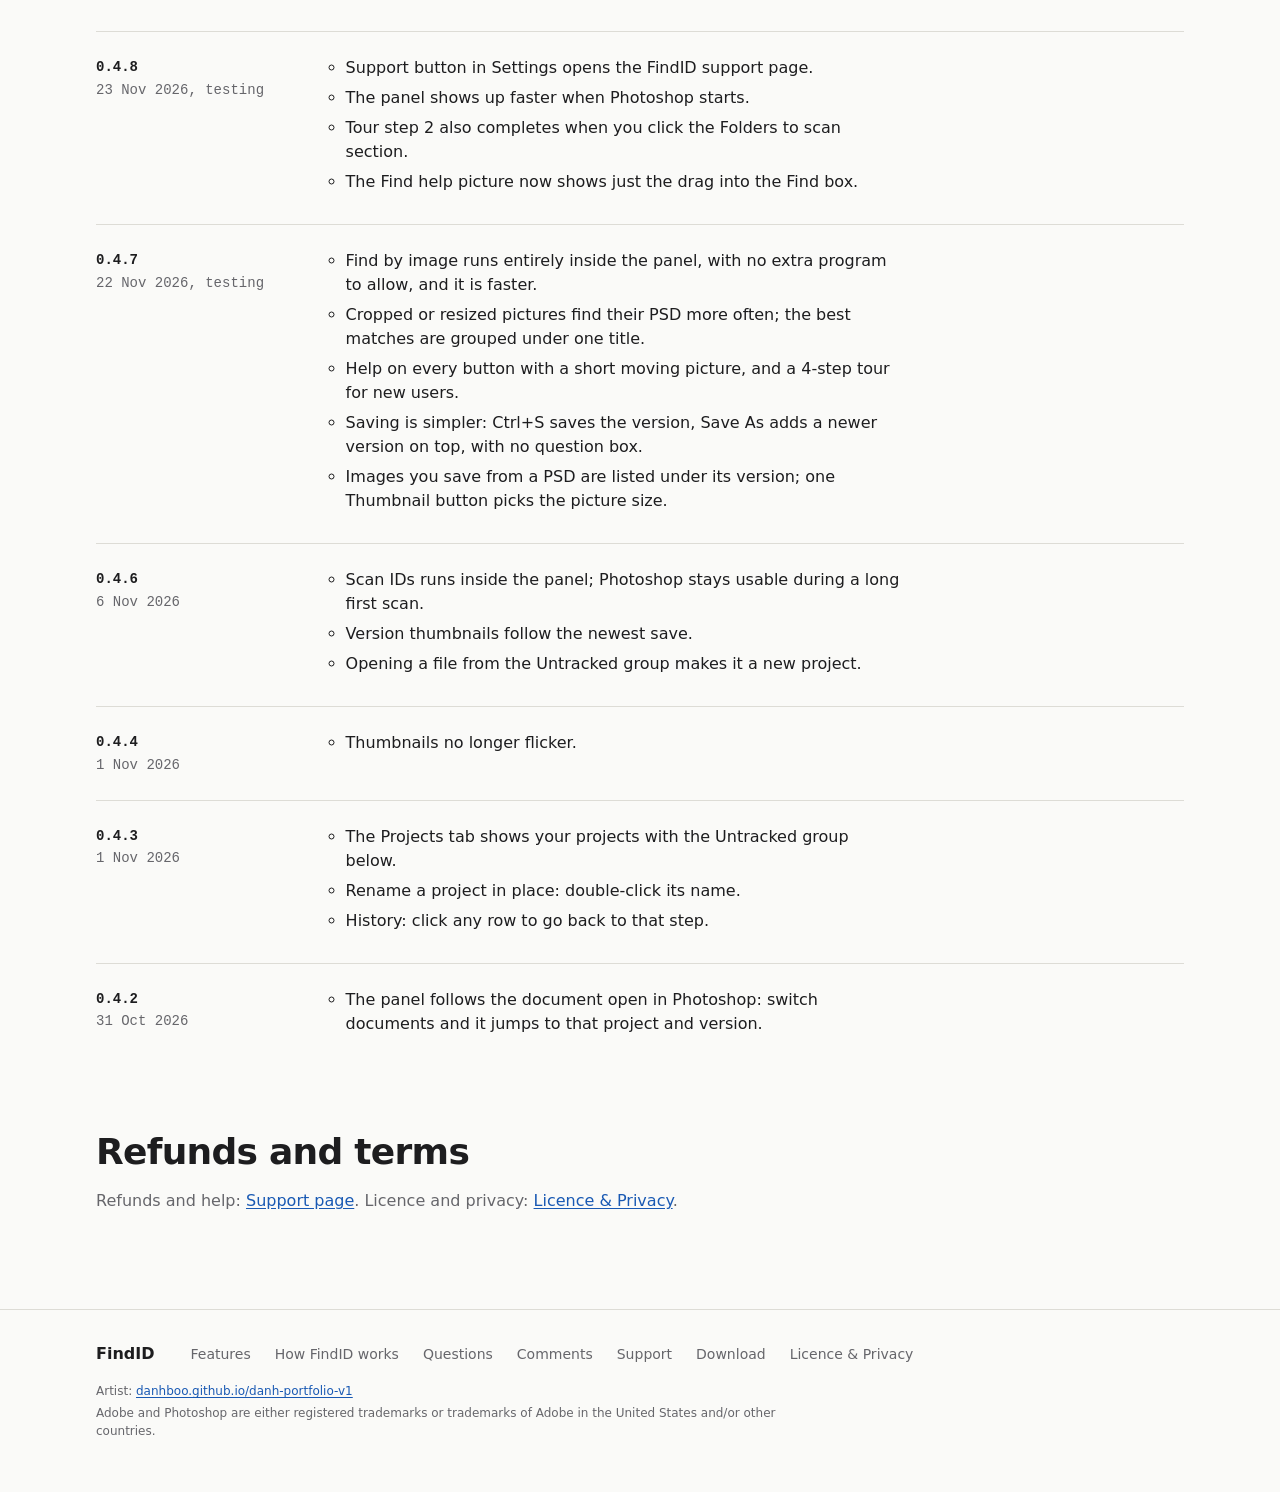
==== commit e9e1cff0: "Questions page (merged FAQ), footer = header menu + legal, no home Support/Questions blocks, price a" ====
--- a/download.html
+++ b/download.html
@@ -18,7 +18,7 @@
   <nav class="menu">
     <a class="m-hide" href="index.html#features"><span lang="en">Features</span><span lang="vi">Tính năng</span></a>
     <a class="m-hide" href="index.html#how"><span lang="en">How FindID works</span><span lang="vi">FindID hoạt động thế nào</span></a>
-    <a class="m-hide" href="index.html#faq"><span lang="en">Questions</span><span lang="vi">Câu hỏi</span></a>
+    <a class="m-hide" href="faq.html"><span lang="en">Questions</span><span lang="vi">Câu hỏi</span></a>
     <a href="index.html#comments"><span lang="en">Comments</span><span lang="vi">Bình luận</span></a>
     <a class="m-hide" href="support.html"><span lang="en">Support</span><span lang="vi">Hỗ trợ</span></a>
     <a href="download.html" aria-current="page"><span lang="en">Download</span><span lang="vi">Tải về</span></a>
@@ -381,9 +381,13 @@
 <footer class="bottom"><div class="wrap">
   <nav>
     <a href="index.html">FindID</a>
+    <a href="index.html#features"><span lang="en">Features</span><span lang="vi">Tính năng</span></a>
+    <a href="index.html#how"><span lang="en">How FindID works</span><span lang="vi">FindID hoạt động thế nào</span></a>
+    <a href="faq.html"><span lang="en">Questions</span><span lang="vi">Câu hỏi</span></a>
+    <a href="index.html#comments"><span lang="en">Comments</span><span lang="vi">Bình luận</span></a>
+    <a href="support.html"><span lang="en">Support</span><span lang="vi">Hỗ trợ</span></a>
     <a href="download.html"><span lang="en">Download</span><span lang="vi">Tải về</span></a>
     <a href="legal.html"><span lang="en">Licence &amp; Privacy</span><span lang="vi">Giấy phép &amp; Riêng tư</span></a>
-    <a href="support.html"><span lang="en">Support</span><span lang="vi">Hỗ trợ</span></a>
   </nav>
   <p lang="en">Artist: <a href="https://danhboo.github.io/danh-portfolio-v1/" target="_blank" rel="noopener">danhboo.github.io/danh-portfolio-v1</a></p>
   <p lang="vi">Hoạ sĩ: <a href="https://danhboo.github.io/danh-portfolio-v1/" target="_blank" rel="noopener">danhboo.github.io/danh-portfolio-v1</a></p>
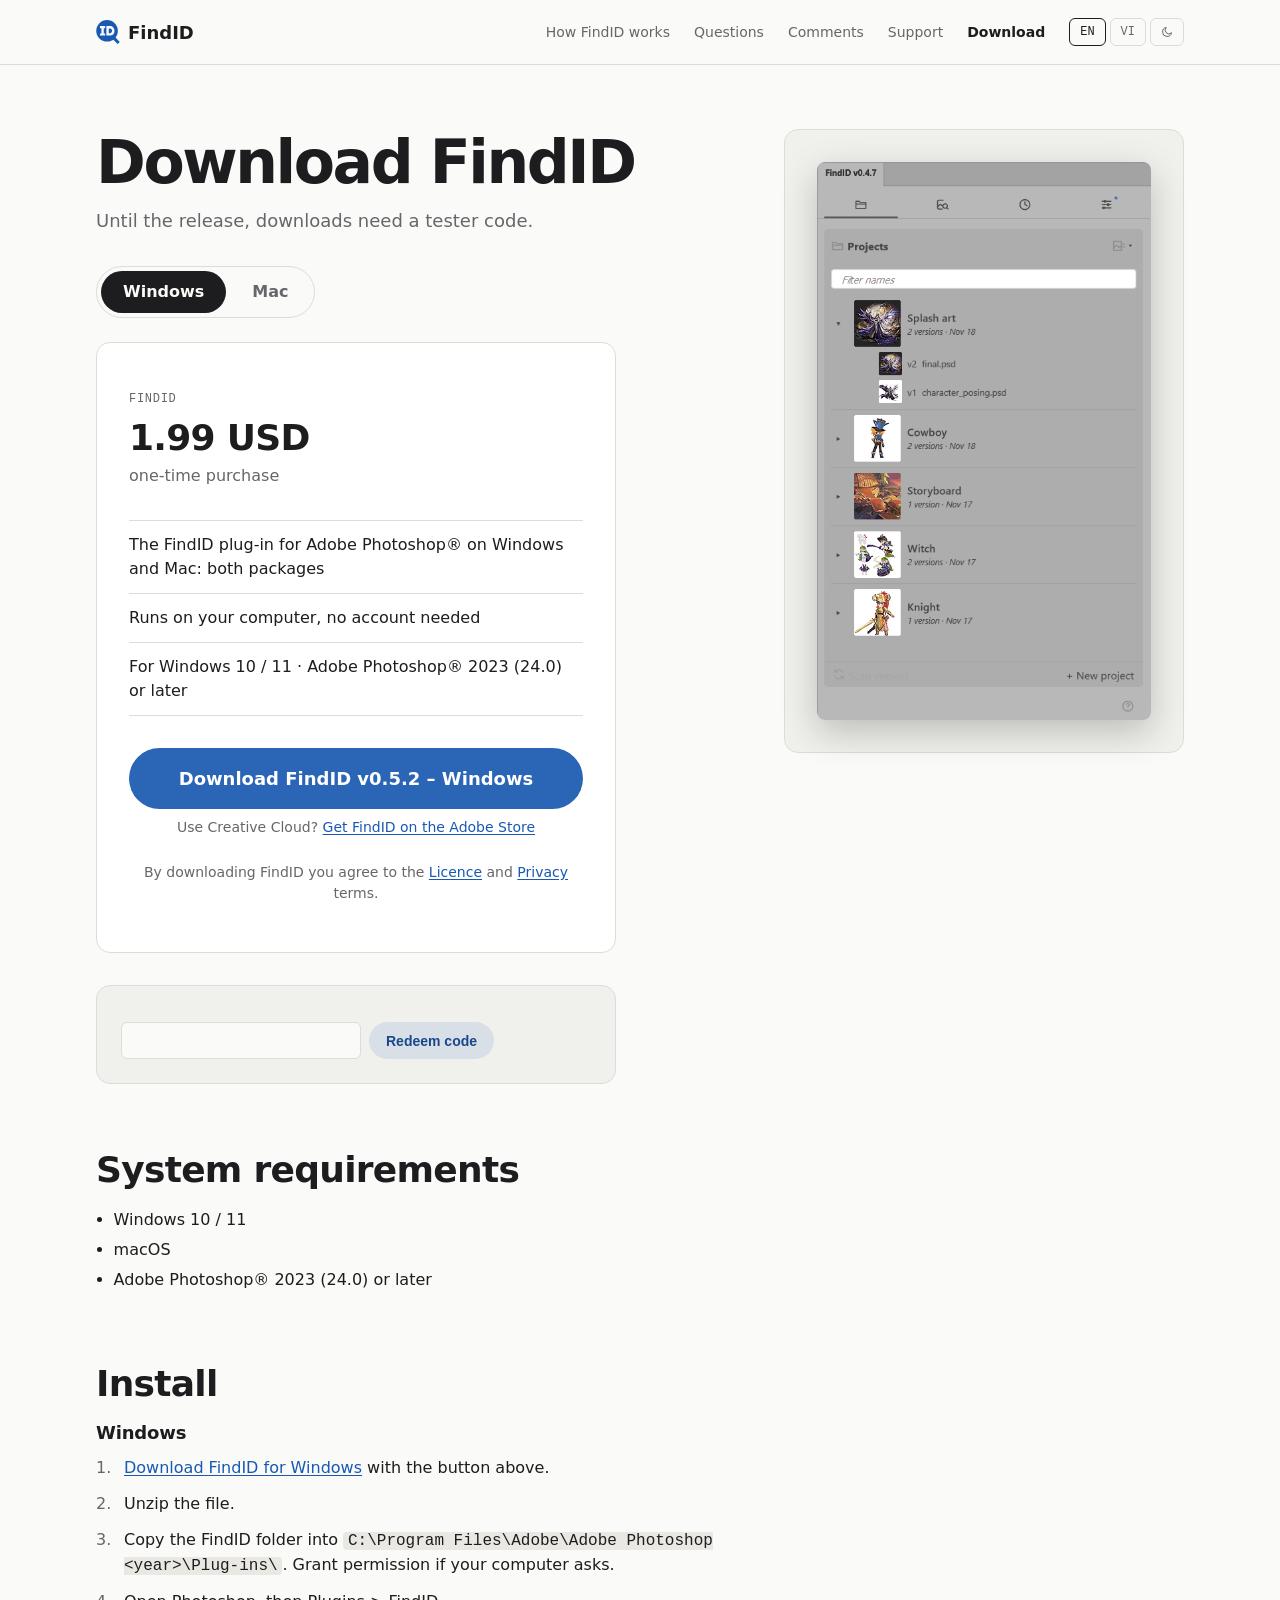
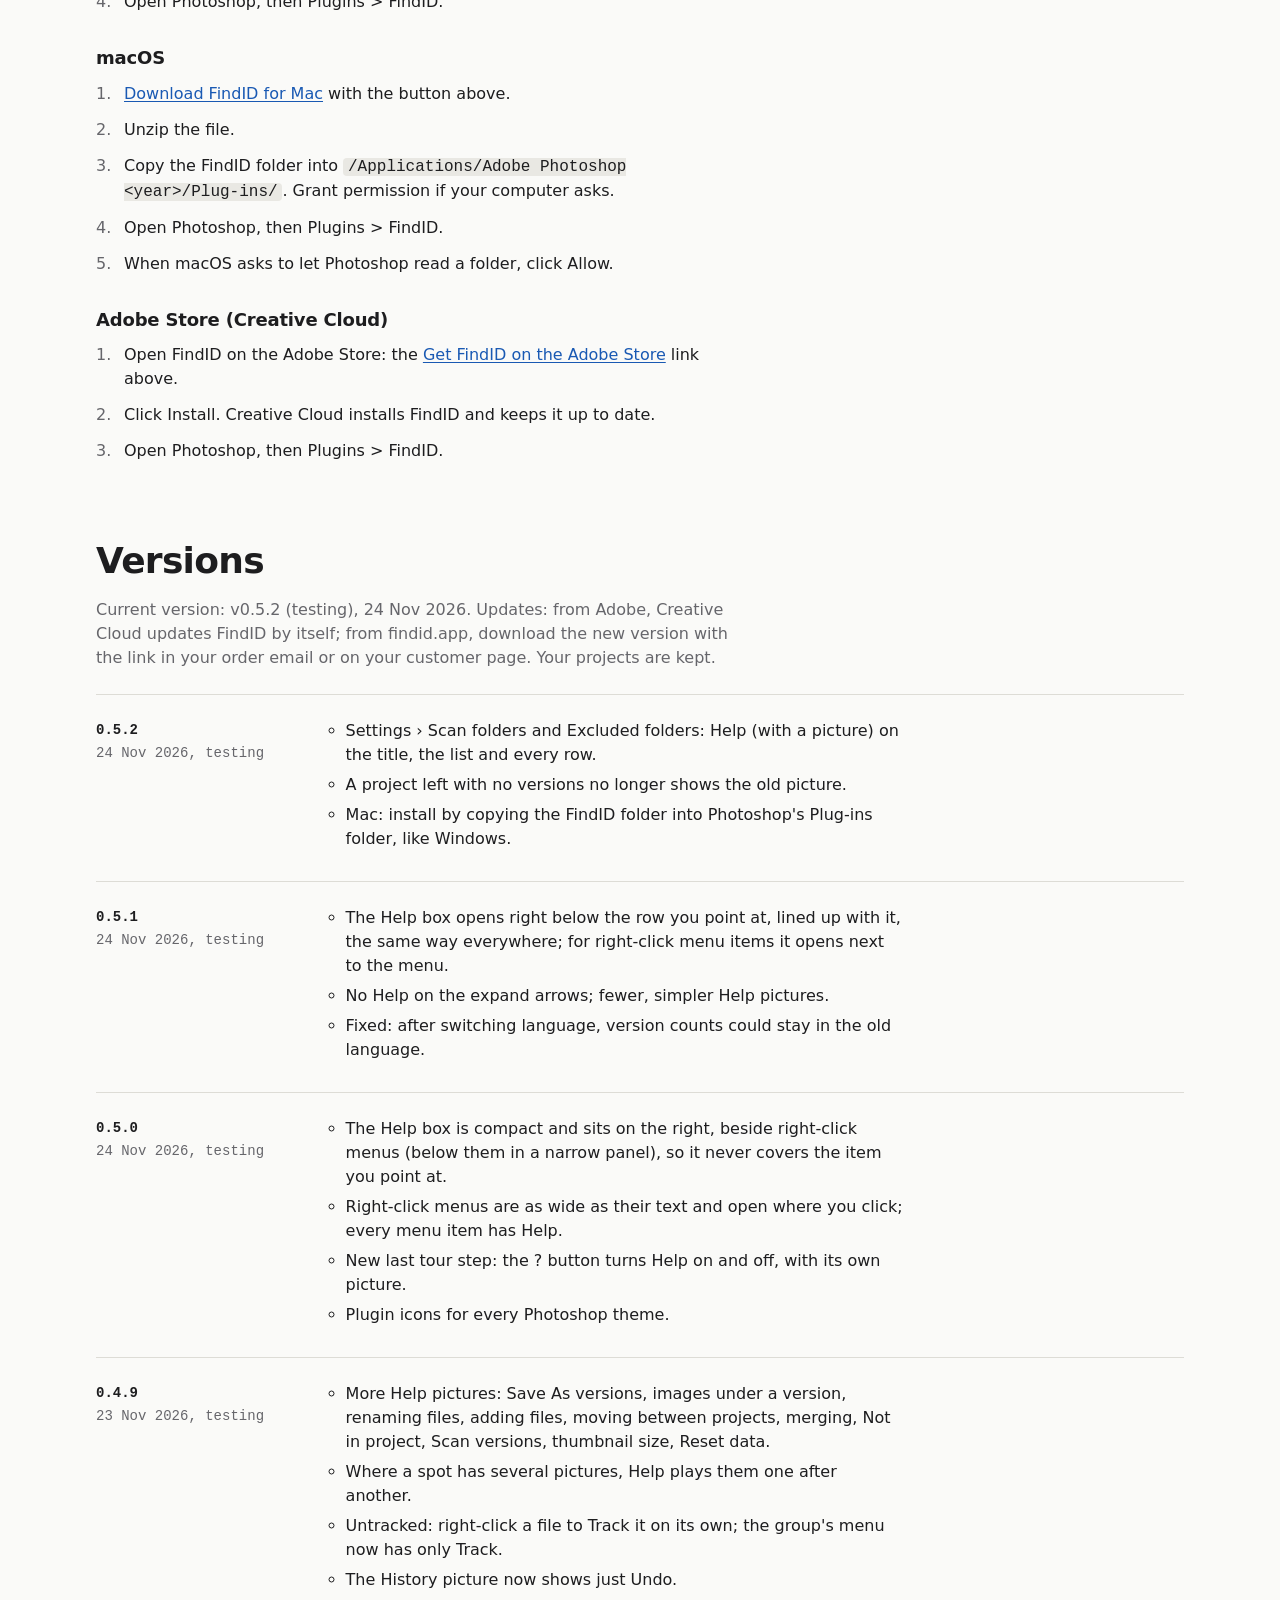
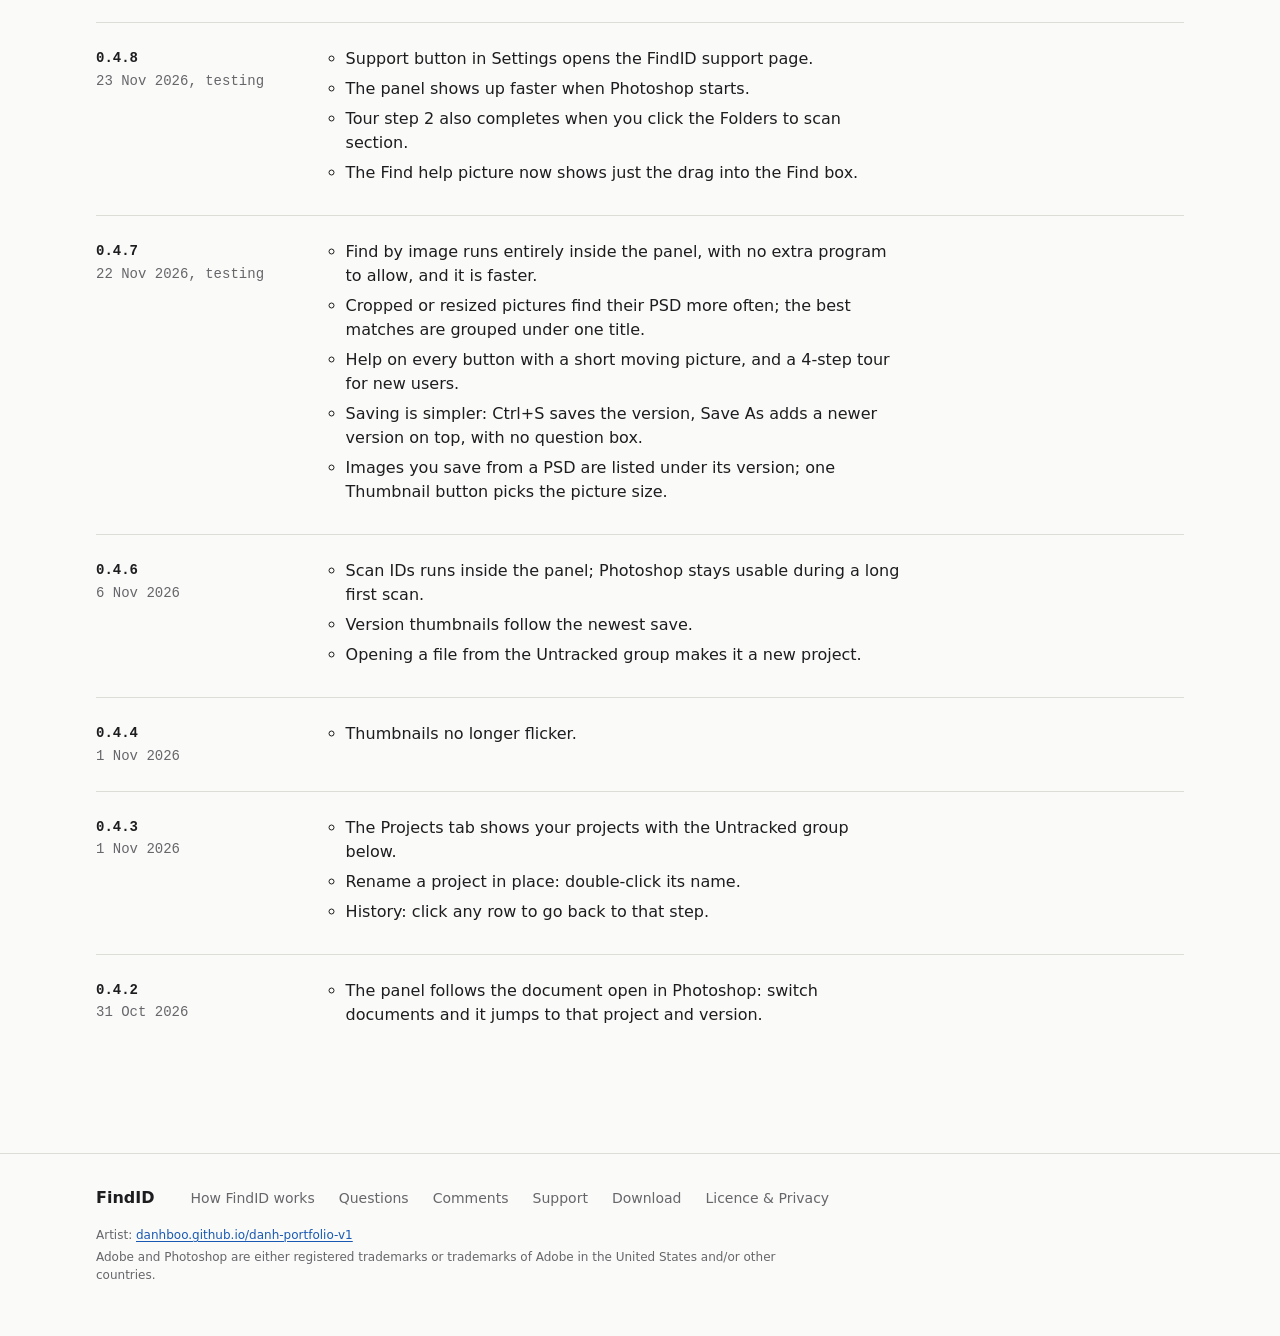
==== commit 6ce6097a: "Menu keeps How FindID works; no pay line; no home Download link; no Refunds-and-terms block; terms l" ====
--- a/download.html
+++ b/download.html
@@ -16,7 +16,6 @@
 <header class="top"><div class="wrap">
   <a class="brand" href="index.html"><img class="logo-l" src="media/logo.svg" height="24" alt=""><img class="logo-d" src="media/logo_dark.svg" height="24" alt="">FindID</a>
   <nav class="menu">
-    <a class="m-hide" href="index.html#features"><span lang="en">Features</span><span lang="vi">Tính năng</span></a>
     <a class="m-hide" href="index.html#how"><span lang="en">How FindID works</span><span lang="vi">FindID hoạt động thế nào</span></a>
     <a class="m-hide" href="faq.html"><span lang="en">Questions</span><span lang="vi">Câu hỏi</span></a>
     <a href="index.html#comments"><span lang="en">Comments</span><span lang="vi">Bình luận</span></a>
@@ -54,8 +53,6 @@
       <li>Cho Windows 10 / 11 · Adobe Photoshop® 2023 (bản 24.0) trở lên</li>
     </ul>
     <a class="btn big dlbtn" href="#tester" data-pkg="win"><span lang="en">Download FindID <span class="v"></span>– Windows</span><span lang="vi">Tải FindID <span class="v"></span>– Windows</span></a>
-    <p class="pay" lang="en">Pay by card, Apple Pay or Google Pay</p>
-    <p class="pay" lang="vi">Trả bằng thẻ, Apple Pay hoặc Google Pay</p>
     <p class="cc"><span lang="en">Use Creative Cloud? </span><span lang="vi">Dùng Creative Cloud? </span><a class="dlbtn" href="#tester" data-pkg="cc"><span lang="en">Get FindID on the Adobe Store</span><span lang="vi">Lấy FindID trên Adobe Store</span></a></p>
   </div>
   <div class="pane" id="pane-mac" data-os="mac" role="tabpanel" aria-labelledby="mac">
@@ -70,8 +67,6 @@
       <li>Cho macOS · Adobe Photoshop® 2023 (bản 24.0) trở lên</li>
     </ul>
     <a class="btn big dlbtn" href="#tester" data-pkg="mac"><span lang="en">Download FindID <span class="v"></span>– Mac</span><span lang="vi">Tải FindID <span class="v"></span>– Mac</span></a>
-    <p class="pay" lang="en">Pay by card, Apple Pay or Google Pay</p>
-    <p class="pay" lang="vi">Trả bằng thẻ, Apple Pay hoặc Google Pay</p>
     <p class="cc"><span lang="en">Use Creative Cloud? </span><span lang="vi">Dùng Creative Cloud? </span><a class="dlbtn" href="#tester" data-pkg="mac"><span lang="en">Get FindID on the Adobe Store</span><span lang="vi">Lấy FindID trên Adobe Store</span></a></p>
   </div>
   <p class="terms" lang="en">By downloading FindID you agree to the <a href="legal.html">Licence</a> and <a href="legal.html#privacy">Privacy</a> terms.</p>
@@ -286,12 +281,6 @@
     </ol>
   </section>
 
-  <section class="dlsec" id="more">
-    <h2 lang="en">Refunds and terms</h2><h2 lang="vi">Hoàn tiền và điều khoản</h2>
-    <p lang="en">Refunds and help: <a href="support.html#refunds">Support page</a>. Licence and privacy: <a href="legal.html">Licence &amp; Privacy</a>.</p>
-    <p lang="vi">Hoàn tiền và trợ giúp: <a href="support.html#refunds">trang Hỗ trợ</a>. Giấy phép và riêng tư: <a href="legal.html">Giấy phép &amp; Riêng tư</a>.</p>
-  </section>
-
 </main>
 
 <script>
@@ -381,7 +370,6 @@
 <footer class="bottom"><div class="wrap">
   <nav>
     <a href="index.html">FindID</a>
-    <a href="index.html#features"><span lang="en">Features</span><span lang="vi">Tính năng</span></a>
     <a href="index.html#how"><span lang="en">How FindID works</span><span lang="vi">FindID hoạt động thế nào</span></a>
     <a href="faq.html"><span lang="en">Questions</span><span lang="vi">Câu hỏi</span></a>
     <a href="index.html#comments"><span lang="en">Comments</span><span lang="vi">Bình luận</span></a>
--- a/style.css
+++ b/style.css
@@ -249,7 +249,7 @@
 html.tabbed .pane:not(.on) { display: none; }
 .dlmain .btn.big { min-width: 340px; }
 .dlmain .cc { font-size: var(--fs-sm); color: var(--muted); margin: var(--s2) 0 0; text-align: center; }
-.dlmain .terms { font-size: var(--fs-cap); color: var(--muted); margin: var(--s5) 0 0; text-align: center; }
+.dlmain .terms { font-size: var(--fs-sm); color: var(--muted); margin: var(--s5) 0 0; text-align: center; }
 .dlmain .pane + .pane { margin-top: var(--s6); }
 html.tabbed .dlmain .pane + .pane { margin-top: 0; }  /* tabs show one pane: the gap is only for the no-JS view where both panes stack */
 .dlvisual { background: var(--surface); border: 1px solid var(--line); border-radius: 14px; padding: var(--s6); display: flex; justify-content: center; }
